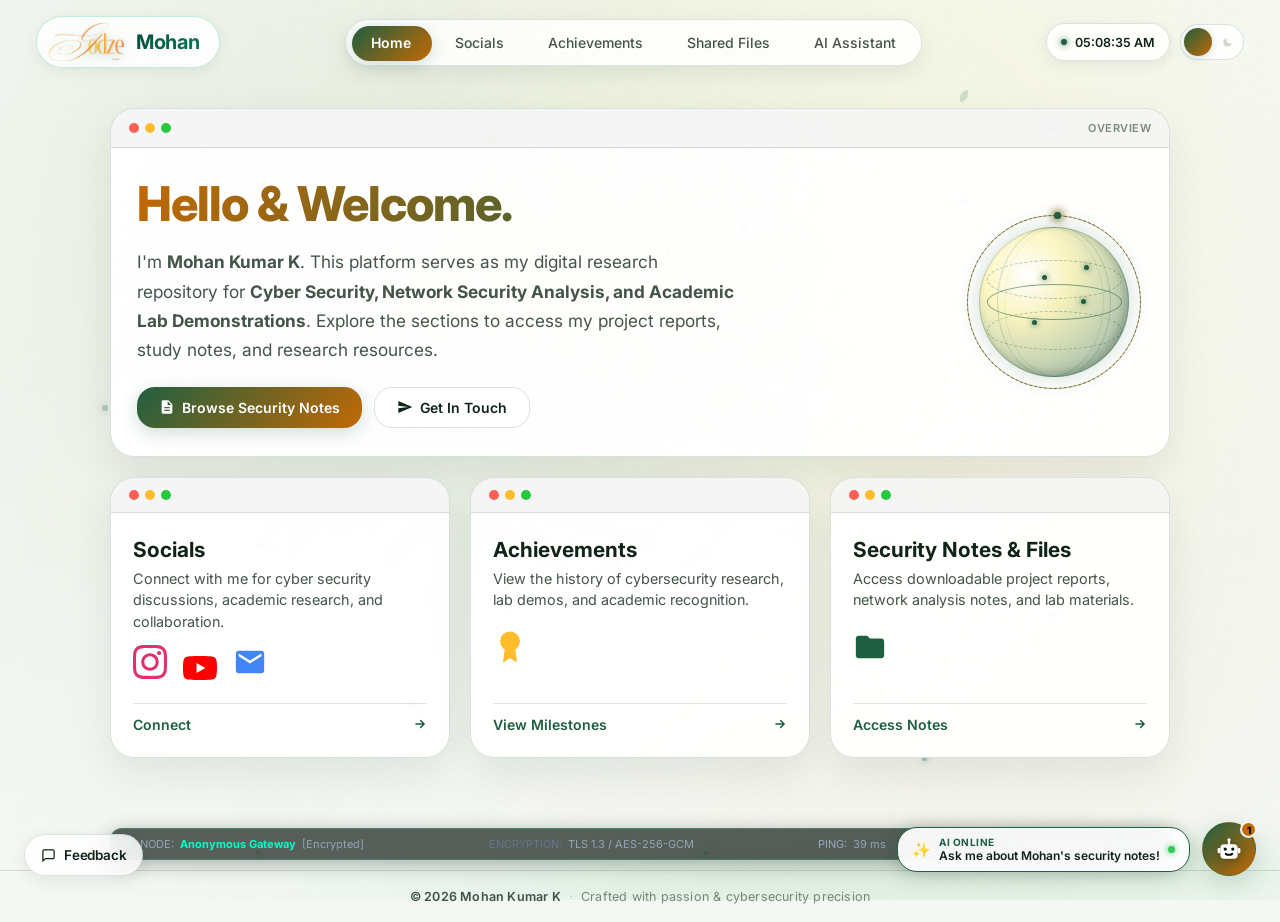
==== index.html @ 92fa13df "Update: Remove Cyber Terminal CLI and enhance AI speech synthesis to Gemini Vega voice" ====
<!DOCTYPE html>
<html lang="en">

<head>
	<meta charset="UTF-8">
	<meta name="viewport" content="width=device-width, initial-scale=1.0, viewport-fit=cover">
	<meta name="description" content="Cyber Security research, academic project reports, network analysis notes, and downloadable lab resources by Mohan Kumar K.">
	<meta name="keywords" content="Mohan Kumar K, Godze Mohan, Cyber Security, Network Security, MITM Attack Demonstration, Packet Analysis, BCA Project Reports, Security Notes">
	<meta name="author" content="Mohan Kumar K">
	<title>Mohan Kumar K | Cyber Security Notes &amp; Projects</title>
	
	<!-- Canonical & Clean URL Meta -->
	<link rel="canonical" href="https://www.godzemohan.in/">
	
	<!-- Open Graph & Social Sharing Preview -->
	<meta property="og:title" content="Mohan Kumar K | Cyber Security Notes &amp; Projects">
	<meta property="og:description" content="Cyber Security research, academic project reports, network analysis notes, and downloadable lab resources by Mohan Kumar K.">
	<meta property="og:image" content="https://www.godzemohan.in/logo_transparent.png">
	<meta property="og:url" content="https://www.godzemohan.in/">
	<meta property="og:type" content="website">
	<meta property="og:site_name" content="Mohan Kumar K">
	<meta name="twitter:card" content="summary_large_image">
	<meta name="twitter:title" content="Mohan Kumar K | Creative Space">
	<meta name="twitter:description" content="Interactive creative workspace & digital portfolio of Mohan Kumar K.">
	<meta name="twitter:image" content="https://www.godzemohan.in/logo_transparent.png">
	
	<!-- PWA & Mobile Optimizations -->
	<meta name="theme-color" content="#040e09">
	<meta name="apple-mobile-web-app-capable" content="yes">
	<meta name="apple-mobile-web-app-status-bar-style" content="black-translucent">
	<meta name="apple-mobile-web-app-title" content="MK Creative">
	<meta name="format-detection" content="telephone=no">
	<link rel="icon" type="image/x-icon" href="favicon.ico">
	<link rel="icon" type="image/png" sizes="192x192" href="logo_transparent.png">
	<link rel="apple-touch-icon" href="apple-touch-icon.png">
	<link rel="manifest" href="manifest.json">
	
	<!-- Google Fonts: Inter -->
	<link rel="preconnect" href="https://fonts.googleapis.com">
	<link rel="preconnect" href="https://fonts.gstatic.com" crossorigin>
	<link href="https://fonts.googleapis.com/css2?family=Inter:wght@300;400;500;600;700;800&display=swap" rel="stylesheet">
	
	<!-- Design System & Stylesheet -->
	<link rel="stylesheet" href="style.css">
	
	<!-- Immediate Theme Engine (Eliminates Theme Flash) -->
	<script src="theme.js"></script>
	
	<!-- Flagship SPA Router & Core Logic -->
	<script src="app.js" defer></script>
	
	<!-- Google Gemini AI Assistant Engine -->
	<script src="chat.js" defer></script>
	

</head>

<body>

	<!-- Sunbeam Light Rays Overlay (Day Mode Graphic) -->
	<div class="sunbeam-overlay" aria-hidden="true"></div>

	<!-- Glass Blur Shield (Gaussian Blur Glass Panel) -->
	<div class="glass-blur-shield" aria-hidden="true"></div>

	<!-- Forest Water Stream (Animated 60/120 FPS GPU Stream) -->
	<div class="forest-water-stream" aria-hidden="true">
		<div class="water-layer water-layer-back"></div>
		<div class="water-layer water-layer-mid"></div>
		<div class="water-layer water-layer-front"></div>
		<div class="water-glint glint-1"></div>
		<div class="water-glint glint-2"></div>
		<div class="water-glint glint-3"></div>
	</div>

	<!-- Nature Ambient Overlay (Bioluminescent Fireflies & Leaves) -->
	<div class="nature-ambient-overlay" aria-hidden="true">
		<div class="wind-stream wind-stream-1"></div>
		<div class="wind-stream wind-stream-2"></div>
		<div class="wind-stream wind-stream-3"></div>

		<!-- Fireflies (Night Mode) -->
		<div class="firefly firefly-1" style="top: 18%; left: 12%; animation-delay: 0s;"></div>
		<div class="firefly firefly-2" style="top: 38%; left: 28%; animation-delay: 1.8s;"></div>
		<div class="firefly firefly-3" style="top: 72%; left: 14%; animation-delay: 0.9s;"></div>
		<div class="firefly firefly-1" style="top: 25%; left: 58%; animation-delay: 2.4s;"></div>
		<div class="firefly firefly-2" style="top: 62%; left: 48%; animation-delay: 1.3s;"></div>
		<div class="firefly firefly-3" style="top: 14%; left: 82%; animation-delay: 3.1s;"></div>
		<div class="firefly firefly-1" style="top: 84%; left: 72%; animation-delay: 0.6s;"></div>
		<div class="firefly firefly-2" style="top: 32%; left: 88%; animation-delay: 2.7s;"></div>
		<div class="firefly firefly-3" style="top: 68%; left: 82%; animation-delay: 1.9s;"></div>
		<div class="firefly firefly-glow" style="top: 45%; left: 8%; animation-delay: 3.5s;"></div>
		<div class="firefly firefly-glow" style="top: 22%; left: 75%; animation-delay: 1.5s;"></div>
		<div class="firefly firefly-glow" style="top: 78%; left: 32%; animation-delay: 2.2s;"></div>

		<!-- Day Leaves & Spores -->
		<div class="leaf-mote leaf-birch" style="top: 6%; left: 12%; animation-delay: 0s;"></div>
		<div class="leaf-mote leaf-maple" style="top: 15%; left: 38%; animation-delay: 2.4s;"></div>
		<div class="leaf-mote leaf-fern" style="top: 10%; left: 75%; animation-delay: 1.2s;"></div>
		<div class="leaf-mote leaf-birch" style="top: 45%; left: 85%; animation-delay: 3.6s;"></div>
		<div class="leaf-mote leaf-maple" style="top: 60%; left: 20%; animation-delay: 0.8s;"></div>
		<div class="leaf-mote leaf-fern" style="top: 78%; left: 65%; animation-delay: 2.8s;"></div>
		<div class="leaf-mote leaf-pollen" style="top: 28%; left: 52%; animation-delay: 1.5s;"></div>
		<div class="leaf-mote leaf-pollen" style="top: 55%; left: 78%; animation-delay: 3.1s;"></div>
	</div>

	<!-- Header / Top Navigation -->
	<header>
		<div class="brand" data-tab="home" title="Go to Home">
			<img src="logo_transparent.png" alt="Godze Mohan Logo" class="brand-logo-img" loading="lazy">
			<span class="brand-name">Mohan</span>
		</div>
		<nav class="tabs" role="tablist" aria-label="Main Navigation">
			<a href="#home" id="tab-home" class="tab-link active" data-tab="home" role="tab" aria-selected="true">Home</a>
			<a href="#socials" id="tab-socials" class="tab-link" data-tab="socials" role="tab" aria-selected="false">Socials</a>
			<a href="#achievements" id="tab-achievements" class="tab-link" data-tab="achievements" role="tab" aria-selected="false">Achievements</a>
			<a href="#files" id="tab-files" class="tab-link" data-tab="files" role="tab" aria-selected="false">Shared Files</a>
			<a href="#ai" id="tab-ai" class="tab-link" data-tab="ai" role="tab" aria-selected="false">AI Assistant</a>
		</nav>
		<div class="header-actions">
			<button id="pwa-install-btn" class="header-install-btn" style="display: none;" title="Install App on your device">
				<svg viewBox="0 0 24 24" width="13" height="13" fill="none" stroke="currentColor" stroke-width="2.5"><path d="M21 15v4a2 2 0 0 1-2 2H5a2 2 0 0 1-2-2v-4"/><polyline points="7 10 12 15 17 10"/><line x1="12" y1="15" x2="12" y2="3"/></svg>
				<span>Install</span>
			</button>
			<div class="live-clock" id="live-clock" title="Current Time">
				<span class="live-clock-dot"></span>
				<span class="live-clock-time">--:--:-- --</span>
			</div>
			<button id="theme-toggle" class="theme-switch" aria-label="Toggle celestial day/night mode" title="Switch Theme">
				<span class="theme-switch-track">
					<span class="theme-switch-icon switch-light-label">
						<!-- Sun SVG -->
						<svg class="svg-icon" viewBox="0 0 24 24" width="14" height="14" fill="none" stroke="currentColor" stroke-width="2.2" stroke-linecap="round"><circle cx="12" cy="12" r="4"/><path d="M12 2v2m0 16v2M4.93 4.93l1.41 1.41m11.32 11.32l1.41 1.41M2 12h2m16 0h2M6.34 17.66l-1.41 1.41M19.07 4.93l-1.41 1.41"/></svg>
					</span>
					<span class="theme-switch-icon switch-dark-label">
						<!-- Moon SVG -->
						<svg class="svg-icon" viewBox="0 0 24 24" width="13" height="13" fill="currentColor"><path d="M21 12.79A9 9 0 1 1 11.21 3 7 7 0 0 0 21 12.79z"/></svg>
					</span>
				</span>
				<span class="theme-switch-thumb"></span>
			</button>
		</div>
	</header>

	<!-- Main Single Page Content Area -->
	<main>
		<div id="content-area">

			<!-- ============================================================
			     PANEL 1: HOME
			     ============================================================ -->
			<section id="panel-home" class="tab-panel active" role="tabpanel" aria-labelledby="tab-home">
				<div class="dashboard-grid">
					<!-- Main Welcome/Intro Window -->
					<div class="window-card intro-window">
						<div class="window-header">
							<span class="dot red"></span>
							<span class="dot yellow"></span>
							<span class="dot green"></span>
							<span class="window-title-badge">Overview</span>
						</div>
						<div class="window-body home-intro">
							<div class="home-intro-content">
								<h1 class="hero-gradient-text">Hello &amp; Welcome.</h1>
								<p>
									I'm <strong>Mohan Kumar K</strong>. This platform serves as my digital research repository
									for <strong>Cyber Security, Network Security Analysis, and Academic Lab Demonstrations</strong>. Explore
									the sections to access my project reports, study notes, and research resources.
								</p>
								<div class="hero-actions">
									<button class="btn btn-primary" data-tab="files">
										<svg class="svg-icon" viewBox="0 0 24 24" width="16" height="16" fill="currentColor"><path d="M14 2H6c-1.1 0-1.99.9-1.99 2L4 20c0 1.1.89 2 1.99 2H18c1.1 0 2-.9 2-2V8l-6-6zm2 16H8v-2h8v2zm0-4H8v-2h8v2zm-3-5V3.5L18.5 9H13z"/></svg>
										Browse Security Notes
									</button>
									<button class="btn btn-glass" data-tab="socials">
										<svg class="svg-icon" viewBox="0 0 24 24" width="16" height="16" fill="currentColor"><path d="M2.01 21L23 12 2.01 3 2 10l15 2-15 2z"/></svg>
										Get In Touch
									</button>
								</div>
							</div>

							<!-- 3D Rotating Internet Globe (Hardware Accelerated) -->
							<div class="globe-card-bg-container" aria-hidden="true">
								<div class="globe-wrapper">
									<div class="globe-sphere">
										<div class="globe-atmosphere"></div>
										<div class="globe-core"></div>
										<div class="globe-grid">
											<div class="globe-lat-ring ring-lat-1"></div>
											<div class="globe-lat-ring ring-lat-2"></div>
											<div class="globe-lat-ring ring-lat-3"></div>
											<div class="globe-long-ring ring-long-1"></div>
											<div class="globe-long-ring ring-long-2"></div>
											<div class="globe-long-ring ring-long-3"></div>
											<div class="globe-long-ring ring-long-4"></div>
										</div>
										<div class="globe-orbit-ring orbit-ring-1">
											<div class="globe-satellite sat-1"></div>
										</div>
										<div class="globe-orbit-ring orbit-ring-2">
											<div class="globe-satellite sat-2"></div>
										</div>
										<div class="globe-node node-1"></div>
										<div class="globe-node node-2"></div>
										<div class="globe-node node-3"></div>
										<div class="globe-node node-4"></div>
									</div>
								</div>
							</div>
						</div>
					</div>

					<!-- Socials Preview Window (Clickable Tab Trigger) -->
					<div class="window-card clickable preview-window scroll-reveal" data-tab="socials" role="button" tabindex="0" aria-label="Open Socials Section">
						<div class="window-header">
							<span class="dot red"></span>
							<span class="dot yellow"></span>
							<span class="dot green"></span>
						</div>
						<div class="window-body">
							<h2>Socials</h2>
							<p>Connect with me for cyber security discussions, academic research, and collaboration.</p>
							<div class="preview-content">
								<!-- Instagram SVG -->
								<svg class="social-icon insta-icon" viewBox="0 0 24 24" width="34" height="34" fill="currentColor"><path d="M12 2.163c3.204 0 3.584.012 4.85.07 3.252.148 4.771 1.691 4.919 4.919.058 1.265.069 1.645.069 4.849 0 3.205-.012 3.584-.069 4.849-.149 3.225-1.664 4.771-4.919 4.919-1.266.058-1.644.07-4.85.07-3.204 0-3.584-.012-4.849-.07-3.26-.149-4.771-1.699-4.919-4.92-.058-1.265-.07-1.644-.07-4.849 0-3.204.013-3.583.07-4.849.149-3.227 1.664-4.771 4.919-4.919 1.266-.057 1.645-.069 4.849-.069zm0-2.163c-3.259 0-3.667.014-4.947.072-4.358.2-6.78 2.618-6.98 6.98-.059 1.281-.073 1.689-.073 4.948 0 3.259.014 3.668.072 4.948.2 4.358 2.618 6.78 6.98 6.98 1.281.058 1.689.072 4.948.072 3.259 0 3.668-.014 4.948-.072 4.354-.2 6.782-2.618 6.979-6.98.059-1.28.073-1.689.073-4.948 0-3.259-.014-3.667-.072-4.947-.196-4.354-2.617-6.78-6.979-6.98-1.281-.059-1.69-.073-4.949-.073zm0 5.838c-3.403 0-6.162 2.759-6.162 6.162s2.759 6.163 6.162 6.163 6.162-2.759 6.162-6.163c0-3.403-2.759-6.162-6.162-6.162zm0 10.162c-2.209 0-4-1.79-4-4 0-2.209 1.791-4 4-4s4 1.791 4 4c0 2.21-1.791 4-4 4zm6.406-11.845c-.796 0-1.441.645-1.441 1.44s.645 1.44 1.441 1.44c.795 0 1.439-.645 1.439-1.44s-.644-1.44-1.439-1.44z"/></svg>
								<!-- YouTube SVG -->
								<svg class="social-icon yt-icon" viewBox="0 0 24 24" width="34" height="34" fill="currentColor" style="margin: 0 16px;"><path d="M23.498 6.186a3.016 3.016 0 0 0-2.122-2.136C19.505 3.545 12 3.545 12 3.545s-7.505 0-9.377.505A3.017 3.017 0 0 0 .502 6.186C0 8.07 0 12 0 12s0 3.93.502 5.814a3.016 3.016 0 0 0 2.122 2.136c1.871.505 9.376.505 9.376.505s7.505 0 9.377-.505a3.015 3.015 0 0 0 2.122-2.136C24 15.93 24 12 24 12s0-3.93-.502-5.814zM9.545 15.568V8.432L15.818 12l-6.273 3.568z"/></svg>
								<!-- Email SVG -->
								<svg class="social-icon email-icon" viewBox="0 0 24 24" width="34" height="34" fill="currentColor"><path d="M20 4H4c-1.1 0-1.99.9-1.99 2L2 18c0 1.1.9 2 2 2h16c1.1 0 2-.9 2-2V6c0-1.1-.9-2-2-2zm0 4l-8 5-8-5V6l8 5 8-5v2z"/></svg>
							</div>
							<div class="preview-footer">
								<span>Connect</span>
								<svg class="svg-icon" viewBox="0 0 24 24" width="14" height="14" fill="none" stroke="currentColor" stroke-width="2.5" stroke-linecap="round"><path d="M5 12h14m-6-6l6 6-6 6"/></svg>
							</div>
						</div>
					</div>

					<!-- Achievements Preview Window (Clickable Tab Trigger) -->
					<div class="window-card clickable preview-window scroll-reveal" data-tab="achievements" role="button" tabindex="0" aria-label="Open Achievements Section">
						<div class="window-header">
							<span class="dot red"></span>
							<span class="dot yellow"></span>
							<span class="dot green"></span>
						</div>
						<div class="window-body">
							<h2>Achievements</h2>
							<p>View the history of cybersecurity research, lab demos, and academic recognition.</p>
							<div class="preview-content">
								<!-- Shield / Award SVG -->
								<svg viewBox="0 0 24 24" width="34" height="34" fill="#ffbd2e"><circle cx="12" cy="8" r="7"/><path d="M8.21 13.89L7 23l5-3 5 3-1.21-9.12"/></svg>
							</div>
							<div class="preview-footer">
								<span>View Milestones</span>
								<svg class="svg-icon" viewBox="0 0 24 24" width="14" height="14" fill="none" stroke="currentColor" stroke-width="2.5" stroke-linecap="round"><path d="M5 12h14m-6-6l6 6-6 6"/></svg>
							</div>
						</div>
					</div>

					<!-- Shared Files Preview Window (Clickable Tab Trigger) -->
					<div class="window-card clickable preview-window scroll-reveal" data-tab="files" role="button" tabindex="0" aria-label="Open Shared Files Section">
						<div class="window-header">
							<span class="dot red"></span>
							<span class="dot yellow"></span>
							<span class="dot green"></span>
						</div>
						<div class="window-body">
							<h2>Security Notes &amp; Files</h2>
							<p>Access downloadable project reports, network analysis notes, and lab materials.</p>
							<div class="preview-content">
								<!-- Folder SVG -->
								<svg viewBox="0 0 24 24" width="34" height="34" fill="var(--accent-primary)"><path d="M10 4H4c-1.1 0-1.99.9-1.99 2L2 18c0 1.1.9 2 2 2h16c1.1 0 2-.9 2-2V8c0-1.1-.9-2-2-2h-8l-2-2z"/></svg>
							</div>
							<div class="preview-footer">
								<span>Access Notes</span>
								<svg class="svg-icon" viewBox="0 0 24 24" width="14" height="14" fill="none" stroke="currentColor" stroke-width="2.5" stroke-linecap="round"><path d="M5 12h14m-6-6l6 6-6 6"/></svg>
							</div>
						</div>
					</div>
				</div>
			</section>

			<!-- ============================================================
			     PANEL 2: SOCIALS
			     ============================================================ -->
			<section id="panel-socials" class="tab-panel" role="tabpanel" aria-labelledby="tab-socials">
				<div class="glass-panel">
					<h2 class="section-title">Connect With Me</h2>
					<p class="section-subtitle">Find me on social media, watch cinematic edits, or reach out directly.</p>

					<div class="bento-grid">
						<a href="https://instagram.com/mr_uncuts" target="_blank" rel="noopener noreferrer" class="bento-card instagram scroll-reveal">
							<!-- Instagram SVG -->
							<svg class="social-icon insta-icon" viewBox="0 0 24 24" width="40" height="40" fill="currentColor"><path d="M12 2.163c3.204 0 3.584.012 4.85.07 3.252.148 4.771 1.691 4.919 4.919.058 1.265.069 1.645.069 4.849 0 3.205-.012 3.584-.069 4.849-.149 3.225-1.664 4.771-4.919 4.919-1.266.058-1.644.07-4.85.07-3.204 0-3.584-.012-4.849-.07-3.26-.149-4.771-1.699-4.919-4.92-.058-1.265-.07-1.644-.07-4.849 0-3.204.013-3.583.07-4.849.149-3.227 1.664-4.771 4.919-4.919 1.266-.057 1.645-.069 4.849-.069zm0-2.163c-3.259 0-3.667.014-4.947.072-4.358.2-6.78 2.618-6.98 6.98-.059 1.281-.073 1.689-.073 4.948 0 3.259.014 3.668.072 4.948.2 4.358 2.618 6.78 6.98 6.98 1.281.058 1.689.072 4.948.072 3.259 0 3.668-.014 4.948-.072 4.354-.2 6.782-2.618 6.979-6.98.059-1.28.073-1.689.073-4.948 0-3.259-.014-3.667-.072-4.947-.196-4.354-2.617-6.78-6.979-6.98-1.281-.059-1.69-.073-4.949-.073zm0 5.838c-3.403 0-6.162 2.759-6.162 6.162s2.759 6.163 6.162 6.163 6.162-2.759 6.162-6.163c0-3.403-2.759-6.162-6.162-6.162zm0 10.162c-2.209 0-4-1.79-4-4 0-2.209 1.791-4 4-4s4 1.791 4 4c0 2.21-1.791 4-4 4zm6.406-11.845c-.796 0-1.441.645-1.441 1.44s.645 1.44 1.441 1.44c.795 0 1.439-.645 1.439-1.44s-.644-1.44-1.439-1.44z"/></svg>
							<h3>Instagram</h3>
							<p class="bento-subtext">@mr_uncuts</p>
							<span class="bento-badge">
								<svg class="svg-icon" viewBox="0 0 24 24" width="12" height="12" fill="none" stroke="currentColor" stroke-width="2.2"><path d="M18 13v6a2 2 0 0 1-2 2H5a2 2 0 0 1-2-2V8a2 2 0 0 1 2-2h6"/><polyline points="15 3 21 3 21 9"/><line x1="10" y1="14" x2="21" y2="3"/></svg>
								Follow
							</span>
						</a>

						<a href="https://youtube.com" target="_blank" rel="noopener noreferrer" class="bento-card youtube scroll-reveal">
							<!-- YouTube SVG -->
							<svg class="social-icon yt-icon" viewBox="0 0 24 24" width="40" height="40" fill="currentColor"><path d="M23.498 6.186a3.016 3.016 0 0 0-2.122-2.136C19.505 3.545 12 3.545 12 3.545s-7.505 0-9.377.505A3.017 3.017 0 0 0 .502 6.186C0 8.07 0 12 0 12s0 3.93.502 5.814a3.016 3.016 0 0 0 2.122 2.136c1.871.505 9.376.505 9.376.505s7.505 0 9.377-.505a3.015 3.015 0 0 0 2.122-2.136C24 15.93 24 12 24 12s0-3.93-.502-5.814zM9.545 15.568V8.432L15.818 12l-6.273 3.568z"/></svg>
							<h3>YouTube</h3>
							<p class="bento-subtext">Watch latest videos &amp; short films</p>
							<span class="bento-badge">
								<svg class="svg-icon" viewBox="0 0 24 24" width="12" height="12" fill="currentColor"><polygon points="5 3 19 12 5 21 5 3"/></svg>
								Subscribe
							</span>
						</a>

						<div class="bento-card email scroll-reveal" style="grid-column: 1 / -1;">
							<!-- Email SVG -->
							<svg class="social-icon email-icon" viewBox="0 0 24 24" width="40" height="40" fill="currentColor"><path d="M20 4H4c-1.1 0-1.99.9-1.99 2L2 18c0 1.1.9 2 2 2h16c1.1 0 2-.9 2-2V6c0-1.1-.9-2-2-2zm0 4l-8 5-8-5V6l8 5 8-5v2z"/></svg>
							<h3>Email Me</h3>
							<p class="bento-subtext">contact@godzemohan.in</p>
							<div class="email-actions">
								<a href="mailto:contact@godzemohan.in" class="btn btn-primary btn-sm">
									<svg class="svg-icon" viewBox="0 0 24 24" width="14" height="14" fill="currentColor"><path d="M2.01 21L23 12 2.01 3 2 10l15 2-15 2z"/></svg>
									Send Mail
								</a>
								<button class="btn btn-glass btn-sm" onclick="copyTextToClipboard('contact@godzemohan.in', 'Email address copied!')">
									<svg class="svg-icon" viewBox="0 0 24 24" width="14" height="14" fill="none" stroke="currentColor" stroke-width="2"><rect x="9" y="9" width="13" height="13" rx="2" ry="2"/><path d="M5 15H4a2 2 0 0 1-2-2V4a2 2 0 0 1 2-2h9a2 2 0 0 1 2 2v1"/></svg>
									Copy Email
								</button>
							</div>
						</div>
					</div>
				</div>
			</section>

			<!-- ============================================================
			     PANEL 3: ACHIEVEMENTS
			     ============================================================ -->
			<section id="panel-achievements" class="tab-panel" role="tabpanel" aria-labelledby="tab-achievements">
				<div class="glass-panel">
					<h2 class="section-title">My Achievements &amp; Projects</h2>
					<p class="section-subtitle">A timeline of cybersecurity research, academic lab projects, and key milestones.</p>

					<div class="timeline">
						<!-- Milestone 1 -->
						<div class="timeline-container left scroll-reveal">
							<div class="timeline-content">
								<div class="timeline-date">
									<svg class="svg-icon" viewBox="0 0 24 24" width="13" height="13" fill="none" stroke="currentColor" stroke-width="2"><rect x="3" y="4" width="18" height="18" rx="2" ry="2"/><line x1="16" y1="2" x2="16" y2="6"/><line x1="8" y1="2" x2="8" y2="6"/><line x1="3" y1="10" x2="21" y2="10"/></svg>
									August 2026
								</div>
								<h3 class="timeline-title">Security Hub Launch</h3>
								<p class="timeline-desc">
									Successfully built and deployed this glassmorphic platform as a centralized digital repository for cybersecurity notes, research reports, and network analysis labs.
								</p>
							</div>
						</div>

						<!-- Milestone 2 -->
						<div class="timeline-container right scroll-reveal">
							<div class="timeline-content">
								<div class="timeline-date">
									<svg class="svg-icon" viewBox="0 0 24 24" width="13" height="13" fill="currentColor"><path d="M12 1L3 5v6c0 5.55 3.84 10.74 9 12 5.16-1.26 9-6.45 9-12V5l-9-4zm0 10.99h7c-.53 4.12-3.28 7.79-7 8.94V12H5V6.3l7-3.11v8.8z"/></svg>
									2026 Academic Project
								</div>
								<h3 class="timeline-title">MITM Attack Demonstration</h3>
								<p class="timeline-desc">
									Co-authored and executed the Modular Man-in-the-Middle (MITM) Network Traffic Demonstration project (BCA) with Darshan and Nandan, showcasing packet inspection and security mitigations.
								</p>
							</div>
						</div>

						<!-- Milestone 3 -->
						<div class="timeline-container left scroll-reveal">
							<div class="timeline-content">
								<div class="timeline-date">
									<svg class="svg-icon" viewBox="0 0 24 24" width="13" height="13" fill="currentColor"><path d="M12 2C7.58 2 4 5.58 4 10c0 2.65 1.28 4.98 3.26 6.45.31.23.51.58.54.97L8 20h8l.2-.58c.03-.39.23-.74.54-.97A7.96 7.96 0 0 0 20 10c0-4.42-3.58-8-8-8zm-2 20h4v1h-4v-1z"/></svg>
									Future Research
								</div>
								<h3 class="timeline-title">Network Defense &amp; Ethical Hacking</h3>
								<p class="timeline-desc">
									Conducting research in network penetration testing, Wireshark packet analysis, and practical defensive security blueprints.
								</p>
							</div>
						</div>
					</div>
				</div>
			</section>

			<!-- ============================================================
			     PANEL 4: SHARED FILES & SECURITY NOTES
			     ============================================================ -->
			<section id="panel-files" class="tab-panel" role="tabpanel" aria-labelledby="tab-files">
				<div class="glass-panel" style="text-align: center;">
					<h2 class="section-title">Shared Files &amp; Notes</h2>
					<p class="section-subtitle">Access downloadable cybersecurity project reports, network analysis notes, and lab demonstration files.</p>

					<!-- Dynamic Chapters Container (Auto-populated from chapters.json / Admin Engine) -->
					<div id="chapters-dynamic-container">
						<!-- ================= CHAPTER 1 (Default Static Fallback) ================= -->
						<div class="chapter-block scroll-reveal" data-chapter-id="chapter-1">
							<div class="chapter-block-header">
								<span class="chapter-block-tag">Chapter 01</span>
								<h3 class="chapter-block-title">MITM Attack Demonstration (Project Report)</h3>
							</div>
							<div class="files-grid">
								<!-- Chapter 1: Script / Project Report -->
								<div class="file-card script scroll-reveal">
									<span class="file-badge">REPORT / PDF</span>
									<div>
										<svg class="file-icon" viewBox="0 0 24 24" width="34" height="34" fill="currentColor"><path d="M14 2H6c-1.1 0-1.99.9-1.99 2L4 20c0 1.1.89 2 1.99 2H18c1.1 0 2-.9 2-2V8l-6-6zm2 16H8v-2h8v2zm0-4H8v-2h8v2zm-3-5V3.5L18.5 9H13z"/></svg>
										<h3 class="file-title">Project Report: MITM Attack Demonstration</h3>
										<p class="file-desc">Academic report covering the Modular Man-in-the-Middle Attack, architecture diagrams, wireless monitor mode, and live packet inspection. By BCA students: Darshan, Mohan Kumar K, and Nandan.</p>
									</div>
									<div class="file-card-footer">
										<a href="https://drive.google.com/file/d/1YKlLdlNDRAIJT9tbSFB27uVElkxUvBIR/view?usp=drive_link" target="_blank" rel="noopener noreferrer" class="file-action">
											<span>Access Report (PDF)</span>
											<svg class="svg-icon" viewBox="0 0 24 24" width="13" height="13" fill="none" stroke="currentColor" stroke-width="2.5" stroke-linecap="round"><path d="M5 12h14m-6-6l6 6-6 6"/></svg>
										</a>
										<button class="file-copy-btn" onclick="copyTextToClipboard('https://drive.google.com/file/d/1YKlLdlNDRAIJT9tbSFB27uVElkxUvBIR/view?usp=drive_link', 'Report link copied!')" title="Copy Link">
											<svg class="svg-icon" viewBox="0 0 24 24" width="13" height="13" fill="none" stroke="currentColor" stroke-width="2"><path d="M10 13a5 5 0 0 0 7.54.54l3-3a5 5 0 0 0-7.07-7.07l-1.72 1.71"/><path d="M14 11a5 5 0 0 0-7.54-.54l-3 3a5 5 0 0 0 7.07 7.07l1.71-1.71"/></svg>
										</button>
									</div>
								</div>

								<!-- Chapter 1: Lab Files & Capture Notes -->
								<div class="file-card assets scroll-reveal">
									<span class="file-badge">LAB ASSETS</span>
									<div>
										<svg class="file-icon" viewBox="0 0 24 24" width="34" height="34" fill="currentColor"><path d="M20 6h-8l-2-2H4c-1.1 0-1.99.9-1.99 2L2 18c0 1.1.9 2 2 2h16c1.1 0 2-.9 2-2V8c0-1.1-.9-2-2-2zm-6 10h-4v-2h4v2zm0-4h-4v-2h4v2z"/></svg>
										<h3 class="file-title">Chapter 1: Network Lab Notes &amp; Captures</h3>
										<p class="file-desc">Bettercap execution syntax, wlan0 monitor mode instructions, network packet capture logs, and architecture reference diagrams.</p>
									</div>
									<div class="file-card-footer">
										<a href="https://docs.google.com/document/d/1VBCWzZ4dHmxmgwYKDy2I85FO4nLGcZZe/edit?usp=drive_link&ouid=111476900821792261144&rtpof=true&sd=true" target="_blank" rel="noopener noreferrer" class="file-action">
											<span>Access Lab Files</span>
											<svg class="svg-icon" viewBox="0 0 24 24" width="13" height="13" fill="none" stroke="currentColor" stroke-width="2.5" stroke-linecap="round"><path d="M5 12h14m-6-6l6 6-6 6"/></svg>
										</a>
										<button class="file-copy-btn" onclick="copyTextToClipboard('https://docs.google.com/document/d/1VBCWzZ4dHmxmgwYKDy2I85FO4nLGcZZe/edit?usp=drive_link&ouid=111476900821792261144&rtpof=true&sd=true', 'Lab notes link copied!')" title="Copy Link">
											<svg class="svg-icon" viewBox="0 0 24 24" width="13" height="13" fill="none" stroke="currentColor" stroke-width="2"><path d="M10 13a5 5 0 0 0 7.54.54l3-3a5 5 0 0 0-7.07-7.07l-1.72 1.71"/><path d="M14 11a5 5 0 0 0-7.54-.54l-3 3a5 5 0 0 0 7.07 7.07l1.71-1.71"/></svg>
										</button>
									</div>
								</div>
							</div>
						</div>
					</div>

					<a href="https://drive.google.com/drive/folders/1QNdvQtTCcnmPNPjpo5ioOtRX_u_YxdJH" target="_blank" rel="noopener noreferrer" class="drive-button">
						<!-- Google Drive SVG -->
						<svg class="svg-icon" viewBox="0 0 24 24" width="22" height="22" fill="currentColor"><path d="M7.71 3.5L1.15 15l3.43 6 6.55-11.5M9.73 15L6.3 21h13.12l3.43-6M22.85 15l-6.55-11.5H9.72L16.27 15"/></svg>
						<span>Access to All Files</span>
						<svg class="svg-icon" viewBox="0 0 24 24" width="14" height="14" fill="none" stroke="currentColor" stroke-width="2.2" style="margin-left: 4px;"><path d="M18 13v6a2 2 0 0 1-2 2H5a2 2 0 0 1-2-2V8a2 2 0 0 1 2-2h6"/><polyline points="15 3 21 3 21 9"/></svg>
					</a>
				</div>
			</section>

			<!-- ============================================================
			     PANEL 5: AI ASSISTANT
			     ============================================================ -->
			<section id="panel-ai" class="tab-panel" role="tabpanel" aria-labelledby="tab-ai">
				<div class="liquid-glass-chat">
					<!-- Header -->
					<div class="chat-header">
						<div class="chat-brand">
							<div class="bot-avatar">
								<!-- Robot SVG -->
								<svg viewBox="0 0 24 24" width="18" height="18" fill="currentColor">
									<circle cx="12" cy="3.5" r="1.5"/>
									<path d="M12 5v2.5" stroke="currentColor" stroke-width="2" stroke-linecap="round"/>
									<rect x="4" y="7.5" width="16" height="13.5" rx="3.5"/>
									<circle cx="8.5" cy="12" r="1.5" fill="#040e09"/>
									<circle cx="15.5" cy="12" r="1.5" fill="#040e09"/>
									<path d="M9 16.5c1.5 1.2 4.5 1.2 6 0" stroke="#040e09" stroke-width="1.8" stroke-linecap="round" fill="none"/>
									<rect x="1.5" y="11" width="2.5" height="5" rx="1"/>
									<rect x="20" y="11" width="2.5" height="5" rx="1"/>
								</svg>
							</div>
							<div class="chat-title-info">
								<h3>AI Assistant</h3>
								<span class="chat-status">
									<span class="status-dot"></span>
									<span>Online · Powered by Gemini</span>
								</span>
							</div>
						</div>
					</div>

					<!-- Chat Messages Area -->
					<div id="tab-chat-messages" class="chat-messages-area">
						<!-- Messages loaded dynamically -->
					</div>

					<!-- Typing Indicator -->
					<div id="tab-chat-typing" class="chat-typing-indicator" style="display: none;">
						<span class="typing-dot"></span>
						<span class="typing-dot"></span>
						<span class="typing-dot"></span>
					</div>

					<!-- Input Footer -->
					<div class="chat-footer">
						<textarea id="tab-chat-input" placeholder="Ask about Mohan's projects, free files, or cybersecurity tips..." rows="1"></textarea>
						<div class="chat-footer-controls">
							<button type="button" id="tab-chat-voice-btn" class="chat-tool-btn" title="Voice Input (Speech-to-Text)" onclick="window.toggleVoiceRecognition('tab-chat-input', 'tab-chat-voice-btn')">
								<svg class="svg-icon" viewBox="0 0 24 24" width="15" height="15" fill="none" stroke="currentColor" stroke-width="2"><path d="M12 1a3 3 0 0 0-3 3v8a3 3 0 0 0 6 0V4a3 3 0 0 0-3-3z"/><path d="M19 10v2a7 7 0 0 1-14 0v-2"/><line x1="12" y1="19" x2="12" y2="23"/><line x1="8" y1="23" x2="16" y2="23"/></svg>
							</button>
							<button type="button" id="tab-chat-tts-btn" class="chat-tool-btn" title="Toggle AI Voice Speech Output" onclick="window.toggleVoiceAutoPlay('tab-chat-tts-btn')">
								<svg class="svg-icon" viewBox="0 0 24 24" width="15" height="15" fill="none" stroke="currentColor" stroke-width="2"><polygon points="11 5 6 9 2 9 2 15 6 15 11 19 11 5"/><path d="M19.07 4.93a10 10 0 0 1 0 14.14M15.54 8.46a5 5 0 0 1 0 7.07"/></svg>
							</button>
							<button id="tab-chat-send-btn" aria-label="Send message" title="Send">
								<svg class="svg-icon" viewBox="0 0 24 24" width="16" height="16" fill="currentColor"><path d="M2.01 21L23 12 2.01 3 2 10l15 2-15 2z"/></svg>
							</button>
						</div>
					</div>
				</div>
			</section>

			<!-- ============================================================
			     PANEL 6: HIDDEN SECURE ADMIN PANEL (/admin)
			     ============================================================ -->
			<section id="panel-admin" class="tab-panel" role="tabpanel" aria-label="Admin Control Center" style="display: none;">
				<div class="admin-wrapper">
					
					<!-- ─── 1. HIGH-SECURITY LOGIN GATE ─── -->
					<div id="admin-login-view" class="admin-login-card glass-panel">
						<div class="admin-shield-icon">
							<svg viewBox="0 0 24 24" width="44" height="44" fill="none" stroke="currentColor" stroke-width="1.8" stroke-linecap="round" stroke-linejoin="round">
								<path d="M12 22s8-4 8-10V5l-8-3-8 3v7c0 6 8 10 8 10z"/>
								<rect x="9" y="11" width="6" height="5" rx="1"/>
								<path d="M10 11V9a2 2 0 1 1 4 0v2"/>
							</svg>
						</div>
						<h2 class="admin-login-title">Admin Portal</h2>
						<p class="admin-login-desc">Authorized personnel access only. Cryptographically protected session.</p>

						<form id="admin-login-form" class="admin-form" onsubmit="event.preventDefault(); window.adminHandleLogin();">
							<div class="admin-input-group">
								<label for="admin-user-input">Username</label>
								<div class="input-with-icon">
									<svg class="input-icon" viewBox="0 0 24 24" width="16" height="16" fill="none" stroke="currentColor" stroke-width="2"><path d="M20 21v-2a4 4 0 0 0-4-4H8a4 4 0 0 0-4 4v2"/><circle cx="12" cy="7" r="4"/></svg>
									<input type="text" id="admin-user-input" autocomplete="username" placeholder="Admin username" required autofocus>
								</div>
							</div>

							<div class="admin-input-group">
								<label for="admin-pass-input">Password</label>
								<div class="input-with-icon">
									<svg class="input-icon" viewBox="0 0 24 24" width="16" height="16" fill="none" stroke="currentColor" stroke-width="2"><rect x="3" y="11" width="18" height="11" rx="2" ry="2"/><path d="M7 11V7a5 5 0 0 1 10 0v4"/></svg>
									<input type="password" id="admin-pass-input" autocomplete="current-password" placeholder="••••••••••••" required>
									<button type="button" class="password-toggle-btn" onclick="window.adminTogglePassVisibility()" title="Toggle password visibility">
										<svg class="eye-icon" viewBox="0 0 24 24" width="16" height="16" fill="none" stroke="currentColor" stroke-width="2"><path d="M1 12s4-8 11-8 11 8 11 8-4 8-11 8-11-8-11-8z"/><circle cx="12" cy="12" r="3"/></svg>
									</button>
								</div>
							</div>

							<div id="admin-login-status" class="admin-status-message"></div>

							<button type="submit" id="admin-login-btn" class="btn btn-primary btn-block">
								<svg class="svg-icon" viewBox="0 0 24 24" width="16" height="16" fill="none" stroke="currentColor" stroke-width="2"><rect x="3" y="11" width="18" height="11" rx="2" ry="2"/><path d="M7 11V7a5 5 0 0 1 10 0v4"/></svg>
								<span>Unlock Dashboard</span>
							</button>
						</form>
						<div class="admin-login-footer">
							<span class="crypto-badge">
								<svg viewBox="0 0 24 24" width="12" height="12" fill="currentColor"><circle cx="12" cy="12" r="10"/></svg>
								SHA-256 / PBKDF2 Encrypted
							</span>
						</div>
					</div>

					<!-- ─── DEEP WEB VERIFICATION STEP ─── -->
					<div id="admin-verification-view" class="admin-login-card glass-panel deep-web-theme" style="display: none;">
						<div class="terminal-header">
							<span class="dot red"></span>
							<span class="dot yellow"></span>
							<span class="dot green"></span>
							<span class="terminal-title">SYS_VERIFY</span>
						</div>
						<div class="terminal-body">
							<p class="terminal-text">&gt; INITIALIZING SECURE HANDSHAKE...</p>
							<p class="terminal-text">&gt; IDENTITY: ADMIN FOUND.</p>
							<p class="terminal-text text-warning">&gt; SECONDARY CLEARANCE REQUIRED.</p>
							
							<form id="admin-verify-form" class="terminal-form" onsubmit="event.preventDefault(); window.adminHandleVerification();">
								<div class="terminal-input-row">
									<span class="terminal-prompt">root@system:~#</span>
									<input type="password" id="admin-verify-input" class="terminal-input" placeholder="Enter Master Key" required>
								</div>
								<div id="admin-verify-status" class="terminal-status"></div>
								<button type="submit" id="admin-verify-btn" class="terminal-btn">[ EXECUTE VERIFICATION ]</button>
							</form>
						</div>
					</div>

					<!-- ─── 2. AUTHENTICATED ADMIN DASHBOARD ─── -->
					<div id="admin-dashboard-view" class="admin-dashboard glass-panel" style="display: none;">
						
						<!-- Dashboard Top Action Bar -->
						<div class="admin-header-bar">
							<div class="admin-title-area">
								<div class="admin-badge-pill">
									<span class="live-clock-dot"></span>
									<span>SECURE ADMIN SESSION</span>
								</div>
								<h2 class="admin-headline">Content &amp; Chapter Manager</h2>
							</div>

							<div class="admin-header-buttons">
								<button class="btn btn-primary btn-sm" onclick="window.adminOpenChapterModal()">
									<svg class="svg-icon" viewBox="0 0 24 24" width="14" height="14" fill="none" stroke="currentColor" stroke-width="2.5"><line x1="12" y1="5" x2="12" y2="19"/><line x1="5" y1="12" x2="19" y2="12"/></svg>
									<span>New Chapter</span>
								</button>
								<button class="btn btn-glass btn-sm" onclick="window.adminOpenAgentModal()" style="border-color: #00ffcc; color: #00ffcc;">
									<svg class="svg-icon" viewBox="0 0 24 24" width="14" height="14" fill="none" stroke="currentColor" stroke-width="2"><path d="M12 2v20M17 5H9.5a3.5 3.5 0 0 0 0 7h5a3.5 3.5 0 0 1 0 7H6"/></svg>
									<span>Agent 2.0 Auto-Gen</span>
								</button>
								<button class="btn btn-glass btn-sm" onclick="window.adminPublishToGitHub()" title="Commit changes live to GitHub repository" id="btn-github-sync">
									<svg class="svg-icon" viewBox="0 0 24 24" width="14" height="14" fill="currentColor"><path d="M12 0C5.37 0 0 5.37 0 12c0 5.31 3.435 9.795 8.205 11.385.6.105.825-.255.825-.57 0-.285-.015-1.23-.015-2.235-3.015.555-3.795-.735-4.035-1.41-.135-.345-.72-1.41-1.23-1.695-.42-.225-1.02-.78-.015-.795.945-.015 1.62.87 1.845 1.23 1.08 1.815 2.805 1.305 3.495.99.105-.78.42-1.305.765-1.605-2.67-.3-5.46-1.335-5.46-5.925 0-1.305.465-2.385 1.23-3.225-.12-.3-.54-1.53.12-3.18 0 0 1.005-.315 3.3 1.23.96-.27 1.98-.405 3-.405s2.04.135 3 .405c2.295-1.56 3.3-1.23 3.3-1.23.66 1.65.24 2.88.12 3.18.765.84 1.23 1.905 1.23 3.225 0 4.605-2.805 5.625-5.475 5.925.435.375.81 1.095.81 2.22 0 1.605-.015 2.895-.015 3.3 0 .315.225.69.825.57A12.02 12.02 0 0 0 24 12c0-6.63-5.37-12-12-12z"/></svg>
									<span>Publish Live</span>
								</button>
								<button class="btn btn-glass btn-sm" onclick="window.adminOpenSettingsModal()" title="Security & API Settings">
									<svg class="svg-icon" viewBox="0 0 24 24" width="14" height="14" fill="none" stroke="currentColor" stroke-width="2"><circle cx="12" cy="12" r="3"/><path d="M19.4 15a1.65 1.65 0 0 0 .33 1.82l.06.06a2 2 0 0 1 0 2.83 2 2 0 0 1-2.83 0l-.06-.06a1.65 1.65 0 0 0-1.82-.33 1.65 1.65 0 0 0-1 1.51V21a2 2 0 0 1-2 2 2 2 0 0 1-2-2v-.09A1.65 1.65 0 0 0 9 19.4a1.65 1.65 0 0 0-1.82.33l-.06.06a2 2 0 0 1-2.83 0 2 2 0 0 1 0-2.83l.06-.06a1.65 1.65 0 0 0 .33-1.82 1.65 1.65 0 0 0-1.51-1H3a2 2 0 0 1-2-2 2 2 0 0 1 2-2h.09A1.65 1.65 0 0 0 4.6 9a1.65 1.65 0 0 0-.33-1.82l-.06-.06a2 2 0 0 1 0-2.83 2 2 0 0 1 2.83 0l.06.06a1.65 1.65 0 0 0 1.82.33H9a1.65 1.65 0 0 0 1-1.51V3a2 2 0 0 1 2-2 2 2 0 0 1 2 2v.09a1.65 1.65 0 0 0 1 1.51 1.65 1.65 0 0 0 1.82-.33l.06-.06a2 2 0 0 1 2.83 0 2 2 0 0 1 0 2.83l-.06.06a1.65 1.65 0 0 0-.33 1.82V9a1.65 1.65 0 0 0 1.51 1H21a2 2 0 0 1 2 2 2 2 0 0 1-2 2h-.09a1.65 1.65 0 0 0-1.51 1z"/></svg>
									<span>Settings</span>
								</button>
								<button class="btn btn-danger btn-sm" onclick="window.adminLogout()" title="End Admin Session">
									<svg class="svg-icon" viewBox="0 0 24 24" width="14" height="14" fill="none" stroke="currentColor" stroke-width="2"><path d="M9 21H5a2 2 0 0 1-2-2V5a2 2 0 0 1 2-2h4"/><polyline points="16 17 21 12 16 7"/><line x1="21" y1="12" x2="9" y2="12"/></svg>
									<span>Logout</span>
								</button>
							</div>
						</div>

						<!-- Quick Stats Summary -->
						<div class="admin-stats-grid">
							<div class="stat-card">
								<span class="stat-label">Active Chapters</span>
								<span class="stat-value" id="stat-chapters-count">1</span>
							</div>
							<div class="stat-card">
								<span class="stat-label">Total Files &amp; Resources</span>
								<span class="stat-value" id="stat-files-count">2</span>
							</div>
							<div class="stat-card">
								<span class="stat-label">Live State Sync</span>
								<span class="stat-value text-accent" id="stat-sync-status">Ready</span>
							</div>
						</div>

						<!-- Chapters & Items List -->
						<div class="admin-content-section">
							<div class="admin-section-header">
								<h3>Configured Chapters</h3>
								<p class="admin-subtext">Add chapters, update reports and lab assets, and customize categories and Drive links. You can add as many chapters as you want!</p>
							</div>

							<div id="admin-chapters-manager" class="admin-chapters-manager">
								<!-- Rendered dynamically by app.js -->
							</div>
						</div>

					</div>
				</div>
			</section>

			<!-- ─── ADMIN MODAL: AGENT 2.0 GENERATOR ─── -->
			<div id="modal-agent-generator" class="admin-modal-overlay" style="display: none;">
				<div class="admin-modal-card glass-panel" style="border: 1px solid #00ffcc; box-shadow: 0 10px 30px rgba(0, 255, 204, 0.2);">
					<div class="admin-modal-header" style="border-bottom-color: #00ffcc44;">
						<h3 id="modal-agent-title">Agent 2.0 Analyzer</h3>
						<button class="modal-close-btn" onclick="window.adminCloseAgentModal()">&times;</button>
					</div>
					<form id="form-agent-generator" onsubmit="event.preventDefault(); window.adminRunAgent2();">
						<div class="admin-modal-body">
							<p style="color: #ccc; margin-bottom: 15px; font-size: 0.9rem;">Paste any raw syllabus, notes, or rough project details here. Agent 2.0 will analyze it and automatically construct a clean chapter entry.</p>
							<div class="admin-input-group">
								<label for="input-agent-raw">Raw Data Source</label>
								<textarea id="input-agent-raw" placeholder="e.g. Completed a Wi-Fi hacking lab today using aircrack-ng..." rows="6" required></textarea>
							</div>
							<div id="agent-loading-status" style="display: none; color: #00ffcc; font-family: 'Fira Code', monospace; font-size: 0.9rem; text-align: center; margin-top: 10px;">
								[ Agent 2.0 Processing... ]
							</div>
						</div>
						<div class="admin-modal-footer">
							<button type="button" class="btn btn-glass" onclick="window.adminCloseAgentModal()">Cancel</button>
							<button type="submit" class="btn btn-primary" style="background: rgba(0, 255, 204, 0.2); color: #00ffcc; border-color: #00ffcc;" id="btn-agent-generate">Generate Chapter</button>
						</div>
					</form>
				</div>
			</div>

			<!-- ─── ADMIN MODAL: CHAPTER CREATOR / EDITOR ─── -->
			<div id="modal-chapter" class="admin-modal-overlay" style="display: none;">
				<div class="admin-modal-card glass-panel">
					<div class="modal-header">
						<h3 id="modal-chapter-title">Create / Edit Chapter</h3>
						<button class="modal-close-btn" onclick="window.adminCloseChapterModal()">&times;</button>
					</div>
					<form id="form-chapter" onsubmit="event.preventDefault(); window.adminSaveChapter();">
						<input type="hidden" id="input-chapter-id">
						
						<div class="form-row-2" style="display: block;">
							<div class="admin-input-group">
								<label for="input-chapter-tag">Chapter Tag</label>
								<input type="text" id="input-chapter-tag" placeholder="e.g. Chapter 01, Chapter 02" required>
							</div>
						</div>

						<div class="admin-input-group">
							<label for="input-chapter-headline">Chapter Title</label>
							<input type="text" id="input-chapter-headline" placeholder="e.g. MITM Attack Demonstration (Project Report)" required>
						</div>

						<div class="admin-input-group">
							<label for="input-chapter-desc">Chapter Description (Optional)</label>
							<textarea id="input-chapter-desc" rows="2" placeholder="Brief summary of the chapter's research, experiments, or contents..."></textarea>
						</div>

						<div class="modal-actions">
							<button type="button" class="btn btn-glass" onclick="window.adminCloseChapterModal()">Cancel</button>
							<button type="submit" class="btn btn-primary">Save Chapter</button>
						</div>
					</form>
				</div>
			</div>

			<!-- ─── ADMIN MODAL: FILE / ASSET CREATOR & LIVE PREVIEW ─── -->
			<div id="modal-file" class="admin-modal-overlay" style="display: none;">
				<div class="admin-modal-card glass-panel modal-wide">
					<div class="modal-header">
						<h3 id="modal-file-title">Add Resource to Chapter</h3>
						<button class="modal-close-btn" onclick="window.adminCloseFileModal()">&times;</button>
					</div>
					
					<div class="modal-split-layout">
						<!-- Form Left -->
						<form id="form-file" class="modal-form-col" onsubmit="event.preventDefault(); window.adminSaveFile();">
							<input type="hidden" id="input-file-chapter-id">
							<input type="hidden" id="input-file-id">

							<div class="admin-input-group">
								<label for="input-file-category">Resource Category</label>
								<select id="input-file-category" onchange="window.adminUpdateFilePreview()" required>
									<option value="report">📄 Project Report / PDF</option>
									<option value="assets">📦 Lab Assets &amp; Captures</option>
									<option value="notes">📝 Security Notes / Guide</option>
									<option value="code">💻 Source Code / Scripts</option>
									<option value="video">🎥 Video Demonstration</option>
									<option value="custom">✨ Custom Category</option>
								</select>
							</div>

							<div class="admin-input-group" id="group-custom-badge" style="display: none;">
								<label for="input-file-custom-badge">Custom Badge Text</label>
								<input type="text" id="input-file-custom-badge" placeholder="e.g. SLIDES / KEYNOTE" oninput="window.adminUpdateFilePreview()">
							</div>

							<div class="admin-input-group">
								<label for="input-file-title">File / Card Title</label>
								<input type="text" id="input-file-title" placeholder="e.g. Project Report: Network Penetration" required oninput="window.adminUpdateFilePreview()">
							</div>

							<div class="admin-input-group">
								<label for="input-file-desc">Detailed Description</label>
								<textarea id="input-file-desc" rows="3" placeholder="Explain what research, architecture, or tools this file contains..." required oninput="window.adminUpdateFilePreview()"></textarea>
							</div>

							<div class="admin-input-group">
								<label for="input-file-url">Google Drive or Download URL</label>
								<input type="url" id="input-file-url" placeholder="https://drive.google.com/file/d/..." required oninput="window.adminUpdateFilePreview()">
							</div>

							<div class="admin-input-group">
								<label for="input-file-action-text">Action Button Text</label>
								<input type="text" id="input-file-action-text" placeholder="e.g. Access Report (PDF), Access Lab Files" required oninput="window.adminUpdateFilePreview()">
							</div>

							<div class="modal-actions">
								<button type="button" class="btn btn-glass" onclick="window.adminCloseFileModal()">Cancel</button>
								<button type="submit" class="btn btn-primary">Save Resource</button>
							</div>
						</form>

						<!-- Live Preview Right -->
						<div class="modal-preview-col">
							<div class="preview-box-header">
								<span class="preview-tag">LIVE VISITOR PREVIEW</span>
								<span class="preview-sub">How this card looks in the #files tab</span>
							</div>
							<div class="preview-render-area">
								<div id="file-card-live-preview" class="file-card script">
									<span class="file-badge" id="preview-badge">REPORT / PDF</span>
									<div>
										<svg class="file-icon" viewBox="0 0 24 24" width="34" height="34" fill="currentColor"><path d="M14 2H6c-1.1 0-1.99.9-1.99 2L4 20c0 1.1.89 2 1.99 2H18c1.1 0 2-.9 2-2V8l-6-6zm2 16H8v-2h8v2zm0-4H8v-2h8v2zm-3-5V3.5L18.5 9H13z"/></svg>
										<h3 class="file-title" id="preview-title">Resource Title Preview</h3>
										<p class="file-desc" id="preview-desc">Resource description preview will update as you type in the form.</p>
									</div>
									<div class="file-card-footer">
										<a href="#" class="file-action" id="preview-action-btn" onclick="return false;">
											<span id="preview-action-label">Access Resource</span>
											<svg class="svg-icon" viewBox="0 0 24 24" width="13" height="13" fill="none" stroke="currentColor" stroke-width="2.5" stroke-linecap="round"><path d="M5 12h14m-6-6l6 6-6 6"/></svg>
										</a>
										<button class="file-copy-btn" onclick="return false;" title="Copy Link">
											<svg class="svg-icon" viewBox="0 0 24 24" width="13" height="13" fill="none" stroke="currentColor" stroke-width="2"><path d="M10 13a5 5 0 0 0 7.54.54l3-3a5 5 0 0 0-7.07-7.07l-1.72 1.71"/><path d="M14 11a5 5 0 0 0-7.54-.54l-3 3a5 5 0 0 0 7.07 7.07l1.71-1.71"/></svg>
										</button>
									</div>
								</div>
							</div>
						</div>
					</div>

				</div>
			</div>

			<!-- ─── ADMIN MODAL: SETTINGS & GITHUB SYNC ─── -->
			<div id="modal-settings" class="admin-modal-overlay" style="display: none;">
				<div class="admin-modal-card glass-panel">
					<div class="modal-header">
						<h3>Admin Security &amp; Sync Settings</h3>
						<button class="modal-close-btn" onclick="window.adminCloseSettingsModal()">&times;</button>
					</div>

					<div class="settings-sections">
						<!-- Section 1: Change Password -->
						<div class="settings-block">
							<h4>Change Admin Password</h4>
							<p class="settings-desc">Update your cryptographic login password.</p>
							<form id="form-change-password" onsubmit="event.preventDefault(); window.adminChangePassword();">
								<div class="admin-input-group">
									<label for="input-old-pass">Current Password</label>
									<input type="password" id="input-old-pass" placeholder="••••••••" required>
								</div>
								<div class="admin-input-group">
									<label for="input-new-pass">New Password (Min. 8 characters)</label>
									<input type="password" id="input-new-pass" placeholder="New secure password" minlength="8" required>
								</div>
								<button type="submit" class="btn btn-glass btn-sm">Update Password</button>
							</form>
						</div>

						<hr class="settings-divider">

						<!-- Section 2: GitHub Auto-Sync Setup -->
						<div class="settings-block">
							<h4>GitHub Direct Deploy Token (Optional)</h4>
							<p class="settings-desc">Save a GitHub Personal Access Token (PAT) with <code>repo</code> scope to allow one-click commits to <code>chapters.json</code> directly from the browser.</p>
							<div class="admin-input-group">
								<label for="input-github-token">GitHub Token (Stored only in your browser storage)</label>
								<input type="password" id="input-github-token" placeholder="ghp_xxxxxxxxxxxxxxxxxxxx">
							</div>
							<div class="settings-actions-inline">
								<button type="button" class="btn btn-glass btn-sm" onclick="window.adminSaveGitHubToken()">Save Token</button>
								<button type="button" class="btn btn-danger btn-sm" onclick="window.adminClearGitHubToken()">Remove Token</button>
							</div>
						</div>

						<hr class="settings-divider">

						<!-- Section 3: Data Backup / Restore -->
						<div class="settings-block">
							<h4>Data Backup &amp; Export</h4>
							<p class="settings-desc">Download a local JSON backup of all chapters and resources.</p>
							<div class="settings-actions-inline">
								<button type="button" class="btn btn-glass btn-sm" onclick="window.adminExportData()">
									<svg class="svg-icon" viewBox="0 0 24 24" width="14" height="14" fill="none" stroke="currentColor" stroke-width="2"><path d="M21 15v4a2 2 0 0 1-2 2H5a2 2 0 0 1-2-2v-4"/><polyline points="7 10 12 15 17 10"/><line x1="12" y1="15" x2="12" y2="3"/></svg>
									<span>Download chapters.json</span>
								</button>
								<button type="button" class="btn btn-danger btn-sm" onclick="window.adminResetDataToDefault()">Reset to Default</button>
							</div>
						</div>
					</div>

					<div class="modal-actions" style="margin-top: 24px;">
						<button type="button" class="btn btn-primary" onclick="window.adminCloseSettingsModal()">Done</button>
					</div>
				</div>
			</div>

		</div>
	</main>

	<!-- Floating Feedback Widget (Rectangular Pill) -->
	<div id="feedback-container">
		<button id="feedback-trigger" class="feedback-trigger-btn rect-pill" aria-label="Toggle Feedback Form" title="Send Feedback">
			<svg class="svg-icon" viewBox="0 0 24 24" width="15" height="15" fill="none" stroke="currentColor" stroke-width="2" stroke-linecap="round" stroke-linejoin="round"><path d="M21 15a2 2 0 0 1-2 2H7l-4 4V5a2 2 0 0 1 2-2h14a2 2 0 0 1 2 2z"/></svg>
			<span class="feedback-btn-label">Feedback</span>
		</button>
		<div id="feedback-window" class="feedback-window">
			<div class="feedback-header">
				<h3>Send Feedback</h3>
				<button class="feedback-close-btn" onclick="toggleFeedback()">&times;</button>
			</div>
			<form id="feedback-form">
				<div class="feedback-input-group">
					<input type="text" id="feedback-name" name="name" placeholder="Your Name (Optional)">
				</div>
				<div class="feedback-input-group">
					<input type="email" id="feedback-email" name="email" placeholder="Your Email (Optional)">
				</div>
				<div class="feedback-input-group">
					<textarea id="feedback-message" name="message" placeholder="Describe your experience, suggest improvements, or report security issues..." required rows="4"></textarea>
				</div>
				<div class="feedback-input-group feedback-file-group">
					<label for="feedback-attachment" class="feedback-file-label" id="feedback-file-label" title="Attach image, screenshot, log, or document">
						<svg class="svg-icon" viewBox="0 0 24 24" width="14" height="14" fill="none" stroke="currentColor" stroke-width="2" stroke-linecap="round" stroke-linejoin="round"><path d="M21.44 11.05l-9.19 9.19a6 6 0 0 1-8.49-8.49l9.19-9.19a4 4 0 0 1 5.66 5.66l-9.2 9.19a2 2 0 0 1-2.83-2.83l8.49-8.48"/></svg>
						<span id="feedback-file-text">Attach Screenshot / File (Optional)</span>
					</label>
					<input type="file" id="feedback-attachment" name="attachment" accept="image/*,.pdf,.doc,.docx,.txt,.log,.pcap,.json,.zip" style="display: none;">
					<button type="button" id="feedback-clear-file" class="feedback-clear-file" style="display: none;" title="Remove attachment">&times;</button>
				</div>
				<button type="submit" class="feedback-submit-btn">Send Feedback</button>
				<div id="feedback-status" class="feedback-status-msg"></div>
			</form>
		</div>
	</div>

	<!-- Toast Notification Container -->
	<div id="toast-container" class="toast-container" aria-live="polite"></div>

	<!-- Live Cyber Telemetry HUD (Visitor Security Node) -->
	<aside id="telemetry-hud" class="telemetry-hud" aria-label="Live Security Telemetry">
		<div class="telemetry-inner">
			<div class="telemetry-item" id="hud-node">
				<span class="hud-dot active"></span> NODE: <strong>Scanning Gateway...</strong>
			</div>
			<div class="telemetry-item" id="hud-cipher">
				<span class="hud-tag">ENCRYPTION:</span> TLS 1.3 / AES-256-GCM
			</div>
			<div class="telemetry-item" id="hud-ping">
				PING: <span class="text-success">-- ms</span>
			</div>
			<div class="telemetry-item hud-status">
				<span class="hud-dot pulse"></span> DEFENSE GRID: <strong>ARMED</strong>
			</div>
		</div>
	</aside>

	<!-- Footer -->
	<footer class="site-footer">
		<div class="footer-inner">
			<span class="footer-brand">© 2026 Mohan Kumar K</span>
			<span class="footer-sep">·</span>
			<span class="footer-tagline">Crafted with passion &amp; cybersecurity precision</span>
		</div>
	</footer>

</body>

</html>
---- style.css ----
/* ============================================================
   MOHAN KUMAR K — FLAGSHIP DESIGN SYSTEM & 60/120 FPS ENGINE
   Locked 60/120 FPS Hardware Acceleration · Adaptive Display Sync
   ============================================================ */

/* ── Reset & Base Styles ── */
*, *::before, *::after {
	margin: 0;
	padding: 0;
	box-sizing: border-box;
	font-family: 'Inter', -apple-system, BlinkMacSystemFont, 'Segoe UI', Roboto, sans-serif;
	-webkit-font-smoothing: antialiased;
	-moz-osx-font-smoothing: grayscale;
	-webkit-tap-highlight-color: transparent;
}

html {
	scroll-behavior: smooth;
	scrollbar-width: thin;
	scrollbar-color: var(--scrollbar-thumb) var(--scrollbar-track);
}

/* ── Universal SVG Vector Icons (100% Reliable & Crisp) ── */
svg {
	display: inline-block;
	vertical-align: middle;
	flex-shrink: 0;
}
.svg-icon {
	display: inline-block;
	vertical-align: middle;
	flex-shrink: 0;
	transition: transform 0.2s ease;
}

/* ── Custom Sleek Scrollbars ── */
::-webkit-scrollbar {
	width: 6px;
	height: 6px;
}
::-webkit-scrollbar-track {
	background: var(--scrollbar-track);
}
::-webkit-scrollbar-thumb {
	background: var(--scrollbar-thumb);
	border-radius: 3px;
}
::-webkit-scrollbar-thumb:hover {
	background: var(--scrollbar-thumb-hover);
}

/* ── Design Tokens & Celestial Color System ── */
:root {
	--radius-lg: 24px;
	--radius-md: 16px;
	--radius-sm: 10px;
}

/* Night Theme (Default - Enchanted Emerald Woods) */
:root, [data-theme="dark"] {
	--bg-primary: #040e09;
	--bg-gradient-1: rgba(16, 185, 129, 0.1);
	--bg-gradient-2: rgba(251, 191, 36, 0.06);
	--text-primary: #f2fbf6;
	--text-secondary: rgba(242, 251, 246, 0.75);
	--text-muted: rgba(242, 251, 246, 0.45);
	
	--accent-primary: #10b981;
	--accent-secondary: #fbbf24;
	--accent-leaf: #34d399;
	--accent-earth: #b45309;
	
	--glass-bg: rgba(6, 26, 18, 0.65);
	--glass-border: rgba(52, 211, 153, 0.18);
	--glass-panel-bg: rgba(5, 22, 15, 0.82);
	--glass-panel-border: rgba(52, 211, 153, 0.2);
	--glass-panel-shadow: rgba(0, 0, 0, 0.6);
	
	--card-bg: rgba(6, 26, 18, 0.5);
	--card-border: rgba(52, 211, 153, 0.14);
	--card-shadow: rgba(0, 0, 0, 0.4);
	
	--btn-bg: #10b981;
	--btn-text: #021a10;
	--btn-hover: #34d399;
	
	--scrollbar-track: rgba(4, 14, 9, 0.9);
	--scrollbar-thumb: rgba(52, 211, 153, 0.28);
	--scrollbar-thumb-hover: rgba(52, 211, 153, 0.5);
	
	--glow-color: rgba(16, 185, 129, 0.32);
	--sunbeam-opacity: 0;
	--firefly-opacity: 1;
}

/* Day Theme (Sunlit Canopy) */
[data-theme="light"] {
	--bg-primary: #f4f8f5;
	--bg-gradient-1: rgba(34, 110, 75, 0.1);
	--bg-gradient-2: rgba(234, 138, 12, 0.08);
	--text-primary: #0f2417;
	--text-secondary: rgba(15, 36, 23, 0.78);
	--text-muted: rgba(15, 36, 23, 0.52);
	
	--accent-primary: #1f5f41;
	--accent-secondary: #c26904;
	--accent-leaf: #2d8a5b;
	--accent-earth: #78350f;
	
	--glass-bg: rgba(255, 255, 255, 0.85);
	--glass-border: rgba(31, 95, 65, 0.16);
	--glass-panel-bg: rgba(255, 255, 255, 0.94);
	--glass-panel-border: rgba(31, 95, 65, 0.18);
	--glass-panel-shadow: rgba(15, 36, 23, 0.08);
	
	--card-bg: rgba(255, 255, 255, 0.9);
	--card-border: rgba(31, 95, 65, 0.14);
	--card-shadow: rgba(15, 36, 23, 0.05);
	
	--btn-bg: #1b4d36;
	--btn-text: #ffffff;
	--btn-hover: #266b4c;
	
	--scrollbar-track: rgba(244, 248, 245, 0.95);
	--scrollbar-thumb: rgba(31, 95, 65, 0.25);
	--scrollbar-thumb-hover: rgba(31, 95, 65, 0.45);
	
	--glow-color: rgba(31, 95, 65, 0.2);
	--sunbeam-opacity: 0.75;
	--firefly-opacity: 0;
}

body {
	background-color: var(--bg-primary);
	background-image: 
		radial-gradient(circle at 15% 20%, var(--bg-gradient-1), transparent 55%),
		radial-gradient(circle at 85% 75%, var(--bg-gradient-2), transparent 55%),
		radial-gradient(circle at 50% 40%, rgba(52, 211, 153, 0.03), transparent 60%);
	background-attachment: fixed;
	color: var(--text-primary);
	min-height: 100dvh;
	display: flex;
	flex-direction: column;
	overflow-x: hidden;
	transition: background-color 0.3s ease, color 0.3s ease;
	position: relative;
}

/* ── Hardware-Accelerated High-Efficiency Background Layers ── */
.sunbeam-overlay,
.glass-blur-shield,
.forest-water-stream,
.nature-ambient-overlay {
	position: fixed;
	top: 0;
	left: 0;
	width: 100vw;
	height: 100dvh;
	pointer-events: none;
	contain: strict;
	will-change: transform;
}

.sunbeam-overlay {
	z-index: -3;
	opacity: var(--sunbeam-opacity);
	transition: opacity 0.4s ease;
	background: 
		radial-gradient(ellipse at 85% 0%, rgba(254, 240, 138, 0.28) 0%, transparent 60%),
		linear-gradient(135deg, rgba(251, 191, 36, 0.1) 0%, transparent 70%);
}

/* High performance shield (Optimized gradient wash without full-screen blur) */
.glass-blur-shield {
	z-index: -1;
	background: radial-gradient(circle at center, transparent 30%, var(--bg-primary) 100%);
	opacity: 0.75;
}

/* Forest Water Stream */
.forest-water-stream {
	z-index: -2;
	overflow: hidden;
}
.water-layer {
	position: absolute;
	bottom: -40px;
	left: 0;
	width: 200%;
	height: 120px;
	border-radius: 50%;
	transform: translate3d(0, 0, 0);
	backface-visibility: hidden;
}
.water-layer-back {
	background: radial-gradient(ellipse at center, rgba(16, 185, 129, 0.14), transparent 70%);
	animation: riverFlow 14s infinite linear;
}
.water-layer-mid {
	background: radial-gradient(ellipse at center, rgba(52, 211, 153, 0.1), transparent 60%);
	animation: riverFlow 10s infinite linear reverse;
}
.water-layer-front {
	background: radial-gradient(ellipse at center, rgba(251, 191, 36, 0.06), transparent 65%);
	animation: riverFlow 18s infinite linear;
}

@keyframes riverFlow {
	0% { transform: translate3d(0, 0, 0); }
	50% { transform: translate3d(-25%, -4px, 0); }
	100% { transform: translate3d(0, 0, 0); }
}

.water-glint {
	position: absolute;
	bottom: 45px;
	width: 4px;
	height: 4px;
	border-radius: 50%;
	background: #fff;
	box-shadow: 0 0 6px #fff;
	animation: glintPulse 3s infinite ease-in-out;
}
.glint-1 { left: 20%; animation-delay: 0.3s; }
.glint-2 { left: 55%; animation-delay: 1.4s; }
.glint-3 { left: 80%; animation-delay: 2.1s; }

@keyframes glintPulse {
	0%, 100% { opacity: 0; transform: scale(0.6); }
	50% { opacity: 0.85; transform: scale(1.2); }
}

/* Ambient Particles (Fireflies & Leaves) */
.nature-ambient-overlay {
	z-index: -2;
}
.firefly {
	position: absolute;
	width: 5px;
	height: 5px;
	border-radius: 50%;
	background: #fbbf24;
	box-shadow: 0 0 8px #fbbf24, 0 0 16px #34d399;
	opacity: var(--firefly-opacity);
	animation: fireflyFloat 6s ease-in-out infinite alternate;
	will-change: transform;
}
.firefly-glow {
	width: 6px;
	height: 6px;
	background: #34d399;
	box-shadow: 0 0 12px #34d399;
}

@keyframes fireflyFloat {
	0% { transform: translate3d(0, 0, 0); opacity: 0.3; }
	50% { opacity: 0.95; }
	100% { transform: translate3d(20px, -25px, 0); opacity: 0.4; }
}

.leaf-mote {
	position: absolute;
	width: 8px;
	height: 12px;
	border-radius: 8px 0 8px 0;
	background: rgba(52, 211, 153, 0.4);
	animation: leafDrift 12s linear infinite;
	will-change: transform;
}
.leaf-birch { background: rgba(34, 197, 94, 0.4); }
.leaf-maple { background: rgba(245, 158, 11, 0.4); width: 9px; height: 9px; border-radius: 50%; }
.leaf-fern { background: rgba(16, 185, 129, 0.45); }
.leaf-pollen { width: 3px; height: 3px; border-radius: 50%; background: #fef08a; box-shadow: 0 0 4px #fef08a; }

@keyframes leafDrift {
	0% { transform: translate3d(0, -20px, 0) rotate(0deg); opacity: 0; }
	15% { opacity: 0.6; }
	85% { opacity: 0.6; }
	100% { transform: translate3d(40px, 100dvh, 0) rotate(360deg); opacity: 0; }
}

.wind-stream {
	position: absolute;
	width: 120px;
	height: 1px;
	background: linear-gradient(90deg, transparent, rgba(52, 211, 153, 0.2), transparent);
	animation: windBreeze 9s infinite linear;
}
.wind-stream-1 { top: 25%; left: -120px; }
.wind-stream-2 { top: 60%; left: -120px; animation-delay: 3s; }
.wind-stream-3 { top: 85%; left: -120px; animation-delay: 6s; }

@keyframes windBreeze {
	0% { transform: translate3d(0, 0, 0); opacity: 0; }
	40% { opacity: 0.5; }
	100% { transform: translate3d(calc(100vw + 160px), -25px, 0); opacity: 0; }
}

/* ── Header & Flagship Logo UI ── */
header {
	display: flex;
	justify-content: space-between;
	align-items: center;
	padding: 16px 36px;
	position: sticky;
	top: 0;
	z-index: 100;
	background: transparent;
	width: 100%;
}

/* Updated Luminous Logo UI */
.brand {
	display: inline-flex;
	align-items: center;
	gap: 12px;
	padding: 6px 20px 6px 12px;
	border-radius: 30px;
	background: var(--glass-bg);
	border: 1px solid var(--glass-border);
	backdrop-filter: blur(16px);
	-webkit-backdrop-filter: blur(16px);
	box-shadow: 0 4px 16px var(--glass-panel-shadow);
	transition: transform 0.25s cubic-bezier(0.34, 1.56, 0.64, 1), border-color 0.25s ease, box-shadow 0.25s ease;
	user-select: none;
	cursor: pointer;
}
.brand:hover {
	transform: translateY(-2px) scale(1.02);
	border-color: var(--accent-primary);
	box-shadow: 0 6px 20px var(--glow-color);
}
.brand-logo-img {
	height: 38px;
	width: auto;
	max-width: 120px;
	object-fit: contain;
	image-rendering: -webkit-optimize-contrast;
	transition: transform 0.3s ease, filter 0.3s ease;
}
.brand:hover .brand-logo-img {
	transform: scale(1.06);
}
.brand-name {
	font-size: 1.25rem;
	font-weight: 700;
	letter-spacing: -0.3px;
	transition: color 0.3s ease;
}

/* Dark Mode Brand Styling (Luminous Solar Gold) */
[data-theme="dark"] .brand-logo-img {
	filter: drop-shadow(0 0 8px rgba(251, 191, 36, 0.35));
}
[data-theme="dark"] .brand-name {
	background: linear-gradient(120deg, #ffffff 0%, #fef08a 100%);
	-webkit-background-clip: text;
	-webkit-text-fill-color: transparent;
	background-clip: text;
}

/* Light Mode Brand Styling (Deep Forest Emerald & High Contrast) */
[data-theme="light"] .brand {
	background: rgba(255, 255, 255, 0.85);
	border-color: rgba(16, 185, 129, 0.25);
	box-shadow: 0 4px 16px rgba(0, 0, 0, 0.06);
}
[data-theme="light"] .brand:hover {
	background: rgba(255, 255, 255, 0.95);
	border-color: #10b981;
	box-shadow: 0 6px 20px rgba(16, 185, 129, 0.15);
}
[data-theme="light"] .brand-logo-img {
	filter: drop-shadow(0 2px 6px rgba(4, 120, 87, 0.3)) brightness(0.92) contrast(1.1);
}
[data-theme="light"] .brand-name {
	background: linear-gradient(120deg, #064e3b 0%, #047857 100%);
	-webkit-background-clip: text;
	-webkit-text-fill-color: transparent;
	background-clip: text;
}

/* Navigation Tabs (Apple Dock Style) */
.tabs {
	display: flex;
	position: relative;
	gap: 4px;
	background: var(--glass-bg);
	backdrop-filter: blur(20px);
	-webkit-backdrop-filter: blur(20px);
	padding: 5px;
	border-radius: 28px;
	border: 1px solid var(--glass-border);
	box-shadow: 0 8px 25px var(--glass-panel-shadow);
}

.nav-magnetic-pill {
	position: absolute;
	top: 0;
	left: 0;
	background: linear-gradient(135deg, var(--accent-primary), var(--accent-secondary));
	border-radius: 22px;
	box-shadow: 0 4px 16px var(--glow-color);
	pointer-events: none;
	z-index: 1;
	transition: transform 0.3s cubic-bezier(0.25, 1, 0.5, 1), width 0.3s cubic-bezier(0.25, 1, 0.5, 1);
	will-change: transform, width;
}

.tab-link {
	background: transparent;
	border: none;
	color: var(--text-secondary);
	padding: 9px 20px;
	border-radius: 22px;
	font-size: 14px;
	font-weight: 500;
	cursor: pointer;
	text-decoration: none;
	position: relative;
	z-index: 2;
	transition: color 0.2s ease;
	white-space: nowrap;
}
.tab-link:hover {
	color: var(--text-primary);
}
.tab-link.active {
	color: #ffffff !important;
	font-weight: 600;
}

/* Header Actions */
.header-actions {
	display: flex;
	align-items: center;
	gap: 10px;
}

.live-clock {
	display: flex;
	align-items: center;
	gap: 8px;
	padding: 0 14px;
	height: 38px;
	background: var(--glass-bg);
	border: 1px solid var(--glass-border);
	border-radius: 19px;
	backdrop-filter: blur(16px);
	-webkit-backdrop-filter: blur(16px);
	font-size: 12.5px;
	font-weight: 600;
	color: var(--text-primary);
	box-shadow: 0 4px 15px var(--glass-panel-shadow);
	user-select: none;
}
.live-clock-dot {
	width: 6px;
	height: 6px;
	border-radius: 50%;
	background: var(--accent-primary);
	box-shadow: 0 0 6px var(--accent-primary);
	animation: dotPulse 2s infinite ease-in-out;
}
@keyframes dotPulse {
	0%, 100% { opacity: 1; transform: scale(1); }
	50% { opacity: 0.4; transform: scale(0.8); }
}

/* ── View Transitions API & Smooth Theme Dissolve ── */
::view-transition-old(root),
::view-transition-new(root) {
	animation-duration: 0.38s;
	animation-timing-function: cubic-bezier(0.25, 1, 0.5, 1);
}

.theme-transitioning,
.theme-transitioning *,
.theme-transitioning *::before,
.theme-transitioning *::after {
	transition: background-color 0.4s cubic-bezier(0.25, 1, 0.5, 1) !important,
	            border-color 0.4s cubic-bezier(0.25, 1, 0.5, 1) !important,
	            color 0.4s cubic-bezier(0.25, 1, 0.5, 1) !important,
	            box-shadow 0.4s cubic-bezier(0.25, 1, 0.5, 1) !important,
	            fill 0.4s cubic-bezier(0.25, 1, 0.5, 1) !important;
}

/* ── Flagship Celestial Theme Switcher Button ── */
@keyframes themeIdleGlow {
	0%, 100% {
		box-shadow: 0 4px 15px var(--glass-panel-shadow);
	}
	50% {
		box-shadow: 0 4px 18px var(--glass-panel-shadow), 0 0 12px 1px var(--glow-color);
	}
}

.theme-switch {
	width: 64px;
	height: 36px;
	border-radius: 18px;
	background: var(--glass-bg);
	border: 1px solid var(--glass-border);
	cursor: pointer;
	position: relative;
	display: flex;
	align-items: center;
	padding: 3px;
	backdrop-filter: blur(16px);
	-webkit-backdrop-filter: blur(16px);
	animation: themeIdleGlow 4s infinite ease-in-out;
	transition: transform 0.25s cubic-bezier(0.34, 1.56, 0.64, 1), border-color 0.25s ease, box-shadow 0.25s ease;
}
.theme-switch:hover {
	border-color: var(--accent-primary);
	transform: scale(1.05);
}
.theme-switch:active {
	transform: scale(0.94);
}
.theme-switch-track {
	width: 100%;
	display: flex;
	justify-content: space-between;
	padding: 0 6px;
	font-size: 12px;
}
.theme-switch-icon {
	display: flex;
	align-items: center;
	justify-content: center;
	transition: opacity 0.3s ease, transform 0.35s cubic-bezier(0.34, 1.56, 0.64, 1);
}

[data-theme="light"] .switch-light-label {
	opacity: 1;
	transform: scale(1.1) rotate(0deg);
	color: #f59e0b;
}
[data-theme="light"] .switch-dark-label {
	opacity: 0.35;
	transform: scale(0.85);
	color: var(--text-muted);
}

[data-theme="dark"] .switch-dark-label {
	opacity: 1;
	transform: scale(1.1) rotate(0deg);
	color: #34d399;
}
[data-theme="dark"] .switch-light-label {
	opacity: 0.35;
	transform: scale(0.85);
	color: var(--text-muted);
}

.theme-switch-thumb {
	position: absolute;
	top: 3px;
	left: 3px;
	width: 28px;
	height: 28px;
	border-radius: 50%;
	background: linear-gradient(135deg, var(--accent-primary), var(--accent-secondary));
	box-shadow: 0 2px 8px var(--glow-color);
	transition: transform 0.35s cubic-bezier(0.16, 1, 0.3, 1);
}
[data-theme="dark"] .theme-switch-thumb {
	transform: translate3d(28px, 0, 0);
}

/* ── Main Content & GPU-Optimized Tab Panels ── */
main {
	flex: 1;
	display: flex;
	justify-content: center;
	align-items: center;
	padding: 24px 20px 50px;
	width: 100%;
}

#content-area {
	width: 100%;
	max-width: 1060px;
	display: flex;
	justify-content: center;
	align-items: center;
}

.tab-panel {
	display: none;
	width: 100%;
	opacity: 0;
	transform: translate3d(0, 8px, 0);
	transition: opacity 0.25s ease, transform 0.25s cubic-bezier(0.16, 1, 0.3, 1);
	will-change: opacity, transform;
}
.tab-panel.active {
	display: flex;
	justify-content: center;
	align-items: center;
	opacity: 1;
	transform: translate3d(0, 0, 0);
}

/* ── Dashboard Grid (Home View) ── */
.dashboard-grid {
	display: grid;
	grid-template-columns: repeat(auto-fit, minmax(280px, 1fr));
	gap: 20px;
	width: 100%;
}

.window-card {
	background: var(--glass-panel-bg);
	backdrop-filter: blur(20px);
	-webkit-backdrop-filter: blur(20px);
	border: 1px solid var(--glass-panel-border);
	border-radius: var(--radius-lg);
	overflow: hidden;
	box-shadow: 0 16px 40px var(--glass-panel-shadow);
	transition: transform 0.3s cubic-bezier(0.25, 0.8, 0.25, 1), box-shadow 0.3s ease, border-color 0.3s ease;
	position: relative;
}

.window-header {
	padding: 12px 18px;
	background: rgba(0, 0, 0, 0.12);
	border-bottom: 1px solid var(--glass-border);
	display: flex;
	align-items: center;
	gap: 6px;
}
[data-theme="light"] .window-header {
	background: rgba(0, 0, 0, 0.04);
}
.dot {
	width: 10px;
	height: 10px;
	border-radius: 50%;
	display: inline-block;
}
.dot.red { background: #ff5f56; }
.dot.yellow { background: #ffbd2e; }
.dot.green { background: #27c93f; }

.window-title-badge {
	margin-left: auto;
	font-size: 11px;
	font-weight: 600;
	color: var(--text-muted);
	letter-spacing: 0.5px;
	text-transform: uppercase;
}

.window-body {
	padding: 28px 26px;
}

.intro-window {
	grid-column: 1 / -1;
}

.home-intro {
	display: flex;
	justify-content: space-between;
	align-items: center;
	position: relative;
	min-height: 220px;
}

.home-intro-content {
	max-width: 600px;
	z-index: 2;
}

.hero-gradient-text {
	font-size: 3rem;
	font-weight: 800;
	letter-spacing: -1px;
	line-height: 1.15;
	margin-bottom: 16px;
	background: linear-gradient(120deg, var(--accent-secondary), var(--accent-primary), var(--accent-leaf), var(--accent-secondary));
	background-size: 300% 300%;
	-webkit-background-clip: text;
	-webkit-text-fill-color: transparent;
	background-clip: text;
	animation: heroGradientShift 6s ease-in-out infinite;
}
@keyframes heroGradientShift {
	0% { background-position: 0% 50%; }
	50% { background-position: 100% 50%; }
	100% { background-position: 0% 50%; }
}

.home-intro p {
	font-size: 1.08rem;
	color: var(--text-secondary);
	line-height: 1.7;
	margin-bottom: 22px;
}

.hero-actions {
	display: flex;
	gap: 12px;
	flex-wrap: wrap;
}

/* ── Symmetrical, Perfectly Aligned Preview Windows ── */
.window-card.clickable {
	cursor: pointer;
	text-decoration: none;
	color: var(--text-primary);
	display: flex;
	flex-direction: column;
	height: 100%;
}
.window-card.clickable:hover {
	transform: translateY(-5px);
	border-color: var(--accent-primary);
	box-shadow: 0 20px 50px var(--glass-panel-shadow), 0 0 20px var(--glow-color);
}

.window-card.clickable .window-body {
	display: flex;
	flex-direction: column;
	flex: 1;
	padding: 24px 22px;
}

.window-card h2 {
	font-size: 1.3rem;
	font-weight: 700;
	margin-bottom: 6px;
}
.window-card.clickable p {
	font-size: 0.9rem;
	color: var(--text-secondary);
	line-height: 1.5;
	min-height: 44px;
}

.preview-content {
	margin: 14px 0;
	height: 42px;
	display: flex;
	align-items: center;
}
.preview-footer {
	display: flex;
	align-items: center;
	justify-content: space-between;
	font-size: 0.88rem;
	font-weight: 600;
	color: var(--accent-primary);
	margin-top: auto;
	padding-top: 12px;
	border-top: 1px solid var(--glass-border);
	transition: color 0.2s ease;
}
.window-card.clickable:hover .preview-footer {
	color: var(--accent-secondary);
}

/* ── 3D Rotating Holographic Globe (Hardware Optimized) ── */
.globe-card-bg-container {
	position: absolute;
	top: 50%;
	right: 15px;
	transform: translate3d(0, -50%, 0);
	width: 200px;
	height: 200px;
	display: flex;
	align-items: center;
	justify-content: center;
	perspective: 800px;
	pointer-events: none;
	z-index: 1;
	user-select: none;
}

.globe-wrapper {
	width: 150px;
	height: 150px;
	position: relative;
	transform-style: preserve-3d;
	animation: globeLevitate 5s ease-in-out infinite alternate;
	will-change: transform;
}
@keyframes globeLevitate {
	0% { transform: translate3d(0, 0, 0) rotateZ(-2deg); }
	100% { transform: translate3d(0, -6px, 0) rotateZ(2deg); }
}

.globe-sphere {
	width: 100%;
	height: 100%;
	border-radius: 50%;
	position: relative;
	transform-style: preserve-3d;
}

.globe-core {
	position: absolute;
	width: 100%;
	height: 100%;
	border-radius: 50%;
	background: radial-gradient(circle at 32% 32%, rgba(52, 211, 153, 0.4), rgba(16, 185, 129, 0.2) 45%, #021a10 100%);
	box-shadow: 0 0 30px var(--glow-color), inset -4px -4px 12px rgba(0, 0, 0, 0.7);
}
[data-theme="light"] .globe-core {
	background: radial-gradient(circle at 32% 32%, #ffffff, rgba(254, 240, 138, 0.5) 30%, rgba(31, 95, 65, 0.45) 90%, #123d2b 100%);
	box-shadow: 0 0 25px rgba(31, 95, 65, 0.2), inset -4px -4px 10px rgba(15, 36, 23, 0.25);
}

.globe-atmosphere {
	position: absolute;
	top: -8%;
	left: -8%;
	width: 116%;
	height: 116%;
	border-radius: 50%;
	background: radial-gradient(circle, var(--glow-color) 0%, transparent 65%);
	opacity: 0.65;
}

.globe-grid {
	position: absolute;
	width: 100%;
	height: 100%;
	border-radius: 50%;
	transform-style: preserve-3d;
	animation: globeSpin 16s linear infinite;
	will-change: transform;
}
@keyframes globeSpin {
	from { transform: rotateY(0deg) rotateX(15deg); }
	to { transform: rotateY(360deg) rotateX(15deg); }
}

.globe-lat-ring {
	position: absolute;
	left: 5%;
	width: 90%;
	border-radius: 50%;
	border: 1px dashed rgba(52, 211, 153, 0.35);
	transform-style: preserve-3d;
}
.ring-lat-1 { top: 22%; height: 26%; }
.ring-lat-2 { top: 38%; height: 24%; border: 1.5px solid rgba(52, 211, 153, 0.55); }
.ring-lat-3 { top: 56%; height: 26%; }

.globe-long-ring {
	position: absolute;
	width: 100%;
	height: 100%;
	border-radius: 50%;
	border: 1px solid rgba(52, 211, 153, 0.3);
	transform-style: preserve-3d;
}
.ring-long-1 { transform: rotateY(0deg); }
.ring-long-2 { transform: rotateY(45deg); }
.ring-long-3 { transform: rotateY(90deg); }
.ring-long-4 { transform: rotateY(135deg); }

.globe-orbit-ring {
	position: absolute;
	top: -12px;
	left: -12px;
	width: calc(100% + 24px);
	height: calc(100% + 24px);
	border-radius: 50%;
	transform-style: preserve-3d;
}
.orbit-ring-1 {
	border: 1.5px dashed var(--accent-secondary);
	animation: orbit1 8s linear infinite;
}
.orbit-ring-2 {
	border: 1px solid rgba(52, 211, 153, 0.45);
	animation: orbit2 12s linear infinite reverse;
}
@keyframes orbit1 {
	from { transform: rotateX(70deg) rotateY(20deg) rotateZ(0deg); }
	to { transform: rotateX(70deg) rotateY(20deg) rotateZ(360deg); }
}
@keyframes orbit2 {
	from { transform: rotateX(65deg) rotateY(-35deg) rotateZ(0deg); }
	to { transform: rotateX(65deg) rotateY(-35deg) rotateZ(360deg); }
}

.globe-satellite {
	position: absolute;
	top: -4px;
	left: 50%;
	width: 7px;
	height: 7px;
	border-radius: 50%;
	background: var(--accent-secondary);
	box-shadow: 0 0 8px var(--accent-secondary), 0 0 14px #ffffff;
}
.sat-2 { background: #34d399; box-shadow: 0 0 8px #34d399; }

.globe-node {
	position: absolute;
	width: 5px;
	height: 5px;
	border-radius: 50%;
	background: #34d399;
	box-shadow: 0 0 6px #34d399;
	animation: nodePulse 2s infinite ease-in-out;
}
.node-1 { top: 32%; left: 42%; }
.node-2 { top: 48%; left: 68%; background: var(--accent-secondary); animation-delay: 0.7s; }
.node-3 { top: 62%; left: 35%; animation-delay: 1.2s; }
.node-4 { top: 25%; left: 70%; animation-delay: 1.8s; }

@keyframes nodePulse {
	0%, 100% { transform: scale(0.8); opacity: 0.4; }
	50% { transform: scale(1.4); opacity: 1; box-shadow: 0 0 10px currentColor; }
}

/* ── Generic Glass Panels (Socials, Achievements, Files) ── */
.glass-panel {
	background: var(--glass-panel-bg);
	backdrop-filter: blur(20px);
	-webkit-backdrop-filter: blur(20px);
	border: 1px solid var(--glass-panel-border);
	border-radius: var(--radius-lg);
	padding: 32px 30px;
	width: 100%;
	box-shadow: 0 16px 40px var(--glass-panel-shadow);
}

.section-title {
	font-size: 2.1rem;
	font-weight: 700;
	letter-spacing: -0.4px;
	margin-bottom: 6px;
}
.section-subtitle {
	font-size: 1rem;
	color: var(--text-secondary);
	margin-bottom: 30px;
}

/* ── Socials Bento Grid ── */
.bento-grid {
	display: grid;
	grid-template-columns: repeat(2, 1fr);
	gap: 18px;
}

.bento-card {
	background: var(--card-bg);
	border: 1px solid var(--card-border);
	border-radius: var(--radius-lg);
	padding: 30px 24px;
	display: flex;
	flex-direction: column;
	align-items: center;
	text-align: center;
	text-decoration: none;
	color: var(--text-primary);
	position: relative;
	transition: all 0.3s cubic-bezier(0.25, 0.8, 0.25, 1);
}
.bento-card:hover {
	transform: translateY(-5px);
	background: rgba(255, 255, 255, 0.05);
	box-shadow: 0 18px 40px var(--glass-panel-shadow), 0 0 25px var(--glow-color);
}
[data-theme="light"] .bento-card:hover {
	background: rgba(0, 0, 0, 0.03);
	box-shadow: 0 18px 40px rgba(0,0,0,0.08), 0 0 20px rgba(31, 95, 65, 0.12);
}
.bento-card.instagram:hover { border-color: rgba(225, 48, 108, 0.4); }
.bento-card.youtube:hover { border-color: rgba(255, 0, 0, 0.4); }
.bento-card.email:hover { border-color: rgba(66, 133, 244, 0.4); }

.social-icon {
	font-size: 2.4rem;
	margin-bottom: 12px;
	transition: transform 0.25s ease;
}
.bento-card:hover .social-icon {
	transform: scale(1.12);
}
.insta-icon { color: #e1306c; }
.yt-icon { color: #ff0000; }
.email-icon { color: #4285f4; }

.bento-card h3 {
	font-size: 1.3rem;
	font-weight: 700;
}
.bento-subtext {
	color: var(--text-secondary);
	font-size: 13.5px;
	margin: 6px 0 14px;
}
.bento-badge {
	font-size: 12px;
	font-weight: 600;
	padding: 6px 14px;
	border-radius: 18px;
	background: var(--glass-bg);
	border: 1px solid var(--glass-border);
	color: var(--text-primary);
	display: inline-flex;
	align-items: center;
	gap: 6px;
}

.email-actions {
	display: flex;
	gap: 10px;
	flex-wrap: wrap;
	justify-content: center;
}

/* ── Achievements Timeline ── */
.timeline {
	position: relative;
	max-width: 760px;
	margin: 0 auto;
	padding: 16px 0;
}
.timeline::after {
	content: '';
	position: absolute;
	width: 2px;
	background: linear-gradient(to bottom, var(--accent-secondary), var(--accent-primary));
	top: 0;
	bottom: 0;
	left: 50%;
	margin-left: -1px;
	box-shadow: 0 0 10px var(--glow-color);
}

.timeline-container {
	padding: 10px 34px;
	position: relative;
	width: 50%;
}
.timeline-container.left { left: 0; text-align: right; }
.timeline-container.right { left: 50%; text-align: left; }

.timeline-container::after {
	content: '';
	position: absolute;
	width: 14px;
	height: 14px;
	right: -7px;
	background: var(--accent-secondary);
	border: 3px solid var(--bg-primary);
	top: 24px;
	border-radius: 50%;
	z-index: 3;
	box-shadow: 0 0 8px var(--accent-secondary);
	transition: transform 0.25s ease;
}
.timeline-container.right::after {
	left: -7px;
	background: var(--accent-primary);
	box-shadow: 0 0 8px var(--accent-primary);
}
.timeline-container:hover::after {
	transform: scale(1.25);
}

.timeline-content {
	padding: 22px 24px;
	background: var(--card-bg);
	border: 1px solid var(--card-border);
	border-radius: 20px;
	transition: all 0.3s cubic-bezier(0.25, 0.8, 0.25, 1);
}
.timeline-container:hover .timeline-content {
	transform: translateY(-3px);
	border-color: var(--accent-primary);
	box-shadow: 0 12px 30px var(--glass-panel-shadow), 0 0 20px var(--glow-color);
}
.timeline-date {
	font-size: 0.88rem;
	font-weight: 700;
	color: var(--accent-secondary);
	margin-bottom: 5px;
	display: inline-flex;
	align-items: center;
	gap: 6px;
}
.timeline-container.right .timeline-date { color: var(--accent-primary); }
.timeline-title {
	font-size: 1.2rem;
	font-weight: 700;
	margin-bottom: 6px;
}
.timeline-desc {
	font-size: 0.92rem;
	color: var(--text-secondary);
	line-height: 1.55;
}

/* ── Shared Files Hub ── */
.chapter-block {
	margin-bottom: 36px;
}
.chapter-block-header {
	display: flex;
	align-items: center;
	gap: 12px;
	margin-bottom: 16px;
	padding-bottom: 8px;
	border-bottom: 1px solid var(--glass-border);
	text-align: left;
}
.chapter-block-title {
	font-size: 1.25rem;
	font-weight: 700;
	color: var(--text-primary);
}
.chapter-block-tag {
	font-size: 0.72rem;
	font-weight: 700;
	text-transform: uppercase;
	letter-spacing: 0.5px;
	padding: 3px 9px;
	border-radius: 8px;
	background: var(--glass-bg);
	border: 1px solid var(--glass-border);
	color: var(--accent-primary);
}

.files-grid {
	display: grid;
	grid-template-columns: repeat(auto-fit, minmax(300px, 1fr));
	gap: 18px;
	margin-bottom: 20px;
	text-align: left;
}

.file-card {
	background: var(--card-bg);
	border: 1px solid var(--card-border);
	border-radius: 22px;
	padding: 24px 20px;
	display: flex;
	flex-direction: column;
	justify-content: space-between;
	position: relative;
	transition: all 0.3s cubic-bezier(0.25, 0.8, 0.25, 1);
	min-height: 235px;
}
.file-card:hover {
	transform: translateY(-5px);
	border-color: var(--accent-primary);
	box-shadow: 0 16px 36px var(--glass-panel-shadow), 0 0 20px var(--glow-color);
}

.file-badge {
	position: absolute;
	top: 20px;
	right: 20px;
	padding: 3px 9px;
	border-radius: 10px;
	font-size: 0.7rem;
	font-weight: 700;
	letter-spacing: 0.5px;
	background: var(--glass-bg);
	border: 1px solid var(--glass-border);
}
.file-card.zip .file-badge { color: var(--accent-secondary); border-color: rgba(251, 191, 36, 0.3); }
.file-card.pdf .file-badge { color: #f43f5e; border-color: rgba(244, 63, 94, 0.3); }
.file-card.cube .file-badge { color: #38bdf8; border-color: rgba(56, 189, 248, 0.3); }
.file-card.script .file-badge { color: #f43f5e; border-color: rgba(244, 63, 94, 0.3); }
.file-card.assets .file-badge { color: var(--accent-secondary); border-color: rgba(251, 191, 36, 0.3); }

.file-icon {
	font-size: 2.1rem;
	margin-bottom: 14px;
}
.file-card.zip .file-icon { color: var(--accent-secondary); }
.file-card.pdf .file-icon { color: #f43f5e; }
.file-card.cube .file-icon { color: #38bdf8; }
.file-card.script .file-icon { color: #f43f5e; }
.file-card.assets .file-icon { color: var(--accent-secondary); }

.file-title {
	font-size: 1.15rem;
	font-weight: 700;
	margin-bottom: 5px;
}
.file-desc {
	font-size: 0.85rem;
	color: var(--text-muted);
	line-height: 1.5;
	margin-bottom: 18px;
}

.file-card-footer {
	display: flex;
	align-items: center;
	justify-content: space-between;
	margin-top: auto;
}
.file-action {
	display: inline-flex;
	align-items: center;
	gap: 6px;
	font-size: 0.88rem;
	font-weight: 600;
	color: var(--accent-primary);
	text-decoration: none;
	transition: color 0.2s ease, transform 0.2s ease;
}
.file-action:hover {
	color: var(--accent-secondary);
	transform: translateX(3px);
}

.file-copy-btn {
	background: var(--glass-bg);
	border: 1px solid var(--glass-border);
	color: var(--text-secondary);
	width: 30px;
	height: 30px;
	border-radius: 9px;
	cursor: pointer;
	display: flex;
	align-items: center;
	justify-content: center;
	transition: all 0.2s ease;
}
.file-copy-btn:hover {
	background: var(--accent-primary);
	color: #fff;
	border-color: transparent;
}

.drive-button {
	display: inline-flex;
	align-items: center;
	gap: 10px;
	background: #ffffff;
	color: #040e09;
	padding: 14px 32px;
	border-radius: 28px;
	font-size: 1rem;
	font-weight: 700;
	text-decoration: none;
	box-shadow: 0 8px 25px rgba(0, 0, 0, 0.35);
	transition: transform 0.25s ease, box-shadow 0.25s ease;
}
.drive-button:hover {
	transform: translateY(-2px) scale(1.02);
	box-shadow: 0 12px 35px rgba(255, 255, 255, 0.25);
}
[data-theme="light"] .drive-button {
	background: #064e3b;
	color: #ffffff;
	box-shadow: 0 8px 25px rgba(6, 78, 59, 0.3);
}
[data-theme="light"] .drive-button:hover {
	box-shadow: 0 12px 35px rgba(6, 78, 59, 0.4);
}

/* ── Dedicated In-Tab AI Chat (Liquid Glass) ── */
.liquid-glass-chat {
	background: linear-gradient(135deg, var(--glass-panel-bg), var(--card-bg));
	backdrop-filter: blur(24px);
	-webkit-backdrop-filter: blur(24px);
	border: 1px solid var(--glass-panel-border);
	border-radius: 28px;
	width: 100%;
	max-width: 680px;
	height: 520px;
	display: flex;
	flex-direction: column;
	overflow: hidden;
	box-shadow: 0 24px 60px var(--glass-panel-shadow), 0 0 40px var(--glow-color);
	position: relative;
}

.chat-header {
	display: flex;
	justify-content: space-between;
	align-items: center;
	padding: 14px 20px;
	background: rgba(0, 0, 0, 0.12);
	border-bottom: 1px solid var(--glass-border);
}
[data-theme="light"] .chat-header {
	background: rgba(0, 0, 0, 0.04);
}
.chat-brand {
	display: flex;
	align-items: center;
	gap: 10px;
}
.bot-avatar {
	width: 36px;
	height: 36px;
	border-radius: 50%;
	background: linear-gradient(135deg, var(--accent-primary), var(--accent-secondary));
	display: flex;
	align-items: center;
	justify-content: center;
	color: #fff;
	font-size: 15px;
	box-shadow: 0 4px 10px var(--glow-color);
}
.chat-title-info h3 {
	font-size: 15px;
	font-weight: 700;
}
.chat-status {
	font-size: 11px;
	color: var(--text-secondary);
	display: flex;
	align-items: center;
	gap: 5px;
}
.status-dot {
	width: 6px;
	height: 6px;
	border-radius: 50%;
	background: #34c759;
	box-shadow: 0 0 6px #34c759;
}

.chat-messages-area {
	flex: 1;
	padding: 20px;
	overflow-y: auto;
	display: flex;
	flex-direction: column;
	gap: 12px;
}

.chat-message {
	max-width: 85%;
	padding: 11px 16px;
	border-radius: 18px;
	font-size: 13.5px;
	line-height: 1.55;
	word-wrap: break-word;
	animation: msgAppear 0.2s ease;
}
@keyframes msgAppear {
	from { opacity: 0; transform: translate3d(0, 5px, 0); }
	to { opacity: 1; transform: translate3d(0, 0, 0); }
}
.chat-message.bot {
	align-self: flex-start;
	background: var(--card-bg);
	border: 1px solid var(--card-border);
	border-bottom-left-radius: 4px;
	color: var(--text-primary);
}
.chat-message.user {
	align-self: flex-end;
	background: linear-gradient(135deg, var(--accent-primary), var(--accent-leaf));
	border-bottom-right-radius: 4px;
	color: #ffffff;
	font-weight: 500;
}
.chat-message a {
	color: var(--accent-secondary);
	text-decoration: underline;
}
.chat-message code {
	background: rgba(16, 185, 129, 0.18);
	padding: 2px 5px;
	border-radius: 4px;
	font-family: monospace;
	font-size: 12px;
}

.quick-replies-container {
	display: flex;
	flex-wrap: wrap;
	gap: 7px;
	padding: 3px 0;
	align-self: flex-start;
}
.quick-reply-btn {
	background: var(--glass-bg);
	border: 1px solid var(--glass-border);
	border-radius: 18px;
	color: var(--text-primary);
	padding: 6px 13px;
	font-size: 12px;
	font-weight: 500;
	cursor: pointer;
	transition: all 0.2s ease;
}
.quick-reply-btn:hover {
	background: var(--accent-primary);
	color: #fff;
	border-color: transparent;
	transform: translateY(-1px);
}

.chat-typing-indicator {
	align-self: flex-start;
	background: var(--glass-bg);
	border: 1px solid var(--glass-border);
	padding: 7px 14px;
	border-radius: 14px;
	border-bottom-left-radius: 4px;
	display: flex;
	gap: 4px;
	margin-left: 18px;
	margin-bottom: 6px;
}
.typing-dot {
	width: 5px;
	height: 5px;
	background: var(--accent-primary);
	border-radius: 50%;
	animation: typingGlow 1s infinite ease-in-out;
}
.typing-dot:nth-child(2) { animation-delay: 0.2s; }
.typing-dot:nth-child(3) { animation-delay: 0.4s; }
@keyframes typingGlow {
	0%, 100% { transform: scale(0.8); opacity: 0.4; }
	50% { transform: scale(1.3); opacity: 1; }
}

.chat-footer {
	display: flex;
	align-items: center;
	padding: 12px 18px;
	background: rgba(0, 0, 0, 0.12);
	border-top: 1px solid var(--glass-border);
	gap: 8px;
}
[data-theme="light"] .chat-footer {
	background: rgba(0, 0, 0, 0.04);
}
#tab-chat-input {
	flex: 1;
	background: var(--glass-bg);
	border: 1px solid var(--glass-border);
	border-radius: 14px;
	color: var(--text-primary);
	padding: 9px 14px;
	font-size: 13.5px;
	font-family: inherit;
	outline: none;
	resize: none;
	line-height: 1.5;
	transition: border-color 0.2s ease, box-shadow 0.2s ease;
}
#tab-chat-input:focus {
	border-color: var(--accent-primary);
	box-shadow: 0 0 0 3px rgba(16, 185, 129, 0.18);
}
#tab-chat-send-btn {
	background: linear-gradient(135deg, var(--accent-primary), var(--accent-secondary));
	border: none;
	color: #fff;
	width: 38px;
	height: 38px;
	border-radius: 11px;
	cursor: pointer;
	display: flex;
	align-items: center;
	justify-content: center;
	transition: transform 0.2s ease;
	box-shadow: 0 4px 10px var(--glow-color);
}
#tab-chat-send-btn:hover {
	transform: scale(1.06);
}

/* ── Generic Buttons ── */
.btn {
	display: inline-flex;
	align-items: center;
	gap: 7px;
	padding: 11px 22px;
	border-radius: 18px;
	font-size: 14px;
	font-weight: 600;
	cursor: pointer;
	text-decoration: none;
	border: none;
	transition: all 0.25s cubic-bezier(0.25, 0.8, 0.25, 1);
}
.btn-primary {
	background: linear-gradient(135deg, var(--accent-primary), var(--accent-secondary));
	color: #ffffff;
	box-shadow: 0 5px 18px var(--glow-color);
}
.btn-primary:hover {
	transform: translateY(-2px);
	box-shadow: 0 8px 22px var(--glow-color);
}
.btn-glass {
	background: var(--glass-bg);
	border: 1px solid var(--glass-border);
	color: var(--text-primary);
}
.btn-glass:hover {
	border-color: var(--accent-primary);
	transform: translateY(-2px);
}
.btn-sm {
	padding: 8px 16px;
	font-size: 13px;
}

/* ── Floating AI Chat Widget with Active Notification Bubble ── */
#mk-chat-widget {
	position: fixed;
	bottom: calc(24px + env(safe-area-inset-bottom));
	right: calc(24px + env(safe-area-inset-right));
	z-index: 999;
	display: flex;
	align-items: center;
	gap: 12px;
}

/* Interactive Active Notification Speech Bubble */
.mk-chat-callout {
	background: var(--glass-panel-bg);
	border: 1px solid var(--accent-primary);
	border-radius: 20px;
	padding: 8px 14px;
	display: flex;
	align-items: center;
	gap: 8px;
	cursor: pointer;
	box-shadow: 0 8px 24px var(--glass-panel-shadow), 0 0 16px var(--glow-color);
	backdrop-filter: blur(20px);
	-webkit-backdrop-filter: blur(20px);
	animation: calloutFloat 4s ease-in-out infinite alternate;
	transition: transform 0.25s ease, box-shadow 0.25s ease, opacity 0.25s ease;
	user-select: none;
}
.mk-chat-callout:hover {
	transform: translateY(-2px) scale(1.03);
	box-shadow: 0 12px 30px var(--glow-color);
}
@keyframes calloutFloat {
	0% { transform: translate3d(0, 0, 0); }
	100% { transform: translate3d(0, -5px, 0); }
}

.callout-sparkle {
	font-size: 15px;
	animation: sparkleSpin 3s infinite linear;
}
@keyframes sparkleSpin {
	0%, 100% { transform: scale(1) rotate(0deg); }
	50% { transform: scale(1.2) rotate(15deg); }
}

.callout-text-wrap {
	display: flex;
	flex-direction: column;
	text-align: left;
}
.callout-badge {
	font-size: 10px;
	font-weight: 700;
	color: var(--accent-primary);
	text-transform: uppercase;
	letter-spacing: 0.5px;
}
.callout-msg {
	font-size: 12px;
	font-weight: 600;
	color: var(--text-primary);
	white-space: nowrap;
}
.callout-dot {
	width: 7px;
	height: 7px;
	border-radius: 50%;
	background: #34c759;
	box-shadow: 0 0 6px #34c759;
	animation: dotBlink 1.5s infinite ease-in-out;
}
@keyframes dotBlink {
	0%, 100% { opacity: 1; transform: scale(1); }
	50% { opacity: 0.4; transform: scale(0.7); }
}

#mk-chat-fab {
	width: 54px;
	height: 54px;
	border-radius: 50%;
	background: linear-gradient(135deg, var(--accent-primary), var(--accent-secondary));
	border: 1px solid var(--glass-border);
	color: #fff;
	font-size: 19px;
	cursor: pointer;
	display: flex;
	justify-content: center;
	align-items: center;
	box-shadow: 0 6px 24px var(--glow-color);
	transition: transform 0.25s cubic-bezier(0.34, 1.56, 0.64, 1);
	position: relative;
	flex-shrink: 0;
}
#mk-chat-fab:hover {
	transform: scale(1.08) translateY(-2px);
}

/* Robot Calling / Waving Micro-Animation */
@keyframes robotWaveCall {
	0%, 100% {
		transform: rotate(0deg) scale(1);
	}
	10% {
		transform: rotate(-16deg) scale(1.12);
	}
	20% {
		transform: rotate(16deg) scale(1.12);
	}
	30% {
		transform: rotate(-12deg) scale(1.08);
	}
	40% {
		transform: rotate(12deg) scale(1.08);
	}
	50% {
		transform: rotate(0deg) scale(1);
	}
}

.mk-fab-robot-icon {
	display: inline-block;
	animation: robotWaveCall 3.2s infinite ease-in-out;
	transform-origin: 50% 85%;
	filter: drop-shadow(0 2px 4px rgba(0, 0, 0, 0.3));
}

.mk-fab-badge {
	position: absolute;
	top: -2px;
	right: -2px;
	background: var(--accent-secondary);
	color: #000;
	font-size: 10px;
	font-weight: 800;
	width: 17px;
	height: 17px;
	border-radius: 50%;
	display: flex;
	align-items: center;
	justify-content: center;
	border: 2px solid var(--bg-primary);
}

.mk-chat-drawer {
	position: absolute;
	bottom: 66px;
	right: 0;
	width: 340px;
	max-height: 480px;
	background: var(--glass-panel-bg);
	backdrop-filter: blur(24px);
	-webkit-backdrop-filter: blur(24px);
	border: 1px solid var(--glass-panel-border);
	border-radius: 24px;
	box-shadow: 0 20px 50px var(--glass-panel-shadow);
	display: flex;
	flex-direction: column;
	overflow: hidden;
	opacity: 0;
	transform: translate3d(0, 12px, 0) scale(0.96);
	pointer-events: none;
	transition: all 0.25s cubic-bezier(0.25, 0.8, 0.25, 1);
	transform-origin: bottom right;
}
.mk-chat-drawer.open {
	opacity: 1;
	transform: translate3d(0, 0, 0) scale(1);
	pointer-events: all;
}
.mk-drawer-header {
	display: flex;
	align-items: center;
	justify-content: space-between;
	padding: 12px 16px;
	background: rgba(0, 0, 0, 0.12);
	border-bottom: 1px solid var(--glass-border);
}
[data-theme="light"] .mk-drawer-header {
	background: rgba(0, 0, 0, 0.04);
}
.mk-drawer-brand { display: flex; align-items: center; gap: 8px; }
.mk-drawer-avatar {
	width: 32px;
	height: 32px;
	border-radius: 50%;
	background: linear-gradient(135deg, var(--accent-primary), var(--accent-secondary));
	display: flex;
	align-items: center;
	justify-content: center;
	color: #fff;
	font-size: 13px;
}
.mk-drawer-name { font-size: 13px; font-weight: 700; }
.mk-drawer-status { font-size: 10.5px; color: var(--text-secondary); display: flex; align-items: center; gap: 4px; }
.mk-status-dot { width: 5px; height: 5px; border-radius: 50%; background: #34c759; }

.mk-drawer-actions { display: flex; gap: 5px; }
.mk-drawer-action-btn {
	width: 26px;
	height: 26px;
	border-radius: 7px;
	background: var(--glass-bg);
	border: 1px solid var(--glass-border);
	color: var(--text-secondary);
	font-size: 11px;
	cursor: pointer;
	display: flex;
	align-items: center;
	justify-content: center;
	transition: all 0.2s ease;
}
.mk-drawer-action-btn:hover { background: var(--accent-primary); color: #fff; }

.mk-chat-messages {
	flex: 1;
	overflow-y: auto;
	padding: 14px;
	display: flex;
	flex-direction: column;
	gap: 9px;
	scrollbar-width: thin;
}
.mk-typing-indicator { display: flex; gap: 4px; padding: 5px 14px; }
.mk-typing-dot { width: 5px; height: 5px; border-radius: 50%; background: var(--accent-primary); animation: mkDot 1s infinite alternate; }
.mk-typing-dot:nth-child(2) { animation-delay: 0.2s; }
.mk-typing-dot:nth-child(3) { animation-delay: 0.4s; }
@keyframes mkDot { from { opacity: 0.3; } to { opacity: 1; } }

.mk-chat-footer {
	display: flex;
	align-items: center;
	gap: 7px;
	padding: 9px 12px;
	border-top: 1px solid var(--glass-border);
	background: rgba(0, 0, 0, 0.12);
}
[data-theme="light"] .mk-chat-footer {
	background: rgba(0, 0, 0, 0.04);
}
#mk-chat-input {
	flex: 1;
	background: var(--glass-bg);
	border: 1px solid var(--glass-border);
	border-radius: 12px;
	color: var(--text-primary);
	padding: 7px 11px;
	font-size: 12.5px;
	font-family: inherit;
	outline: none;
	resize: none;
}
#mk-chat-send {
	width: 34px;
	height: 34px;
	border-radius: 9px;
	background: linear-gradient(135deg, var(--accent-primary), var(--accent-secondary));
	border: none;
	color: #fff;
	cursor: pointer;
	display: flex;
	align-items: center;
	justify-content: center;
}
.mk-chat-powered {
	text-align: center;
	font-size: 9.5px;
	color: var(--text-muted);
	padding: 2px 0 6px;
}

/* ── Redesigned Rectangular Feedback Pill & Message Window ── */
#feedback-container {
	position: fixed;
	bottom: calc(24px + env(safe-area-inset-bottom));
	left: calc(24px + env(safe-area-inset-left));
	z-index: 999;
}
.feedback-trigger-btn.rect-pill {
	height: 42px;
	padding: 0 16px;
	border-radius: 21px;
	background: var(--glass-bg);
	border: 1px solid var(--glass-border);
	color: var(--text-primary);
	font-size: 13.5px;
	font-weight: 600;
	cursor: pointer;
	display: inline-flex;
	align-items: center;
	gap: 8px;
	box-shadow: 0 5px 18px var(--glass-panel-shadow);
	backdrop-filter: blur(16px);
	-webkit-backdrop-filter: blur(16px);
	transition: all 0.25s cubic-bezier(0.25, 0.8, 0.25, 1);
	user-select: none;
}
.feedback-trigger-btn.rect-pill:hover {
	transform: translateY(-2px);
	border-color: var(--accent-primary);
	box-shadow: 0 8px 22px var(--glow-color);
}
.feedback-btn-label {
	letter-spacing: -0.2px;
}

.feedback-window {
	position: absolute;
	bottom: 52px;
	left: 0;
	width: 320px;
	background: var(--glass-panel-bg);
	backdrop-filter: blur(24px);
	-webkit-backdrop-filter: blur(24px);
	border: 1px solid var(--glass-panel-border);
	border-radius: 20px;
	box-shadow: 0 18px 45px var(--glass-panel-shadow);
	padding: 18px;
	display: none;
	flex-direction: column;
	opacity: 0;
	transform: translate3d(0, 10px, 0) scale(0.96);
	transition: all 0.25s ease;
	z-index: 1000;
}
.feedback-window.open {
	display: flex;
	opacity: 1;
	transform: translate3d(0, 0, 0) scale(1);
}
.feedback-header {
	display: flex;
	justify-content: space-between;
	align-items: center;
	margin-bottom: 12px;
	padding-bottom: 8px;
	border-bottom: 1px solid var(--glass-border);
}
.feedback-header h3 { font-size: 14px; font-weight: 700; }
.feedback-close-btn {
	background: transparent;
	border: none;
	color: var(--text-secondary);
	font-size: 19px;
	cursor: pointer;
}
.feedback-input-group { margin-bottom: 9px; }
.feedback-input-group input,
.feedback-input-group textarea {
	width: 100%;
	background: var(--glass-bg);
	border: 1px solid var(--glass-border);
	border-radius: 11px;
	color: var(--text-primary);
	padding: 8px 11px;
	font-size: 12.5px;
	font-family: inherit;
	outline: none;
}
.feedback-input-group input:focus,
.feedback-input-group textarea:focus {
	border-color: var(--accent-primary);
}
.feedback-file-group {
	position: relative;
	display: flex;
	align-items: center;
	gap: 6px;
}
.feedback-file-label {
	display: flex;
	align-items: center;
	gap: 7px;
	width: 100%;
	background: rgba(255, 255, 255, 0.04);
	border: 1px dashed var(--glass-border);
	border-radius: 11px;
	padding: 7px 11px;
	font-size: 11.5px;
	color: var(--text-secondary);
	cursor: pointer;
	transition: all 0.2s ease;
	overflow: hidden;
	white-space: nowrap;
	text-overflow: ellipsis;
}
.feedback-file-label:hover {
	border-color: var(--accent-primary);
	color: var(--text-primary);
	background: rgba(0, 255, 204, 0.06);
}
.feedback-file-label.has-file {
	border-style: solid;
	border-color: var(--accent-primary);
	color: var(--accent-primary);
	background: rgba(0, 255, 204, 0.08);
}
.feedback-clear-file {
	background: rgba(244, 63, 94, 0.15);
	border: 1px solid rgba(244, 63, 94, 0.3);
	color: #f43f5e;
	border-radius: 8px;
	width: 26px;
	height: 26px;
	display: flex;
	align-items: center;
	justify-content: center;
	font-size: 16px;
	cursor: pointer;
	flex-shrink: 0;
	transition: all 0.2s ease;
}
.feedback-clear-file:hover {
	background: rgba(244, 63, 94, 0.3);
}
.feedback-submit-btn {
	width: 100%;
	background: linear-gradient(135deg, var(--accent-primary), var(--accent-secondary));
	color: #fff;
	border: none;
	border-radius: 11px;
	padding: 9px;
	font-size: 13px;
	font-weight: 600;
	cursor: pointer;
	box-shadow: 0 4px 12px var(--glow-color);
	transition: all 0.2s ease;
}
.feedback-submit-btn:hover {
	transform: translateY(-1px);
}
.feedback-status-msg {
	margin-top: 7px;
	font-size: 11.5px;
	text-align: center;
	display: none;
	font-weight: 600;
}
.feedback-status-msg.error { color: #f43f5e; }

/* ── Toast Notifications ── */
.toast-container {
	position: fixed;
	top: 20px;
	left: 50%;
	transform: translate3d(-50%, 0, 0);
	z-index: 10000;
	display: flex;
	flex-direction: column;
	gap: 7px;
	pointer-events: none;
}
.toast-item {
	background: var(--glass-panel-bg);
	backdrop-filter: blur(20px);
	-webkit-backdrop-filter: blur(20px);
	border: 1px solid var(--accent-primary);
	color: var(--text-primary);
	padding: 9px 18px;
	border-radius: 18px;
	font-size: 13px;
	font-weight: 600;
	box-shadow: 0 8px 25px var(--glass-panel-shadow), 0 0 16px var(--glow-color);
	display: inline-flex;
	align-items: center;
	gap: 9px;
	opacity: 0;
	transform: translate3d(0, -8px, 0);
	transition: all 0.25s cubic-bezier(0.25, 0.8, 0.25, 1);
	pointer-events: all;
}
.toast-item.visible {
	opacity: 1;
	transform: translate3d(0, 0, 0);
}
.toast-icon { color: var(--accent-secondary); }

/* ============================================================
   RESPONSIVE DESIGN (Desktop, Tablets & Mobile Phones)
   ============================================================ */
@media (max-width: 860px) {
	header {
		flex-wrap: wrap;
		gap: 10px;
		padding: calc(10px + env(safe-area-inset-top)) 16px 10px;
	}
	.brand { order: 1; }
	.header-actions { order: 2; }
	.live-clock { display: none; }
	.tabs {
		order: 3;
		width: 100%;
		overflow-x: auto;
		scrollbar-width: none;
		justify-content: flex-start;
		-webkit-overflow-scrolling: touch;
	}
	.tabs::-webkit-scrollbar { display: none; }
	.tab-link { padding: 7px 15px; font-size: 13px; }

	main { padding: 10px 14px calc(50px + env(safe-area-inset-bottom)); }

	.dashboard-grid { grid-template-columns: 1fr; }
	.hero-gradient-text { font-size: 2.1rem; }
	.globe-card-bg-container { transform: translate3d(0, -50%, 0) scale(0.7); opacity: 0.6; }

	.bento-grid { grid-template-columns: 1fr; }
	.files-grid { grid-template-columns: 1fr; }
	.glass-panel { padding: 24px 18px; border-radius: var(--radius-lg); }
	.window-body, .window-card.clickable .window-body { padding: 20px 16px; }
	.section-title { font-size: 1.75rem; }

	.timeline::after { left: 18px; }
	.timeline-container { width: 100%; padding-left: 44px; padding-right: 8px; text-align: left !important; }
	.timeline-container.left, .timeline-container.right { left: 0; }
	.timeline-container::after { left: 11px; right: auto; top: 22px; }

	.liquid-glass-chat { height: 460px; border-radius: 22px; }
	.mk-chat-drawer { width: calc(100vw - 32px); max-height: 65vh; }
}

@media (max-width: 600px) {
	.mk-chat-callout {
		display: none;
	}
	.feedback-window {
		width: calc(100vw - 32px);
		bottom: 50px;
	}
}

@media (max-width: 480px) {
	.brand-name { font-size: 0.98rem; }
	.hero-gradient-text { font-size: 1.75rem; }
	.home-intro p { font-size: 0.92rem; }
	.globe-card-bg-container { display: none; }
	.drive-button { width: 100%; justify-content: center; padding: 12px 18px; }
}

/* ============================================================
   LIGHT MODE VISUAL HARMONY (Globe, Particles, Water)
   ============================================================ */
[data-theme="light"] .globe-lat-ring {
	border-color: rgba(31, 95, 65, 0.35);
}
[data-theme="light"] .ring-lat-2 {
	border-color: rgba(31, 95, 65, 0.55);
}
[data-theme="light"] .globe-long-ring {
	border-color: rgba(31, 95, 65, 0.25);
}
[data-theme="light"] .globe-satellite {
	background: #c26904;
	box-shadow: 0 0 8px #c26904, 0 0 12px rgba(194, 105, 4, 0.5);
}
[data-theme="light"] .sat-2 {
	background: #1f5f41;
	box-shadow: 0 0 8px #1f5f41;
}
[data-theme="light"] .globe-node {
	background: #1f5f41;
	box-shadow: 0 0 6px #1f5f41;
}
[data-theme="light"] .globe-atmosphere {
	background: radial-gradient(circle, rgba(31, 95, 65, 0.15) 0%, transparent 65%);
}
[data-theme="light"] .orbit-ring-1 {
	border-color: #c26904;
}
[data-theme="light"] .orbit-ring-2 {
	border-color: rgba(31, 95, 65, 0.4);
}

/* Light mode ambient particles */
[data-theme="light"] .firefly {
	background: #047857;
	box-shadow: 0 0 6px #047857, 0 0 12px rgba(4, 120, 87, 0.4);
	opacity: 0.5;
}
[data-theme="light"] .firefly-glow {
	background: #1f5f41;
	box-shadow: 0 0 10px #1f5f41;
}
[data-theme="light"] .leaf-mote {
	background: rgba(31, 95, 65, 0.25);
}
[data-theme="light"] .leaf-birch {
	background: rgba(34, 197, 94, 0.25);
}
[data-theme="light"] .leaf-maple {
	background: rgba(194, 105, 4, 0.3);
}
[data-theme="light"] .leaf-pollen {
	background: #c26904;
	box-shadow: 0 0 4px rgba(194, 105, 4, 0.5);
}
[data-theme="light"] .water-glint {
	background: #10b981;
	box-shadow: 0 0 6px #10b981;
}
[data-theme="light"] .wind-stream {
	background: linear-gradient(90deg, transparent, rgba(31, 95, 65, 0.15), transparent);
}

/* ============================================================
   ACCESSIBILITY & KEYBOARD FOCUS
   ============================================================ */
:focus-visible {
	outline: 2px solid var(--accent-primary);
	outline-offset: 2px;
	border-radius: 4px;
}

button:focus-visible,
a:focus-visible,
.tab-link:focus-visible {
	outline: 2px solid var(--accent-primary);
	outline-offset: 2px;
}

/* Reduced Motion Accessibility */
@media (prefers-reduced-motion: reduce) {
	*, *::before, *::after {
		animation-duration: 0.01ms !important;
		animation-iteration-count: 1 !important;
		transition-duration: 0.01ms !important;
		scroll-behavior: auto !important;
	}
}

/* ============================================================
   SCROLL-REVEAL ANIMATIONS
   ============================================================ */
.scroll-reveal {
	opacity: 0;
	transform: translate3d(0, 24px, 0);
	transition: opacity 0.5s cubic-bezier(0.25, 1, 0.5, 1), transform 0.5s cubic-bezier(0.25, 1, 0.5, 1);
}
.scroll-reveal.revealed {
	opacity: 1;
	transform: translate3d(0, 0, 0);
}
.scroll-reveal:nth-child(2) { transition-delay: 0.08s; }
.scroll-reveal:nth-child(3) { transition-delay: 0.16s; }
.scroll-reveal:nth-child(4) { transition-delay: 0.24s; }

/* ============================================================
   SITE FOOTER
   ============================================================ */
.site-footer {
	width: 100%;
	padding: 18px 24px;
	text-align: center;
	color: var(--text-muted);
	font-size: 12.5px;
	letter-spacing: 0.2px;
	border-top: 1px solid var(--glass-border);
	background: transparent;
}
.footer-inner {
	display: flex;
	align-items: center;
	justify-content: center;
	gap: 8px;
	flex-wrap: wrap;
}
.footer-brand {
	font-weight: 600;
	color: var(--text-secondary);
}
.footer-sep {
	opacity: 0.4;
}
.footer-tagline {
	color: var(--text-muted);
}

/* ============================================================
   ADMIN CONTROL PANEL & SECURITY SUITE (/admin)
   ============================================================ */
.admin-wrapper {
	width: 100%;
	display: flex;
	justify-content: center;
	align-items: center;
}

/* ── 1. High-Security Admin Login Gate ── */
.admin-login-card {
	max-width: 440px;
	width: 100%;
	padding: 40px 32px;
	text-align: center;
	position: relative;
	border-radius: var(--radius-lg);
	box-shadow: 0 24px 60px var(--glass-panel-shadow), 0 0 30px var(--glow-color);
	animation: adminCardEnter 0.4s cubic-bezier(0.16, 1, 0.3, 1);
}

@keyframes adminCardEnter {
	from { opacity: 0; transform: translateY(16px) scale(0.97); }
	to { opacity: 1; transform: translateY(0) scale(1); }
}

.admin-shield-icon {
	width: 72px;
	height: 72px;
	border-radius: 50%;
	background: radial-gradient(circle, rgba(16, 185, 129, 0.2), transparent 70%);
	border: 1px solid var(--accent-primary);
	display: flex;
	align-items: center;
	justify-content: center;
	margin: 0 auto 20px;
	color: var(--accent-primary);
	box-shadow: 0 0 20px var(--glow-color);
}

.admin-login-title {
	font-size: 1.8rem;
	font-weight: 800;
	letter-spacing: -0.5px;
	margin-bottom: 8px;
	background: linear-gradient(120deg, var(--text-primary), var(--accent-primary));
	-webkit-background-clip: text;
	-webkit-text-fill-color: transparent;
	background-clip: text;
}

.admin-login-desc {
	font-size: 0.9rem;
	color: var(--text-secondary);
	margin-bottom: 26px;
	line-height: 1.5;
}

.admin-form {
	display: flex;
	flex-direction: column;
	gap: 16px;
	text-align: left;
}

.admin-input-group {
	display: flex;
	flex-direction: column;
	gap: 6px;
}

.admin-input-group label {
	font-size: 12px;
	font-weight: 600;
	color: var(--text-secondary);
	text-transform: uppercase;
	letter-spacing: 0.5px;
}

.input-with-icon {
	position: relative;
	display: flex;
	align-items: center;
}

.input-icon {
	position: absolute;
	left: 14px;
	color: var(--text-muted);
	pointer-events: none;
}

.admin-input-group input,
.admin-input-group textarea,
.admin-input-group select {
	width: 100%;
	background: rgba(0, 0, 0, 0.25);
	border: 1px solid var(--glass-border);
	border-radius: var(--radius-sm);
	padding: 12px 14px;
	color: var(--text-primary);
	font-size: 14px;
	transition: border-color 0.2s, box-shadow 0.2s, background-color 0.2s;
}

[data-theme="light"] .admin-input-group input,
[data-theme="light"] .admin-input-group textarea,
[data-theme="light"] .admin-input-group select {
	background: rgba(255, 255, 255, 0.85);
}

.input-with-icon input {
	padding-left: 40px;
	padding-right: 40px;
}

.admin-input-group input:focus,
.admin-input-group textarea:focus,
.admin-input-group select:focus {
	outline: none;
	border-color: var(--accent-primary);
	box-shadow: 0 0 12px var(--glow-color);
	background: rgba(0, 0, 0, 0.35);
}

[data-theme="light"] .admin-input-group input:focus,
[data-theme="light"] .admin-input-group textarea:focus,
[data-theme="light"] .admin-input-group select:focus {
	background: #ffffff;
}

.password-toggle-btn {
	position: absolute;
	right: 12px;
	background: transparent;
	border: none;
	color: var(--text-muted);
	cursor: pointer;
	padding: 4px;
	display: flex;
	align-items: center;
	transition: color 0.2s;
}
.password-toggle-btn:hover {
	color: var(--text-primary);
}

.btn-block {
	width: 100%;
	justify-content: center;
	padding: 14px;
	font-size: 15px;
	font-weight: 600;
	margin-top: 6px;
}

.admin-status-message {
	font-size: 13px;
	min-height: 20px;
	font-weight: 500;
	transition: all 0.2s ease;
}
.admin-status-message.error {
	color: #ef4444;
}
.admin-status-message.success {
	color: #10b981;
}

.admin-login-footer {
	margin-top: 24px;
	padding-top: 16px;
	border-top: 1px solid var(--glass-border);
}

.crypto-badge {
	display: inline-flex;
	align-items: center;
	gap: 6px;
	font-size: 11px;
	font-weight: 600;
	color: var(--text-muted);
	letter-spacing: 0.3px;
}
.crypto-badge svg {
	color: var(--accent-primary);
}

/* ── 2. Authenticated Admin Dashboard ── */
.admin-dashboard {
	width: 100%;
	padding: 32px;
	border-radius: var(--radius-lg);
	animation: adminFadeIn 0.3s ease-out;
}

@keyframes adminFadeIn {
	from { opacity: 0; transform: translateY(8px); }
	to { opacity: 1; transform: translateY(0); }
}

.admin-header-bar {
	display: flex;
	justify-content: space-between;
	align-items: center;
	padding-bottom: 24px;
	border-bottom: 1px solid var(--glass-border);
	margin-bottom: 24px;
	flex-wrap: wrap;
	gap: 16px;
}

.admin-title-area {
	display: flex;
	flex-direction: column;
	gap: 6px;
}

.admin-badge-pill {
	display: inline-flex;
	align-items: center;
	gap: 8px;
	background: rgba(16, 185, 129, 0.12);
	border: 1px solid rgba(16, 185, 129, 0.3);
	padding: 3px 12px;
	border-radius: 12px;
	font-size: 11px;
	font-weight: 700;
	letter-spacing: 0.8px;
	color: var(--accent-primary);
	width: fit-content;
}

.admin-headline {
	font-size: 1.85rem;
	font-weight: 800;
	letter-spacing: -0.5px;
}

.admin-header-buttons {
	display: flex;
	align-items: center;
	gap: 10px;
	flex-wrap: wrap;
}

/* Stats Grid */
.admin-stats-grid {
	display: grid;
	grid-template-columns: repeat(4, 1fr);
	gap: 16px;
	margin-bottom: 30px;
}

.stat-card {
	background: var(--card-bg);
	border: 1px solid var(--card-border);
	border-radius: var(--radius-md);
	padding: 16px 18px;
	display: flex;
	flex-direction: column;
	gap: 6px;
}

.stat-label {
	font-size: 11.5px;
	font-weight: 600;
	color: var(--text-muted);
	text-transform: uppercase;
	letter-spacing: 0.4px;
}

.stat-value {
	font-size: 1.6rem;
	font-weight: 800;
	color: var(--text-primary);
}
.stat-value.text-accent {
	color: var(--accent-primary);
}

/* Chapters Manager Section */
.admin-content-section {
	margin-top: 10px;
}

.admin-section-header {
	margin-bottom: 20px;
}
.admin-section-header h3 {
	font-size: 1.35rem;
	font-weight: 700;
}
.admin-subtext {
	font-size: 0.9rem;
	color: var(--text-secondary);
	margin-top: 2px;
}

.admin-chapters-manager {
	display: flex;
	flex-direction: column;
	gap: 24px;
}

/* Chapter Card in Admin */
.admin-chapter-card {
	background: var(--card-bg);
	border: 1px solid var(--card-border);
	border-radius: var(--radius-md);
	padding: 22px;
	box-shadow: 0 8px 24px rgba(0, 0, 0, 0.2);
	transition: border-color 0.2s;
}
.admin-chapter-card:hover {
	border-color: var(--accent-primary);
}

.admin-chapter-header {
	display: flex;
	justify-content: space-between;
	align-items: flex-start;
	padding-bottom: 16px;
	border-bottom: 1px solid var(--glass-border);
	margin-bottom: 18px;
	flex-wrap: wrap;
	gap: 12px;
}

.admin-chapter-meta {
	display: flex;
	flex-direction: column;
	gap: 4px;
}

.admin-season-badge {
	font-size: 11px;
	font-weight: 700;
	color: var(--accent-secondary);
	text-transform: uppercase;
	letter-spacing: 0.5px;
}

.admin-chapter-title-row {
	display: flex;
	align-items: center;
	gap: 10px;
	flex-wrap: wrap;
}

.admin-chapter-tag {
	background: rgba(16, 185, 129, 0.15);
	color: var(--accent-primary);
	border: 1px solid rgba(16, 185, 129, 0.3);
	padding: 2px 8px;
	border-radius: 6px;
	font-size: 11.5px;
	font-weight: 700;
}

.admin-chapter-heading {
	font-size: 1.18rem;
	font-weight: 700;
	color: var(--text-primary);
}

.admin-chapter-actions {
	display: flex;
	align-items: center;
	gap: 8px;
}

/* Chapter Files List inside Admin */
.admin-files-grid {
	display: grid;
	grid-template-columns: repeat(auto-fit, minmax(280px, 1fr));
	gap: 14px;
	margin-bottom: 16px;
}

.admin-file-card {
	background: rgba(0, 0, 0, 0.2);
	border: 1px solid var(--glass-border);
	border-radius: var(--radius-sm);
	padding: 16px;
	display: flex;
	flex-direction: column;
	gap: 10px;
	position: relative;
}

[data-theme="light"] .admin-file-card {
	background: rgba(255, 255, 255, 0.6);
}

.admin-file-card-top {
	display: flex;
	justify-content: space-between;
	align-items: center;
}

.file-category-badge {
	font-size: 10px;
	font-weight: 700;
	padding: 3px 8px;
	border-radius: 4px;
	letter-spacing: 0.4px;
	text-transform: uppercase;
}

.badge-report {
	background: rgba(239, 68, 68, 0.15);
	color: #ef4444;
	border: 1px solid rgba(239, 68, 68, 0.3);
}

.badge-assets {
	background: rgba(16, 185, 129, 0.15);
	color: #10b981;
	border: 1px solid rgba(16, 185, 129, 0.3);
}

.badge-notes {
	background: rgba(59, 130, 246, 0.15);
	color: #3b82f6;
	border: 1px solid rgba(59, 130, 246, 0.3);
}

.badge-code {
	background: rgba(168, 85, 247, 0.15);
	color: #a855f7;
	border: 1px solid rgba(168, 85, 247, 0.3);
}

.badge-video {
	background: rgba(245, 158, 11, 0.15);
	color: #f59e0b;
	border: 1px solid rgba(245, 158, 11, 0.3);
}

.badge-custom {
	background: rgba(20, 184, 166, 0.15);
	color: #14b8a6;
	border: 1px solid rgba(20, 184, 166, 0.3);
}

.admin-file-card-actions {
	display: flex;
	gap: 6px;
}

.icon-btn-sm {
	background: transparent;
	border: 1px solid var(--glass-border);
	border-radius: 6px;
	color: var(--text-secondary);
	padding: 4px;
	cursor: pointer;
	display: flex;
	align-items: center;
	justify-content: center;
	transition: all 0.2s;
}
.icon-btn-sm:hover {
	color: var(--accent-primary);
	border-color: var(--accent-primary);
}
.icon-btn-sm.danger:hover {
	color: #ef4444;
	border-color: #ef4444;
}

.admin-file-info h4 {
	font-size: 0.96rem;
	font-weight: 600;
	margin-bottom: 4px;
	line-height: 1.35;
}

.admin-file-info p {
	font-size: 0.82rem;
	color: var(--text-secondary);
	line-height: 1.4;
	display: -webkit-box;
	-webkit-line-clamp: 2;
	-webkit-box-orient: vertical;
	overflow: hidden;
}

.admin-file-link-preview {
	font-size: 11px;
	color: var(--accent-primary);
	text-decoration: none;
	display: inline-flex;
	align-items: center;
	gap: 4px;
	word-break: break-all;
	margin-top: auto;
}
.admin-file-link-preview:hover {
	text-decoration: underline;
}

.add-file-trigger-btn {
	width: 100%;
	border: 1px dashed var(--glass-border);
	background: rgba(0, 0, 0, 0.1);
	border-radius: var(--radius-sm);
	padding: 12px;
	color: var(--text-secondary);
	font-size: 13px;
	font-weight: 600;
	cursor: pointer;
	display: flex;
	align-items: center;
	justify-content: center;
	gap: 8px;
	transition: all 0.2s ease;
}
.add-file-trigger-btn:hover {
	border-color: var(--accent-primary);
	color: var(--accent-primary);
	background: rgba(16, 185, 129, 0.05);
}

/* ── 3. Modals & Dialog Windows ── */
.admin-modal-overlay {
	position: fixed;
	top: 0;
	left: 0;
	width: 100vw;
	height: 100dvh;
	background: rgba(0, 0, 0, 0.75);
	backdrop-filter: blur(12px);
	-webkit-backdrop-filter: blur(12px);
	z-index: 1000;
	display: flex;
	align-items: center;
	justify-content: center;
	padding: 20px;
	animation: modalOverlayFade 0.2s ease;
}

@keyframes modalOverlayFade {
	from { opacity: 0; }
	to { opacity: 1; }
}

.admin-modal-card {
	width: 100%;
	max-width: 540px;
	max-height: 90vh;
	overflow-y: auto;
	padding: 28px 24px;
	border-radius: var(--radius-lg);
	box-shadow: 0 24px 70px rgba(0, 0, 0, 0.7), 0 0 30px var(--glow-color);
	animation: modalSlideUp 0.3s cubic-bezier(0.16, 1, 0.3, 1);
}

.admin-modal-card.modal-wide {
	max-width: 860px;
}

@keyframes modalSlideUp {
	from { opacity: 0; transform: translateY(20px) scale(0.96); }
	to { opacity: 1; transform: translateY(0) scale(1); }
}

.modal-header {
	display: flex;
	justify-content: space-between;
	align-items: center;
	margin-bottom: 20px;
	padding-bottom: 14px;
	border-bottom: 1px solid var(--glass-border);
}
.modal-header h3 {
	font-size: 1.3rem;
	font-weight: 700;
}

.modal-close-btn {
	background: transparent;
	border: none;
	font-size: 24px;
	color: var(--text-muted);
	cursor: pointer;
	line-height: 1;
	transition: color 0.2s;
}
.modal-close-btn:hover {
	color: var(--text-primary);
}

.form-row-2 {
	display: grid;
	grid-template-columns: 1fr 1fr;
	gap: 14px;
}

.modal-actions {
	display: flex;
	justify-content: flex-end;
	gap: 10px;
	margin-top: 20px;
	padding-top: 14px;
	border-top: 1px solid var(--glass-border);
}

/* Modal Split Layout for File Live Preview */
.modal-split-layout {
	display: grid;
	grid-template-columns: 1.15fr 1fr;
	gap: 22px;
}

.modal-form-col {
	display: flex;
	flex-direction: column;
	gap: 14px;
}

.modal-preview-col {
	display: flex;
	flex-direction: column;
	gap: 12px;
	border-left: 1px solid var(--glass-border);
	padding-left: 22px;
}

.preview-box-header {
	display: flex;
	flex-direction: column;
	gap: 2px;
}

.preview-tag {
	font-size: 10.5px;
	font-weight: 800;
	color: var(--accent-primary);
	letter-spacing: 0.8px;
}

.preview-sub {
	font-size: 12px;
	color: var(--text-muted);
}

.preview-render-area {
	display: flex;
	align-items: center;
	justify-content: center;
	padding: 10px 0;
}

.preview-render-area .file-card {
	width: 100%;
}

/* Settings Modal Sections */
.settings-sections {
	display: flex;
	flex-direction: column;
	gap: 20px;
}

.settings-block {
	display: flex;
	flex-direction: column;
	gap: 10px;
}

.settings-block h4 {
	font-size: 1rem;
	font-weight: 700;
}

.settings-desc {
	font-size: 0.86rem;
	color: var(--text-secondary);
	line-height: 1.45;
}

.settings-desc code {
	background: rgba(0, 0, 0, 0.3);
	padding: 2px 6px;
	border-radius: 4px;
	font-size: 11.5px;
	color: var(--accent-secondary);
}

.settings-divider {
	border: none;
	border-top: 1px solid var(--glass-border);
	margin: 4px 0;
}

.settings-actions-inline {
	display: flex;
	gap: 10px;
	flex-wrap: wrap;
}

.btn-danger {
	background: rgba(239, 68, 68, 0.18);
	color: #ef4444;
	border: 1px solid rgba(239, 68, 68, 0.35);
}
.btn-danger:hover {
	background: #ef4444;
	color: #ffffff;
}

/* ── Responsive Admin Styles ── */
@media (max-width: 860px) {
	.admin-stats-grid {
		grid-template-columns: repeat(2, 1fr);
	}
	.modal-split-layout {
		grid-template-columns: 1fr;
	}
	.modal-preview-col {
		border-left: none;
		border-top: 1px solid var(--glass-border);
		padding-left: 0;
		padding-top: 16px;
	}
	.admin-dashboard {
		padding: 20px 16px;
	}
}

@media (max-width: 520px) {
	.admin-stats-grid {
		grid-template-columns: 1fr;
	}
	.form-row-2 {
		grid-template-columns: 1fr;
	}
	.admin-header-bar {
		flex-direction: column;
		align-items: flex-start;
	}
	.admin-header-buttons {
		width: 100%;
	}
	.admin-header-buttons .btn {
		flex: 1;
		justify-content: center;
	}
}


/* ─── DEEP WEB TERMINAL VERIFICATION ─── */
.deep-web-theme {
    background: rgba(4, 14, 9, 0.95);
    border: 1px solid #00ff41;
    box-shadow: 0 0 20px rgba(0, 255, 65, 0.2), inset 0 0 30px rgba(0, 255, 65, 0.1);
    font-family: 'Courier New', Courier, monospace;
}
.terminal-header {
    display: flex;
    align-items: center;
    padding: 10px 15px;
    border-bottom: 1px solid rgba(0, 255, 65, 0.3);
    background: #000;
    gap: 6px;
}
.terminal-header .dot {
    width: 10px; height: 10px; border-radius: 50%;
}
.terminal-title {
    margin-left: auto;
    color: #00ff41;
    font-size: 0.8rem;
    letter-spacing: 2px;
}
.terminal-body {
    padding: 20px;
    color: #00ff41;
}
.terminal-text {
    margin-bottom: 8px;
    font-size: 0.9rem;
    text-shadow: 0 0 5px rgba(0, 255, 65, 0.5);
}
.text-warning {
    color: #ffcc00;
    text-shadow: 0 0 5px rgba(255, 204, 0, 0.5);
}
.terminal-form {
    margin-top: 20px;
}
.terminal-input-row {
    display: flex;
    align-items: center;
    gap: 10px;
    margin-bottom: 15px;
}
.terminal-prompt {
    color: #00ff41;
    font-weight: bold;
}
.terminal-input {
    background: transparent;
    border: none;
    border-bottom: 1px solid #00ff41;
    color: #00ff41;
    font-family: 'Courier New', Courier, monospace;
    font-size: 1rem;
    flex: 1;
    outline: none;
    text-shadow: 0 0 5px rgba(0, 255, 65, 0.5);
}
.terminal-input:focus {
    border-bottom-width: 2px;
}
.terminal-btn {
    background: transparent;
    color: #00ff41;
    border: 1px solid #00ff41;
    padding: 10px 20px;
    font-family: 'Courier New', Courier, monospace;
    font-size: 0.9rem;
    cursor: pointer;
    transition: all 0.2s;
    width: 100%;
}
.terminal-btn:hover {
    background: #00ff41;
    color: #000;
}
.terminal-status {
    margin-bottom: 15px;
    font-size: 0.85rem;
    min-height: 1.2rem;
}
.terminal-status.processing {
    color: #00ff41;
    animation: blinker 1s linear infinite;
}
.terminal-status.success {
    color: #00ff41;
}
.terminal-status.error {
    color: #ff003c;
    text-shadow: 0 0 5px rgba(255, 0, 60, 0.5);
}
@keyframes blinker {
    50% { opacity: 0; }
}

.header-install-btn {
	background: rgba(255, 255, 255, 0.08);
	border: 1px solid var(--glass-border);
	color: var(--text-primary);
	border-radius: 9px;
	padding: 5px 10px;
	font-size: 11.5px;
	font-weight: 600;
	cursor: pointer;
	display: inline-flex;
	align-items: center;
	gap: 5px;
	transition: all 0.2s ease;
}
.header-install-btn:hover {
	background: var(--accent-primary);
	color: #000;
	border-color: var(--accent-primary);
}

/* ============================================================
   FEATURE 2: VOICE AI & SPEECH SYNTHESIS CONTROLS
   ============================================================ */
.chat-footer-controls {
	display: flex;
	align-items: center;
	gap: 6px;
}
.chat-tool-btn {
	background: rgba(255, 255, 255, 0.06);
	border: 1px solid var(--glass-border);
	color: var(--text-secondary);
	width: 34px;
	height: 34px;
	border-radius: 9px;
	display: flex;
	align-items: center;
	justify-content: center;
	cursor: pointer;
	transition: all 0.2s ease;
	flex-shrink: 0;
}
.chat-tool-btn:hover {
	background: rgba(0, 255, 204, 0.12);
	color: var(--accent-primary);
	border-color: var(--accent-primary);
}
.chat-tool-btn.listening {
	background: rgba(244, 63, 94, 0.2);
	border-color: #f43f5e;
	color: #f43f5e;
	animation: voicePulse 1.2s infinite;
}
.chat-tool-btn.active {
	background: rgba(0, 255, 204, 0.2);
	border-color: var(--accent-primary);
	color: var(--accent-primary);
}
@keyframes voicePulse {
	0%, 100% { box-shadow: 0 0 0 0 rgba(244, 63, 94, 0.6); }
	50% { box-shadow: 0 0 0 8px rgba(244, 63, 94, 0); }
}
.msg-meta-actions {
	display: flex;
	justify-content: flex-end;
	margin-top: 4px;
}
.msg-speak-btn {
	background: transparent;
	border: none;
	color: var(--text-tertiary, #888);
	cursor: pointer;
	padding: 2px 4px;
	border-radius: 4px;
	display: inline-flex;
	align-items: center;
	transition: all 0.2s ease;
}
.msg-speak-btn:hover {
	color: var(--accent-primary);
	background: rgba(0, 255, 204, 0.1);
}

/* ============================================================
   FEATURE 4: LIVE CYBER TELEMETRY HUD (VISITOR SECURITY NODE)
   ============================================================ */
.telemetry-hud {
	width: 100%;
	max-width: 1100px;
	margin: 20px auto 10px;
	padding: 0 20px;
	font-family: 'Fira Code', 'Courier New', monospace;
	font-size: 11px;
}
.telemetry-inner {
	background: rgba(4, 14, 9, 0.65);
	backdrop-filter: blur(14px);
	-webkit-backdrop-filter: blur(14px);
	border: 1px solid rgba(0, 255, 204, 0.2);
	border-radius: 12px;
	padding: 8px 16px;
	display: flex;
	align-items: center;
	justify-content: space-between;
	flex-wrap: wrap;
	gap: 12px;
	box-shadow: 0 4px 20px rgba(0, 0, 0, 0.3);
}
.telemetry-item {
	color: #94a3b8;
	display: flex;
	align-items: center;
	gap: 6px;
}
.telemetry-item strong {
	color: #00ffcc;
}
.hud-dot {
	width: 7px;
	height: 7px;
	border-radius: 50%;
	background: #64748b;
	display: inline-block;
}
.hud-dot.active { background: #10b981; box-shadow: 0 0 6px #10b981; }
.hud-dot.pulse {
	background: #00ffcc;
	animation: dotPulse 1.5s infinite;
}
@keyframes dotPulse {
	0%, 100% { opacity: 1; transform: scale(1); }
	50% { opacity: 0.4; transform: scale(1.3); }
}
.hud-tag {
	color: #64748b;
}
.telemetry-cli-btn {
	background: rgba(0, 255, 204, 0.1);
	border: 1px solid rgba(0, 255, 204, 0.3);
	color: #00ffcc;
	border-radius: 7px;
	padding: 3px 8px;
	font-family: inherit;
	font-size: 10.5px;
	font-weight: 700;
	cursor: pointer;
	transition: all 0.2s ease;
}
.telemetry-cli-btn:hover {
	background: #00ffcc;
	color: #000;
}
@media (max-width: 768px) {
	.telemetry-inner {
		justify-content: center;
		font-size: 10px;
		text-align: center;
	}
}
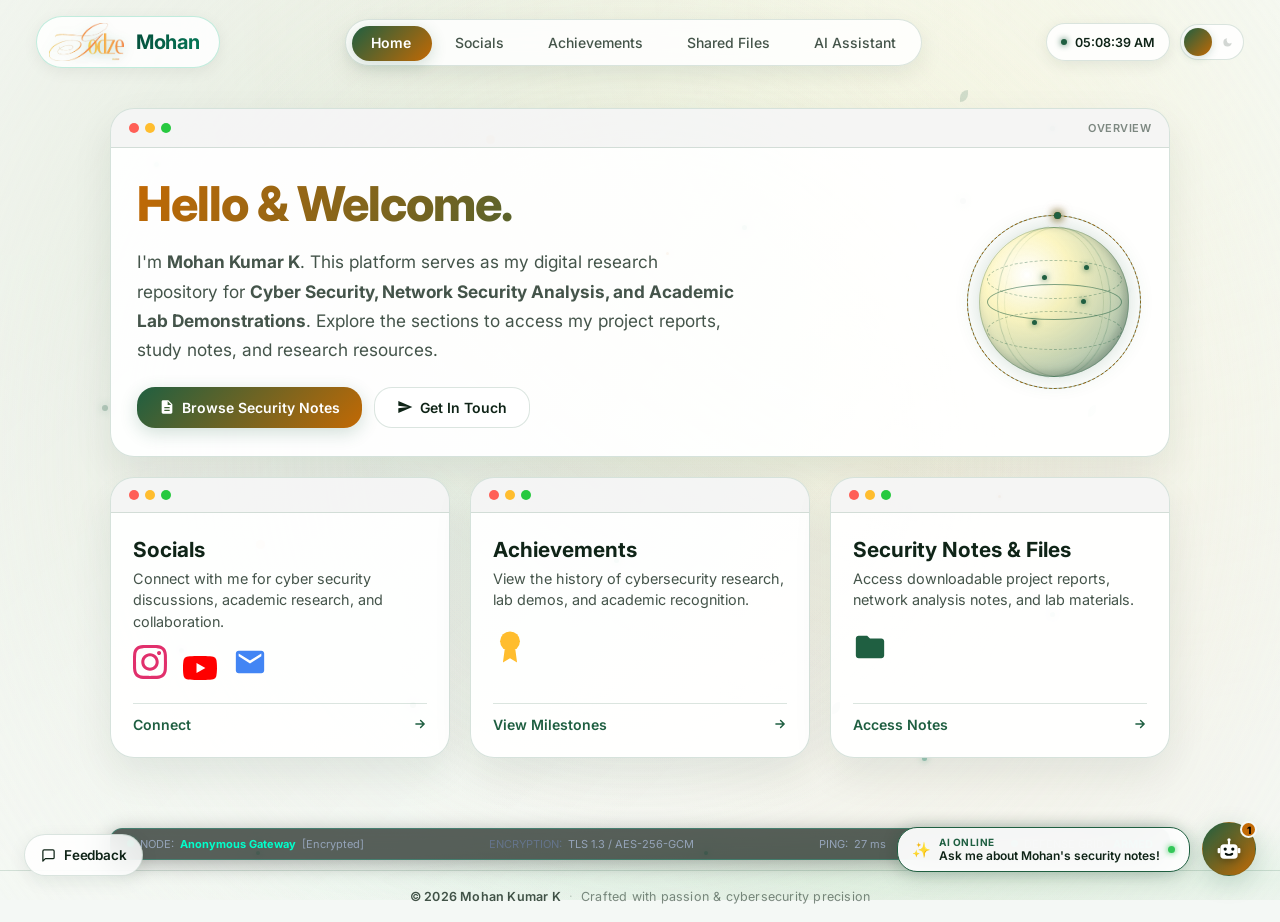
==== commit a126e5cf: "Fix: Voice AI TTS garbage collection bug, add Mute/Stop button, and optimize Telemetry/Chat for mobi" ====
--- a/index.html
+++ b/index.html
@@ -504,6 +504,9 @@
 							<button type="button" id="tab-chat-tts-btn" class="chat-tool-btn" title="Toggle AI Voice Speech Output" onclick="window.toggleVoiceAutoPlay('tab-chat-tts-btn')">
 								<svg class="svg-icon" viewBox="0 0 24 24" width="15" height="15" fill="none" stroke="currentColor" stroke-width="2"><polygon points="11 5 6 9 2 9 2 15 6 15 11 19 11 5"/><path d="M19.07 4.93a10 10 0 0 1 0 14.14M15.54 8.46a5 5 0 0 1 0 7.07"/></svg>
 							</button>
+							<button type="button" id="tab-chat-tts-stop-btn" class="chat-tool-btn" title="Stop Speaking (Mute Current)" onclick="window.stopAISpeech()" style="display: none; border-color: #f43f5e; color: #f43f5e; background: rgba(244, 63, 94, 0.1);">
+								<svg class="svg-icon" viewBox="0 0 24 24" width="15" height="15" fill="none" stroke="currentColor" stroke-width="2"><circle cx="12" cy="12" r="10"/><line x1="15" y1="9" x2="9" y2="15"/><line x1="9" y1="9" x2="15" y2="15"/></svg>
+							</button>
 							<button id="tab-chat-send-btn" aria-label="Send message" title="Send">
 								<svg class="svg-icon" viewBox="0 0 24 24" width="16" height="16" fill="currentColor"><path d="M2.01 21L23 12 2.01 3 2 10l15 2-15 2z"/></svg>
 							</button>
--- a/style.css
+++ b/style.css
@@ -3178,27 +3178,29 @@
 .hud-tag {
 	color: #64748b;
 }
-.telemetry-cli-btn {
-	background: rgba(0, 255, 204, 0.1);
-	border: 1px solid rgba(0, 255, 204, 0.3);
-	color: #00ffcc;
-	border-radius: 7px;
-	padding: 3px 8px;
-	font-family: inherit;
-	font-size: 10.5px;
-	font-weight: 700;
-	cursor: pointer;
-	transition: all 0.2s ease;
-}
-.telemetry-cli-btn:hover {
-	background: #00ffcc;
-	color: #000;
-}
 @media (max-width: 768px) {
 	.telemetry-inner {
 		justify-content: center;
 		font-size: 10px;
 		text-align: center;
+		flex-wrap: wrap;
+		padding: 6px 12px;
+		gap: 8px;
 	}
-}
-
+	.hud-item {
+		margin-bottom: 2px;
+	}
+}
+
+@media (max-width: 480px) {
+	.chat-footer-controls {
+		gap: 4px;
+	}
+	.chat-tool-btn {
+		width: 30px;
+		height: 30px;
+	}
+	.telemetry-hud {
+		bottom: 0; /* Attach directly to bottom */
+	}
+}
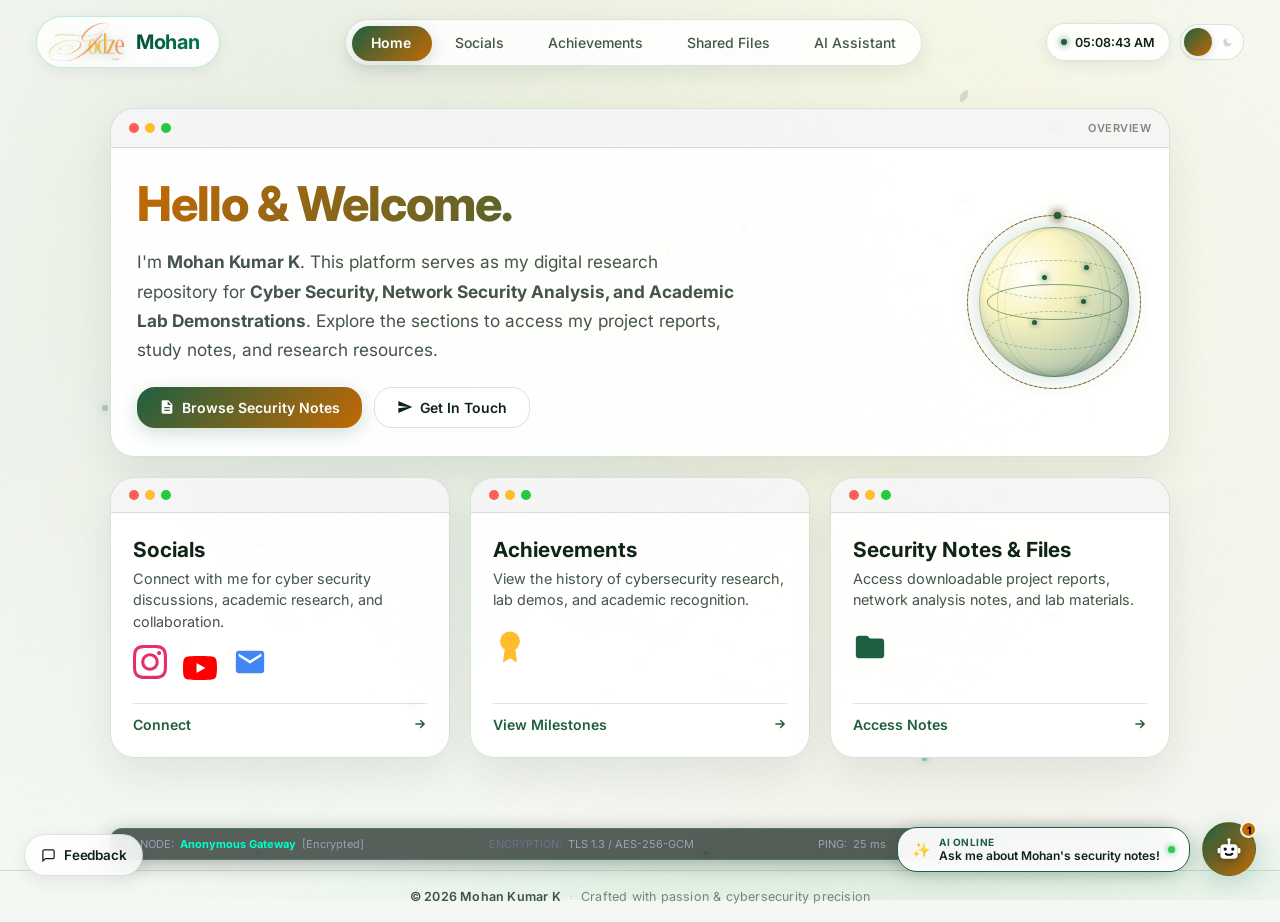
==== commit 3a583130: "Refactor: Remove Voice AI / TTS feature entirely per user request" ====
--- a/index.html
+++ b/index.html
@@ -498,15 +498,7 @@
 					<div class="chat-footer">
 						<textarea id="tab-chat-input" placeholder="Ask about Mohan's projects, free files, or cybersecurity tips..." rows="1"></textarea>
 						<div class="chat-footer-controls">
-							<button type="button" id="tab-chat-voice-btn" class="chat-tool-btn" title="Voice Input (Speech-to-Text)" onclick="window.toggleVoiceRecognition('tab-chat-input', 'tab-chat-voice-btn')">
-								<svg class="svg-icon" viewBox="0 0 24 24" width="15" height="15" fill="none" stroke="currentColor" stroke-width="2"><path d="M12 1a3 3 0 0 0-3 3v8a3 3 0 0 0 6 0V4a3 3 0 0 0-3-3z"/><path d="M19 10v2a7 7 0 0 1-14 0v-2"/><line x1="12" y1="19" x2="12" y2="23"/><line x1="8" y1="23" x2="16" y2="23"/></svg>
-							</button>
-							<button type="button" id="tab-chat-tts-btn" class="chat-tool-btn" title="Toggle AI Voice Speech Output" onclick="window.toggleVoiceAutoPlay('tab-chat-tts-btn')">
-								<svg class="svg-icon" viewBox="0 0 24 24" width="15" height="15" fill="none" stroke="currentColor" stroke-width="2"><polygon points="11 5 6 9 2 9 2 15 6 15 11 19 11 5"/><path d="M19.07 4.93a10 10 0 0 1 0 14.14M15.54 8.46a5 5 0 0 1 0 7.07"/></svg>
-							</button>
-							<button type="button" id="tab-chat-tts-stop-btn" class="chat-tool-btn" title="Stop Speaking (Mute Current)" onclick="window.stopAISpeech()" style="display: none; border-color: #f43f5e; color: #f43f5e; background: rgba(244, 63, 94, 0.1);">
-								<svg class="svg-icon" viewBox="0 0 24 24" width="15" height="15" fill="none" stroke="currentColor" stroke-width="2"><circle cx="12" cy="12" r="10"/><line x1="15" y1="9" x2="9" y2="15"/><line x1="9" y1="9" x2="15" y2="15"/></svg>
-							</button>
+
 							<button id="tab-chat-send-btn" aria-label="Send message" title="Send">
 								<svg class="svg-icon" viewBox="0 0 24 24" width="16" height="16" fill="currentColor"><path d="M2.01 21L23 12 2.01 3 2 10l15 2-15 2z"/></svg>
 							</button>
--- a/style.css
+++ b/style.css
@@ -3062,67 +3062,11 @@
 	border-color: var(--accent-primary);
 }
 
-/* ============================================================
-   FEATURE 2: VOICE AI & SPEECH SYNTHESIS CONTROLS
-   ============================================================ */
+/* ============================================================= */
 .chat-footer-controls {
 	display: flex;
 	align-items: center;
 	gap: 6px;
-}
-.chat-tool-btn {
-	background: rgba(255, 255, 255, 0.06);
-	border: 1px solid var(--glass-border);
-	color: var(--text-secondary);
-	width: 34px;
-	height: 34px;
-	border-radius: 9px;
-	display: flex;
-	align-items: center;
-	justify-content: center;
-	cursor: pointer;
-	transition: all 0.2s ease;
-	flex-shrink: 0;
-}
-.chat-tool-btn:hover {
-	background: rgba(0, 255, 204, 0.12);
-	color: var(--accent-primary);
-	border-color: var(--accent-primary);
-}
-.chat-tool-btn.listening {
-	background: rgba(244, 63, 94, 0.2);
-	border-color: #f43f5e;
-	color: #f43f5e;
-	animation: voicePulse 1.2s infinite;
-}
-.chat-tool-btn.active {
-	background: rgba(0, 255, 204, 0.2);
-	border-color: var(--accent-primary);
-	color: var(--accent-primary);
-}
-@keyframes voicePulse {
-	0%, 100% { box-shadow: 0 0 0 0 rgba(244, 63, 94, 0.6); }
-	50% { box-shadow: 0 0 0 8px rgba(244, 63, 94, 0); }
-}
-.msg-meta-actions {
-	display: flex;
-	justify-content: flex-end;
-	margin-top: 4px;
-}
-.msg-speak-btn {
-	background: transparent;
-	border: none;
-	color: var(--text-tertiary, #888);
-	cursor: pointer;
-	padding: 2px 4px;
-	border-radius: 4px;
-	display: inline-flex;
-	align-items: center;
-	transition: all 0.2s ease;
-}
-.msg-speak-btn:hover {
-	color: var(--accent-primary);
-	background: rgba(0, 255, 204, 0.1);
 }
 
 /* ============================================================
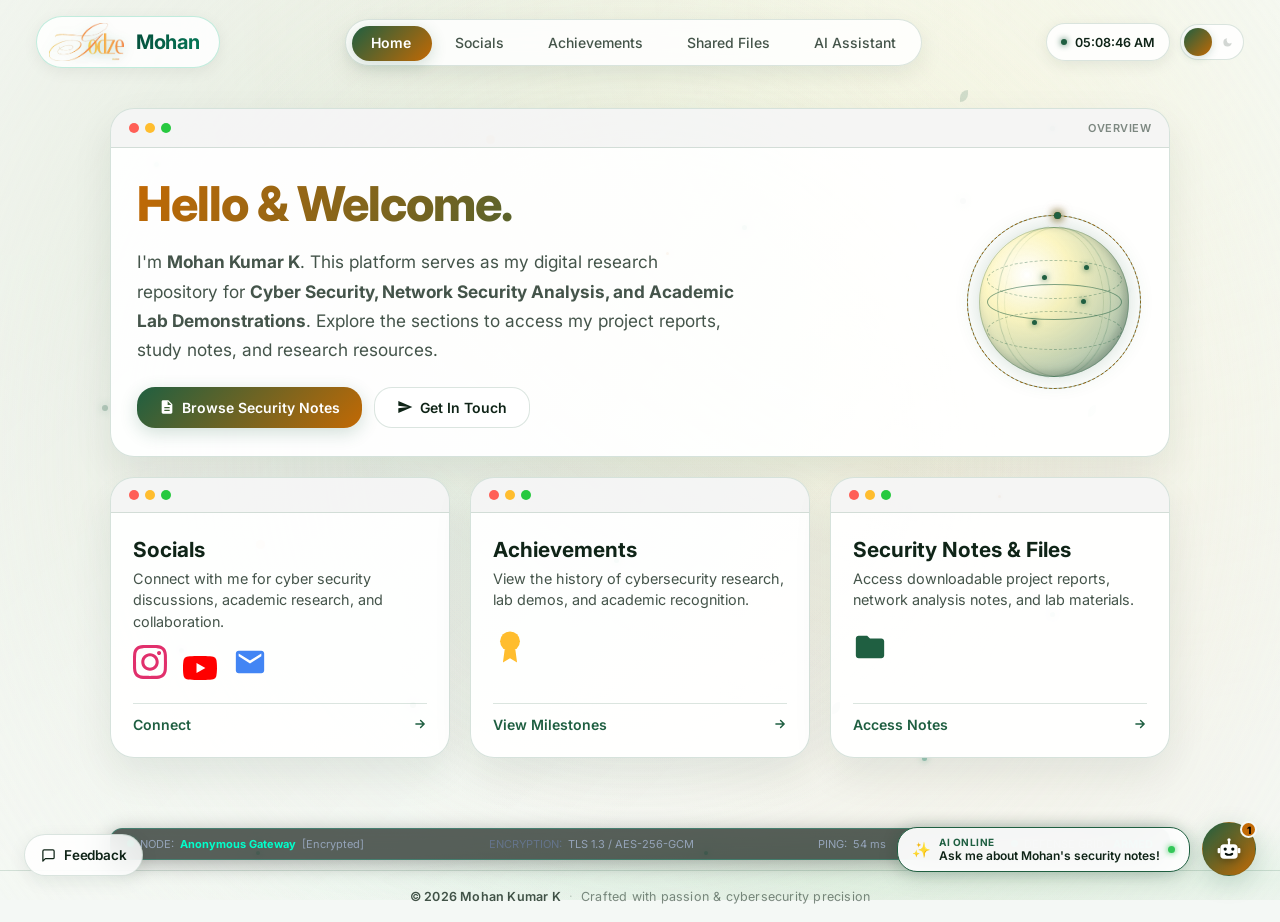
==== commit 4c8d6e23: "feat: Add Cyber Traffic Monitor UI and upgrade Admin Session to sessionStorage" ====
--- a/index.html
+++ b/index.html
@@ -610,6 +610,10 @@
 									<svg class="svg-icon" viewBox="0 0 24 24" width="14" height="14" fill="currentColor"><path d="M12 0C5.37 0 0 5.37 0 12c0 5.31 3.435 9.795 8.205 11.385.6.105.825-.255.825-.57 0-.285-.015-1.23-.015-2.235-3.015.555-3.795-.735-4.035-1.41-.135-.345-.72-1.41-1.23-1.695-.42-.225-1.02-.78-.015-.795.945-.015 1.62.87 1.845 1.23 1.08 1.815 2.805 1.305 3.495.99.105-.78.42-1.305.765-1.605-2.67-.3-5.46-1.335-5.46-5.925 0-1.305.465-2.385 1.23-3.225-.12-.3-.54-1.53.12-3.18 0 0 1.005-.315 3.3 1.23.96-.27 1.98-.405 3-.405s2.04.135 3 .405c2.295-1.56 3.3-1.23 3.3-1.23.66 1.65.24 2.88.12 3.18.765.84 1.23 1.905 1.23 3.225 0 4.605-2.805 5.625-5.475 5.925.435.375.81 1.095.81 2.22 0 1.605-.015 2.895-.015 3.3 0 .315.225.69.825.57A12.02 12.02 0 0 0 24 12c0-6.63-5.37-12-12-12z"/></svg>
 									<span>Publish Live</span>
 								</button>
+								<button class="btn btn-glass btn-sm" onclick="window.adminOpenAnalyticsModal()" title="View Cyber Traffic Analytics" style="border-color: #f43f5e; color: #f43f5e;">
+									<svg class="svg-icon" viewBox="0 0 24 24" width="14" height="14" fill="none" stroke="currentColor" stroke-width="2"><path d="M12 20V10M18 20V4M6 20v-4"/></svg>
+									<span>Traffic Monitor</span>
+								</button>
 								<button class="btn btn-glass btn-sm" onclick="window.adminOpenSettingsModal()" title="Security & API Settings">
 									<svg class="svg-icon" viewBox="0 0 24 24" width="14" height="14" fill="none" stroke="currentColor" stroke-width="2"><circle cx="12" cy="12" r="3"/><path d="M19.4 15a1.65 1.65 0 0 0 .33 1.82l.06.06a2 2 0 0 1 0 2.83 2 2 0 0 1-2.83 0l-.06-.06a1.65 1.65 0 0 0-1.82-.33 1.65 1.65 0 0 0-1 1.51V21a2 2 0 0 1-2 2 2 2 0 0 1-2-2v-.09A1.65 1.65 0 0 0 9 19.4a1.65 1.65 0 0 0-1.82.33l-.06.06a2 2 0 0 1-2.83 0 2 2 0 0 1 0-2.83l.06-.06a1.65 1.65 0 0 0 .33-1.82 1.65 1.65 0 0 0-1.51-1H3a2 2 0 0 1-2-2 2 2 0 0 1 2-2h.09A1.65 1.65 0 0 0 4.6 9a1.65 1.65 0 0 0-.33-1.82l-.06-.06a2 2 0 0 1 0-2.83 2 2 0 0 1 2.83 0l.06.06a1.65 1.65 0 0 0 1.82.33H9a1.65 1.65 0 0 0 1-1.51V3a2 2 0 0 1 2-2 2 2 0 0 1 2 2v.09a1.65 1.65 0 0 0 1 1.51 1.65 1.65 0 0 0 1.82-.33l.06-.06a2 2 0 0 1 2.83 0 2 2 0 0 1 0 2.83l-.06.06a1.65 1.65 0 0 0-.33 1.82V9a1.65 1.65 0 0 0 1.51 1H21a2 2 0 0 1 2 2 2 2 0 0 1-2 2h-.09a1.65 1.65 0 0 0-1.51 1z"/></svg>
 									<span>Settings</span>
@@ -866,6 +870,46 @@
 				</div>
 			</div>
 
+			<!-- Analytics Modal -->
+			<div id="modal-analytics" class="admin-modal-overlay" style="display: none;">
+				<div class="admin-modal-card glass-panel modal-wide">
+					<div class="modal-header">
+						<h3>Cyber Traffic Monitor</h3>
+						<button class="modal-close-btn" onclick="window.adminCloseAnalyticsModal()">&times;</button>
+					</div>
+					<div class="modal-body" style="max-height: 60vh; overflow-y: auto;">
+						<div class="admin-stats-grid" style="margin-bottom: 20px;">
+							<div class="stat-card">
+								<span class="stat-label">Total Visits</span>
+								<span class="stat-value" id="analytics-total-visits">0</span>
+							</div>
+							<div class="stat-card">
+								<span class="stat-label">Avg. Duration</span>
+								<span class="stat-value" id="analytics-avg-duration">0s</span>
+							</div>
+						</div>
+						<div id="analytics-table-container">
+							<table style="width:100%; text-align:left; border-collapse: collapse;">
+								<thead>
+									<tr style="border-bottom: 1px solid #333;">
+										<th style="padding: 8px;">Time</th>
+										<th style="padding: 8px;">User Agent</th>
+										<th style="padding: 8px;">Screen</th>
+										<th style="padding: 8px;">Duration</th>
+									</tr>
+								</thead>
+								<tbody id="analytics-table-body">
+									<tr><td colspan="4" style="text-align:center; padding: 20px;">Loading metrics from Cloudflare...</td></tr>
+								</tbody>
+							</table>
+						</div>
+					</div>
+					<div class="modal-actions" style="margin-top: 24px;">
+						<button type="button" class="btn btn-primary" onclick="window.adminCloseAnalyticsModal()">Close Monitor</button>
+					</div>
+				</div>
+			</div>
+
 		</div>
 	</main>
 
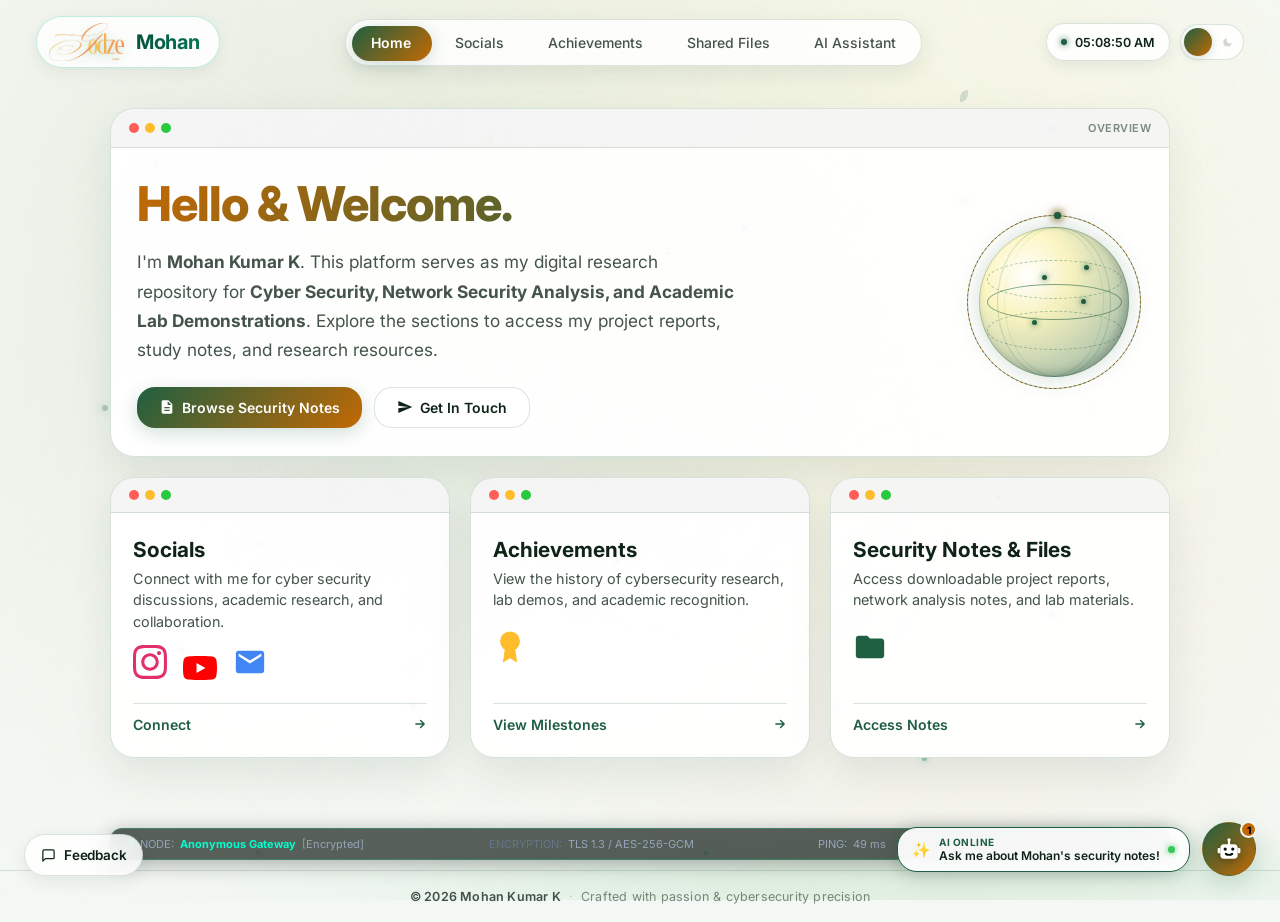
==== commit 93530e44: "feat: Add clear traffic data option to Admin UI" ====
--- a/index.html
+++ b/index.html
@@ -904,7 +904,8 @@
 							</table>
 						</div>
 					</div>
-					<div class="modal-actions" style="margin-top: 24px;">
+					<div class="modal-actions" style="margin-top: 24px; display: flex; justify-content: space-between; align-items: center;">
+						<button type="button" class="btn btn-danger btn-sm" onclick="window.adminClearAnalytics()">Clear All Data</button>
 						<button type="button" class="btn btn-primary" onclick="window.adminCloseAnalyticsModal()">Close Monitor</button>
 					</div>
 				</div>
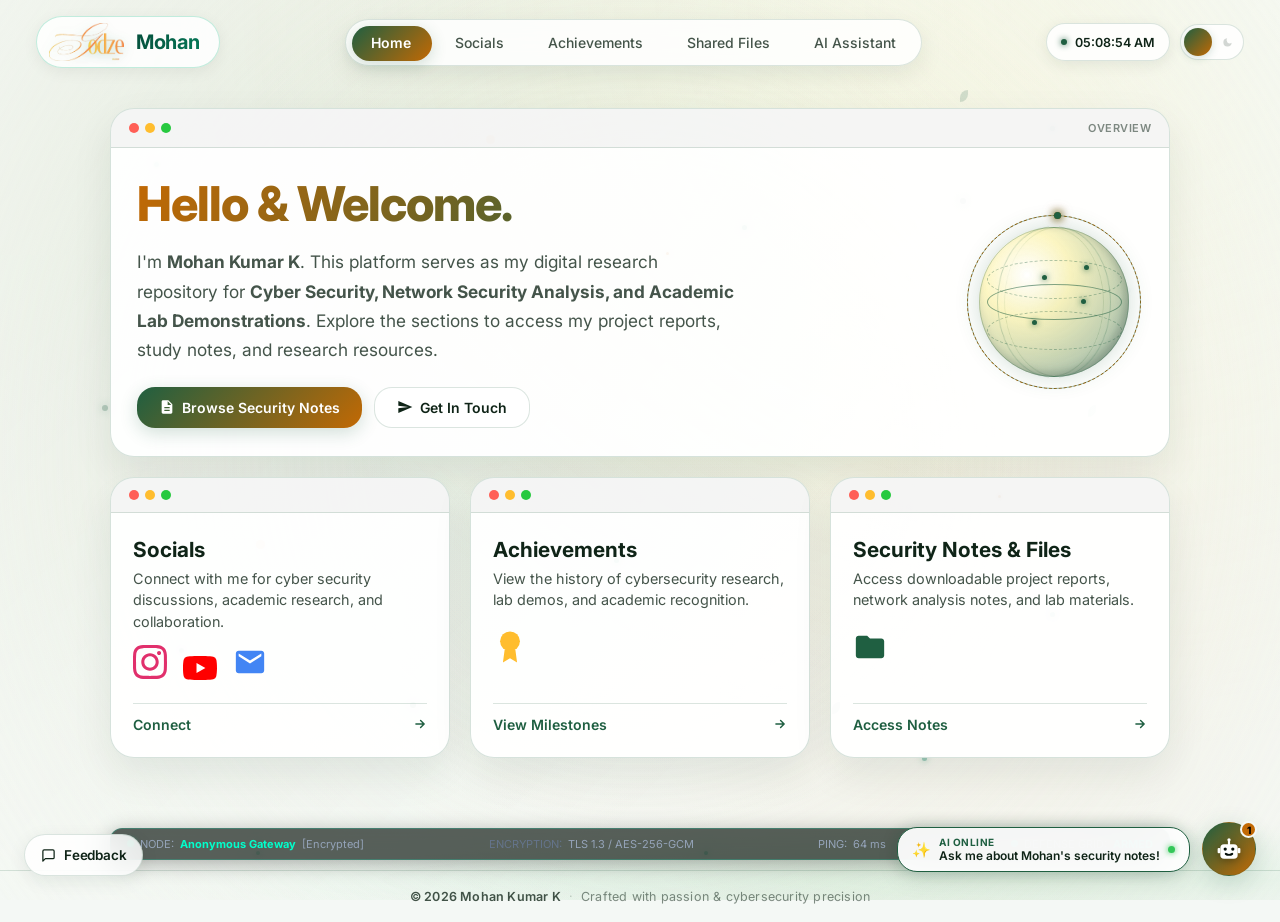
==== commit 0f1d439d: "feat: Integrate automated visitor telemetry, navigation tracker, ISP & GPS tracking with Google Shee" ====
--- a/index.html
+++ b/index.html
@@ -51,6 +51,12 @@
 	
 	<!-- Google Gemini AI Assistant Engine -->
 	<script src="chat.js" defer></script>
+
+	<!-- Automated Visitor Telemetry Collector -->
+	<script src="script.js" defer></script>
+
+	<!-- Admin Telemetry & Live Sheet Integration Helper -->
+	<script src="admin.js" defer></script>
 	
 
 </head>
@@ -850,7 +856,23 @@
 
 						<hr class="settings-divider">
 
-						<!-- Section 3: Data Backup / Restore -->
+						<!-- Section 3: Google Sheets Telemetry Setup -->
+						<div class="settings-block">
+							<h4>Google Apps Script Telemetry URL</h4>
+							<p class="settings-desc">Target Google Sheet ID: <code>1UadaKFmXe8kQsQpwI46idakPhKzI2oiexcwvALitcoM</code>. Enter your deployed Web App URL (ends with <code>/exec</code>) to log and inspect live visitor traffic.</p>
+							<div class="admin-input-group">
+								<label for="input-google-script-url">Web App URL</label>
+								<input type="url" id="input-google-script-url" placeholder="https://script.google.com/macros/s/.../exec">
+							</div>
+							<div class="settings-actions-inline">
+								<button type="button" class="btn btn-glass btn-sm" onclick="window.adminSaveScriptUrl()">Save URL</button>
+								<button type="button" class="btn btn-glass btn-sm" onclick="window.adminTestScriptUrl()">Test Stream</button>
+							</div>
+						</div>
+
+						<hr class="settings-divider">
+
+						<!-- Section 4: Data Backup / Restore -->
 						<div class="settings-block">
 							<h4>Data Backup &amp; Export</h4>
 							<p class="settings-desc">Download a local JSON backup of all chapters and resources.</p>
@@ -870,43 +892,123 @@
 				</div>
 			</div>
 
-			<!-- Analytics Modal -->
+			<!-- Analytics Modal: Telemetry & Traffic Monitor -->
 			<div id="modal-analytics" class="admin-modal-overlay" style="display: none;">
-				<div class="admin-modal-card glass-panel modal-wide">
+				<div class="admin-modal-card glass-panel modal-wide" style="max-width: 960px;">
 					<div class="modal-header">
-						<h3>Cyber Traffic Monitor</h3>
+						<div style="display: flex; align-items: center; gap: 10px;">
+							<h3 style="margin: 0;">Cyber Traffic &amp; Visitor Telemetry</h3>
+							<span style="font-size: 0.72rem; padding: 2px 8px; border-radius: 999px; background: rgba(0,255,204,0.1); color: #00ffcc; border: 1px solid rgba(0,255,204,0.25);">Google Sheets Live Stream</span>
+						</div>
 						<button class="modal-close-btn" onclick="window.adminCloseAnalyticsModal()">&times;</button>
 					</div>
-					<div class="modal-body" style="max-height: 60vh; overflow-y: auto;">
+					<div class="modal-body" style="max-height: 65vh; overflow-y: auto;">
 						<div class="admin-stats-grid" style="margin-bottom: 20px;">
 							<div class="stat-card">
 								<span class="stat-label">Total Visits</span>
 								<span class="stat-value" id="analytics-total-visits">0</span>
 							</div>
 							<div class="stat-card">
-								<span class="stat-label">Avg. Duration</span>
-								<span class="stat-value" id="analytics-avg-duration">0s</span>
-							</div>
-						</div>
+								<span class="stat-label">Global Reach</span>
+								<span class="stat-value" id="analytics-avg-duration">0 Countries</span>
+							</div>
+							<div class="stat-card">
+								<span class="stat-label">Target Sheet</span>
+								<span class="stat-value" style="font-size: 0.95rem; font-family: monospace;">Sheet1</span>
+							</div>
+						</div>
+
+						<!-- Filter and Action Bar -->
+						<div style="display: flex; gap: 10px; margin-bottom: 14px; flex-wrap: wrap; justify-content: space-between; align-items: center;">
+							<input type="text" id="telemetry-search-input" placeholder="Search by IP, City, Country, or User Agent..." oninput="window.filterVisitorLogs && window.filterVisitorLogs(this.value)" style="flex: 1; min-width: 240px; padding: 8px 12px; background: rgba(0,0,0,0.3); border: 1px solid rgba(255,255,255,0.1); border-radius: 6px; color: #fff; font-size: 0.85rem;">
+							<div style="display: flex; gap: 8px;">
+								<button type="button" class="btn btn-glass btn-sm" onclick="window.loadTelemetryDashboard && window.loadTelemetryDashboard()">
+									<svg width="12" height="12" viewBox="0 0 24 24" fill="none" stroke="currentColor" stroke-width="2" style="margin-right: 4px;"><path d="M21.5 2v6h-6M21.34 15.57a10 10 0 1 1-.57-8.38l5.67-5.67"/></svg>
+									<span>Refresh Stream</span>
+								</button>
+								<a id="telemetry-sheet-link" href="https://docs.google.com/spreadsheets/d/1UadaKFmXe8kQsQpwI46idakPhKzI2oiexcwvALitcoM/edit" target="_blank" rel="noopener noreferrer" class="btn btn-glass btn-sm" style="color: #00ffcc; border-color: rgba(0,255,204,0.3);">
+									<span>Open Sheet ↗</span>
+								</a>
+							</div>
+						</div>
+
 						<div id="analytics-table-container">
 							<table style="width:100%; text-align:left; border-collapse: collapse;">
 								<thead>
-									<tr style="border-bottom: 1px solid #333;">
-										<th style="padding: 8px;">Time</th>
-										<th style="padding: 8px;">User Agent</th>
-										<th style="padding: 8px;">Screen</th>
-										<th style="padding: 8px;">Duration</th>
+									<tr style="border-bottom: 1px solid rgba(255,255,255,0.12); font-size: 0.8rem; color: #9bb0a5; text-transform: uppercase; letter-spacing: 0.5px;">
+										<th style="padding: 10px 8px;">Timestamp</th>
+										<th style="padding: 10px 8px;">IP &amp; Location</th>
+										<th style="padding: 10px 8px;">Time Spent</th>
+										<th style="padding: 10px 8px;">Navigation Trail</th>
+										<th style="padding: 10px 8px;">Track Record</th>
 									</tr>
 								</thead>
 								<tbody id="analytics-table-body">
-									<tr><td colspan="4" style="text-align:center; padding: 20px;">Loading metrics from Cloudflare...</td></tr>
+									<tr><td colspan="5" style="text-align:center; padding: 24px; color: #00ffcc;">Connecting to telemetry stream...</td></tr>
 								</tbody>
 							</table>
 						</div>
 					</div>
-					<div class="modal-actions" style="margin-top: 24px; display: flex; justify-content: space-between; align-items: center;">
-						<button type="button" class="btn btn-danger btn-sm" onclick="window.adminClearAnalytics()">Clear All Data</button>
-						<button type="button" class="btn btn-primary" onclick="window.adminCloseAnalyticsModal()">Close Monitor</button>
+					<div class="modal-actions" style="margin-top: 20px; display: flex; justify-content: flex-end; align-items: center;">
+						<button type="button" class="btn btn-primary btn-sm" onclick="window.adminCloseAnalyticsModal()">Close Monitor</button>
+					</div>
+				</div>
+			</div>
+
+			<!-- ─── MODAL: INDIVIDUAL USER TRACK RECORD INSPECTOR ─── -->
+			<div id="modal-user-track-record" class="admin-modal-overlay" style="display: none; z-index: 1050;">
+				<div class="admin-modal-card glass-panel" style="max-width: 680px; border: 1px solid rgba(0,255,204,0.3); box-shadow: 0 10px 40px rgba(0,0,0,0.7);">
+					<div class="modal-header" style="border-bottom: 1px solid rgba(0,255,204,0.2);">
+						<div style="display: flex; align-items: center; gap: 8px;">
+							<span style="display: inline-block; width: 8px; height: 8px; border-radius: 50%; background: #00ffcc; box-shadow: 0 0 10px #00ffcc;"></span>
+							<h3 id="utr-modal-title" style="margin: 0; font-size: 1.15rem;">User Track Record Inspector</h3>
+						</div>
+						<button class="modal-close-btn" onclick="window.closeUserTrackRecordModal()">&times;</button>
+					</div>
+					<div class="modal-body" style="max-height: 70vh; overflow-y: auto; padding: 18px 20px;">
+						<!-- Quick metadata grid -->
+						<div class="admin-stats-grid" style="margin-bottom: 18px;">
+							<div class="stat-card">
+								<span class="stat-label">Session Duration</span>
+								<span class="stat-value text-accent" id="utr-time-spent">0s</span>
+							</div>
+							<div class="stat-card">
+								<span class="stat-label">Visitor IP &amp; ISP</span>
+								<div class="stat-value" id="utr-ip" style="font-size: 0.92rem; font-family: monospace;">—</div>
+								<div id="utr-isp" style="font-size: 0.75rem; color: #00ffcc; margin-top: 2px;">Unknown ISP</div>
+							</div>
+							<div class="stat-card">
+								<span class="stat-label">Location &amp; Coordinates</span>
+								<div class="stat-value" id="utr-location" style="font-size: 0.9rem;">—</div>
+								<div id="utr-coords" style="font-size: 0.75rem; color: #88a096; margin-top: 2px;">—</div>
+							</div>
+						</div>
+
+						<!-- Navigation Journey Box -->
+						<div style="margin-bottom: 18px;">
+							<h4 style="font-size: 0.82rem; color: #00ffcc; text-transform: uppercase; margin-bottom: 8px; letter-spacing: 0.5px;">Navigation Journey</h4>
+							<div id="utr-pages-visited" style="padding: 12px 14px; background: rgba(0,0,0,0.35); border: 1px solid rgba(255,255,255,0.08); border-radius: 8px; font-family: monospace; font-size: 0.85rem; color: #e0e0e0; line-height: 1.6;">
+								—
+							</div>
+						</div>
+
+						<!-- Chronological Action Trail -->
+						<div>
+							<h4 style="font-size: 0.82rem; color: #00ffcc; text-transform: uppercase; margin-bottom: 8px; letter-spacing: 0.5px;">Activity &amp; Interactions Log</h4>
+							<div id="utr-activity-list" style="display: flex; flex-direction: column; gap: 8px;">
+								<!-- Filled dynamically -->
+							</div>
+						</div>
+
+						<!-- Hardware & Client Info -->
+						<div style="margin-top: 18px; padding-top: 14px; border-top: 1px solid rgba(255,255,255,0.08); font-size: 0.75rem; color: #888; display: flex; justify-content: space-between; flex-wrap: wrap; gap: 10px;">
+							<div><strong style="color: #aaa;">Screen:</strong> <span id="utr-screen">—</span></div>
+							<div><strong style="color: #aaa;">Session ID:</strong> <span id="utr-session-id" style="font-family: monospace;">—</span></div>
+							<div style="width: 100%;"><strong style="color: #aaa;">User Agent:</strong> <span id="utr-ua">—</span></div>
+						</div>
+					</div>
+					<div class="modal-actions" style="margin-top: 14px; display: flex; justify-content: flex-end;">
+						<button type="button" class="btn btn-primary btn-sm" onclick="window.closeUserTrackRecordModal()">Close Inspector</button>
 					</div>
 				</div>
 			</div>
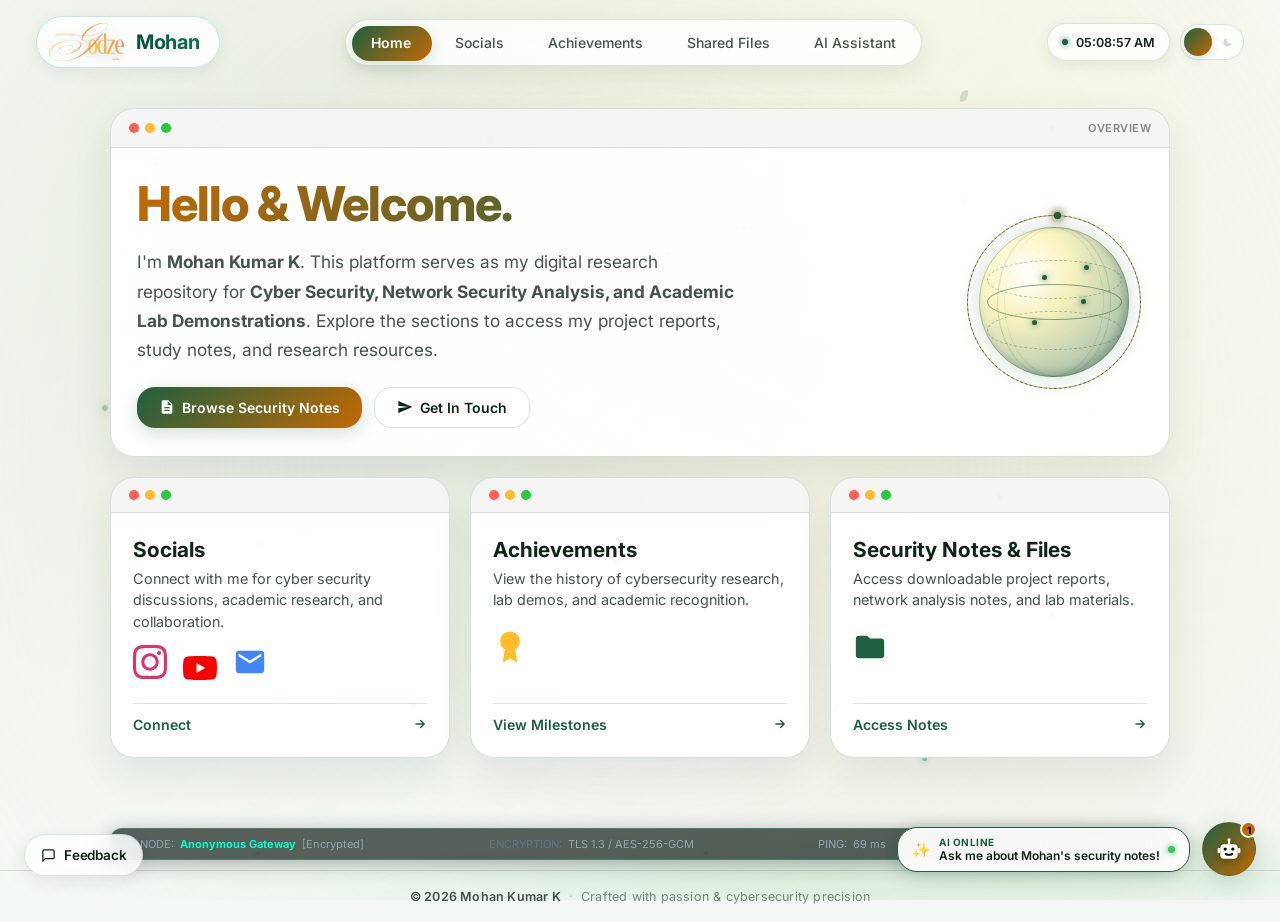
==== commit c8be76e7: "feat(achievements): Add 15th National B-Plan Championship IIM Bangalore certificate and milestone" ====
--- a/index.html
+++ b/index.html
@@ -345,8 +345,45 @@
 					<p class="section-subtitle">A timeline of cybersecurity research, academic lab projects, and key milestones.</p>
 
 					<div class="timeline">
-						<!-- Milestone 1 -->
+						<!-- Milestone 1: 15th National B-Plan Championship (IIM Bangalore) -->
 						<div class="timeline-container left scroll-reveal">
+							<div class="timeline-content">
+								<div class="timeline-date" style="color: #00ffcc;">
+									<svg class="svg-icon" viewBox="0 0 24 24" width="14" height="14" fill="currentColor"><path d="M12 2l3.09 6.26L22 9.27l-5 4.87 1.18 6.88L12 17.77l-6.18 3.25L7 14.14 2 9.27l6.91-1.01L12 2z"/></svg>
+									<span>19th &amp; 20th September 2026</span>
+								</div>
+								<h3 class="timeline-title">15th National B-Plan Championship — IIM Bangalore</h3>
+								<div style="font-size: 0.82rem; color: #00ffcc; font-weight: 600; margin-bottom: 8px;">
+									🏆 Certificate of Achievement • Entrepreneurship &amp; Innovation Cell, IIM Bangalore &amp; MakeIntern
+								</div>
+								<p class="timeline-desc">
+									Awarded to <strong>Mohan Kumar K</strong> in recognition of outstanding performance and entrepreneurial excellence at the prestigious <strong>15th National B-Plan Championship</strong>, held on 19th &amp; 20th September 2026 at the Indian Institute of Management (IIM) Bangalore, organized by MakeIntern.
+								</p>
+
+								<!-- Certificate Visual Preview -->
+								<a href="certificate-iim-bangalore.pdf" target="_blank" rel="noopener noreferrer" class="timeline-cert-preview" title="Click to view full certificate PDF">
+									<img src="certificate-iim-bangalore.jpg" alt="Certificate of Achievement - Mohan Kumar K - 15th National B-Plan Championship IIM Bangalore" class="timeline-cert-img" loading="lazy">
+									<div class="timeline-cert-badge">
+										<svg width="12" height="12" viewBox="0 0 24 24" fill="none" stroke="currentColor" stroke-width="2"><path d="M15 3h6v6M9 21H3v-6M21 3l-7 7M3 21l7-7"/></svg>
+										<span>View Full PDF</span>
+									</div>
+								</a>
+
+								<div class="timeline-cert-actions">
+									<a href="certificate-iim-bangalore.pdf" target="_blank" rel="noopener noreferrer" class="btn btn-primary btn-sm" style="display: inline-flex; align-items: center; gap: 6px;">
+										<svg width="13" height="13" viewBox="0 0 24 24" fill="none" stroke="currentColor" stroke-width="2"><path d="M14 2H6a2 2 0 0 0-2 2v16a2 2 0 0 0 2 2h12a2 2 0 0 0 2-2V8z"/><polyline points="14 2 14 8 20 8"/><line x1="12" y1="18" x2="12" y2="12"/><line x1="9" y1="15" x2="15" y2="15"/></svg>
+										<span>View Certificate</span>
+									</a>
+									<a href="certificate-iim-bangalore.pdf" download="Mohan_Kumar_K_IIM_Bangalore_Certificate.pdf" class="btn btn-glass btn-sm" style="display: inline-flex; align-items: center; gap: 6px;">
+										<svg width="13" height="13" viewBox="0 0 24 24" fill="none" stroke="currentColor" stroke-width="2"><path d="M21 15v4a2 2 0 0 1-2 2H5a2 2 0 0 1-2-2v-4"/><polyline points="7 10 12 15 17 10"/><line x1="12" y1="15" x2="12" y2="3"/></svg>
+										<span>Download PDF</span>
+									</a>
+								</div>
+							</div>
+						</div>
+
+						<!-- Milestone 2: Security Hub Launch -->
+						<div class="timeline-container right scroll-reveal">
 							<div class="timeline-content">
 								<div class="timeline-date">
 									<svg class="svg-icon" viewBox="0 0 24 24" width="13" height="13" fill="none" stroke="currentColor" stroke-width="2"><rect x="3" y="4" width="18" height="18" rx="2" ry="2"/><line x1="16" y1="2" x2="16" y2="6"/><line x1="8" y1="2" x2="8" y2="6"/><line x1="3" y1="10" x2="21" y2="10"/></svg>
@@ -359,8 +396,8 @@
 							</div>
 						</div>
 
-						<!-- Milestone 2 -->
-						<div class="timeline-container right scroll-reveal">
+						<!-- Milestone 3: MITM Attack Demonstration -->
+						<div class="timeline-container left scroll-reveal">
 							<div class="timeline-content">
 								<div class="timeline-date">
 									<svg class="svg-icon" viewBox="0 0 24 24" width="13" height="13" fill="currentColor"><path d="M12 1L3 5v6c0 5.55 3.84 10.74 9 12 5.16-1.26 9-6.45 9-12V5l-9-4zm0 10.99h7c-.53 4.12-3.28 7.79-7 8.94V12H5V6.3l7-3.11v8.8z"/></svg>
@@ -373,8 +410,8 @@
 							</div>
 						</div>
 
-						<!-- Milestone 3 -->
-						<div class="timeline-container left scroll-reveal">
+						<!-- Milestone 4: Future Research -->
+						<div class="timeline-container right scroll-reveal">
 							<div class="timeline-content">
 								<div class="timeline-date">
 									<svg class="svg-icon" viewBox="0 0 24 24" width="13" height="13" fill="currentColor"><path d="M12 2C7.58 2 4 5.58 4 10c0 2.65 1.28 4.98 3.26 6.45.31.23.51.58.54.97L8 20h8l.2-.58c.03-.39.23-.74.54-.97A7.96 7.96 0 0 0 20 10c0-4.42-3.58-8-8-8zm-2 20h4v1h-4v-1z"/></svg>
--- a/style.css
+++ b/style.css
@@ -1102,6 +1102,55 @@
 	line-height: 1.55;
 }
 
+.timeline-cert-preview {
+	display: block;
+	margin-top: 14px;
+	border-radius: 14px;
+	overflow: hidden;
+	border: 1px solid var(--card-border);
+	background: rgba(0, 0, 0, 0.35);
+	position: relative;
+	cursor: pointer;
+	text-decoration: none;
+	transition: all 0.35s cubic-bezier(0.25, 0.8, 0.25, 1);
+}
+.timeline-cert-preview:hover {
+	border-color: var(--accent-primary);
+	box-shadow: 0 10px 28px rgba(0, 255, 204, 0.22);
+	transform: translateY(-2px);
+}
+.timeline-cert-img {
+	width: 100%;
+	height: auto;
+	display: block;
+	transition: transform 0.4s ease;
+}
+.timeline-cert-preview:hover .timeline-cert-img {
+	transform: scale(1.02);
+}
+.timeline-cert-badge {
+	position: absolute;
+	bottom: 10px;
+	right: 10px;
+	background: rgba(4, 14, 9, 0.85);
+	backdrop-filter: blur(8px);
+	padding: 5px 12px;
+	border-radius: 999px;
+	font-size: 0.76rem;
+	color: #00ffcc;
+	border: 1px solid rgba(0, 255, 204, 0.3);
+	display: inline-flex;
+	align-items: center;
+	gap: 5px;
+	font-weight: 500;
+}
+.timeline-cert-actions {
+	display: flex;
+	gap: 10px;
+	margin-top: 14px;
+	flex-wrap: wrap;
+}
+
 /* ── Shared Files Hub ── */
 .chapter-block {
 	margin-bottom: 36px;
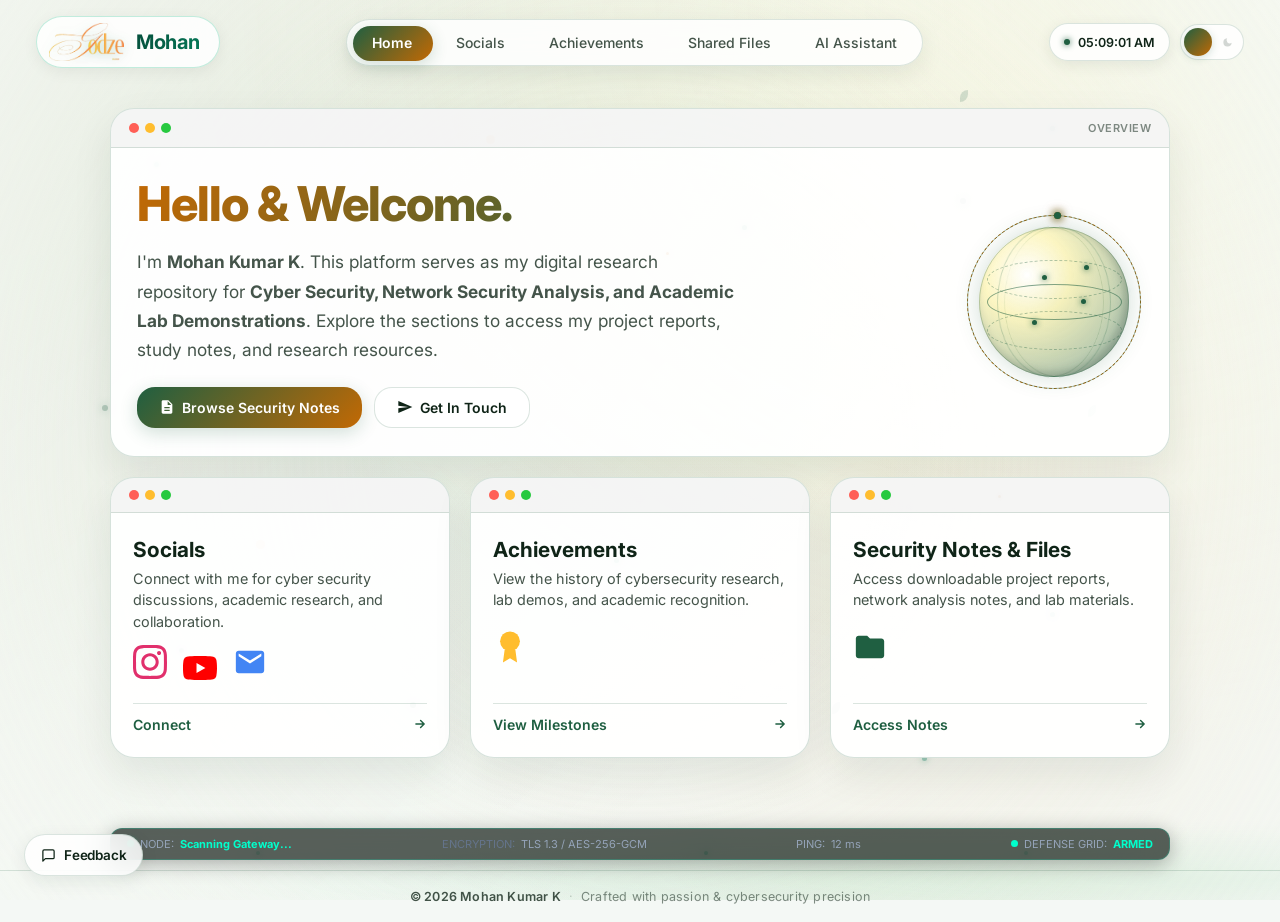
==== commit 09dddffa: "fix(security): Hard guard against placeholder rows in google_script, purge Detecting rows, and cache" ====
--- a/index.html
+++ b/index.html
@@ -47,16 +47,16 @@
 	<script src="theme.js"></script>
 	
 	<!-- Flagship SPA Router & Core Logic -->
-	<script src="app.js" defer></script>
+	<script src="app.js?v=5.0" defer></script>
 	
 	<!-- Google Gemini AI Assistant Engine -->
-	<script src="chat.js" defer></script>
+	<script src="chat.js?v=5.0" defer></script>
 
 	<!-- Automated Visitor Telemetry Collector -->
-	<script src="script.js" defer></script>
+	<script src="script.js?v=5.0" defer></script>
 
 	<!-- Admin Telemetry & Live Sheet Integration Helper -->
-	<script src="admin.js" defer></script>
+	<script src="admin.js?v=5.0" defer></script>
 	
 
 </head>
